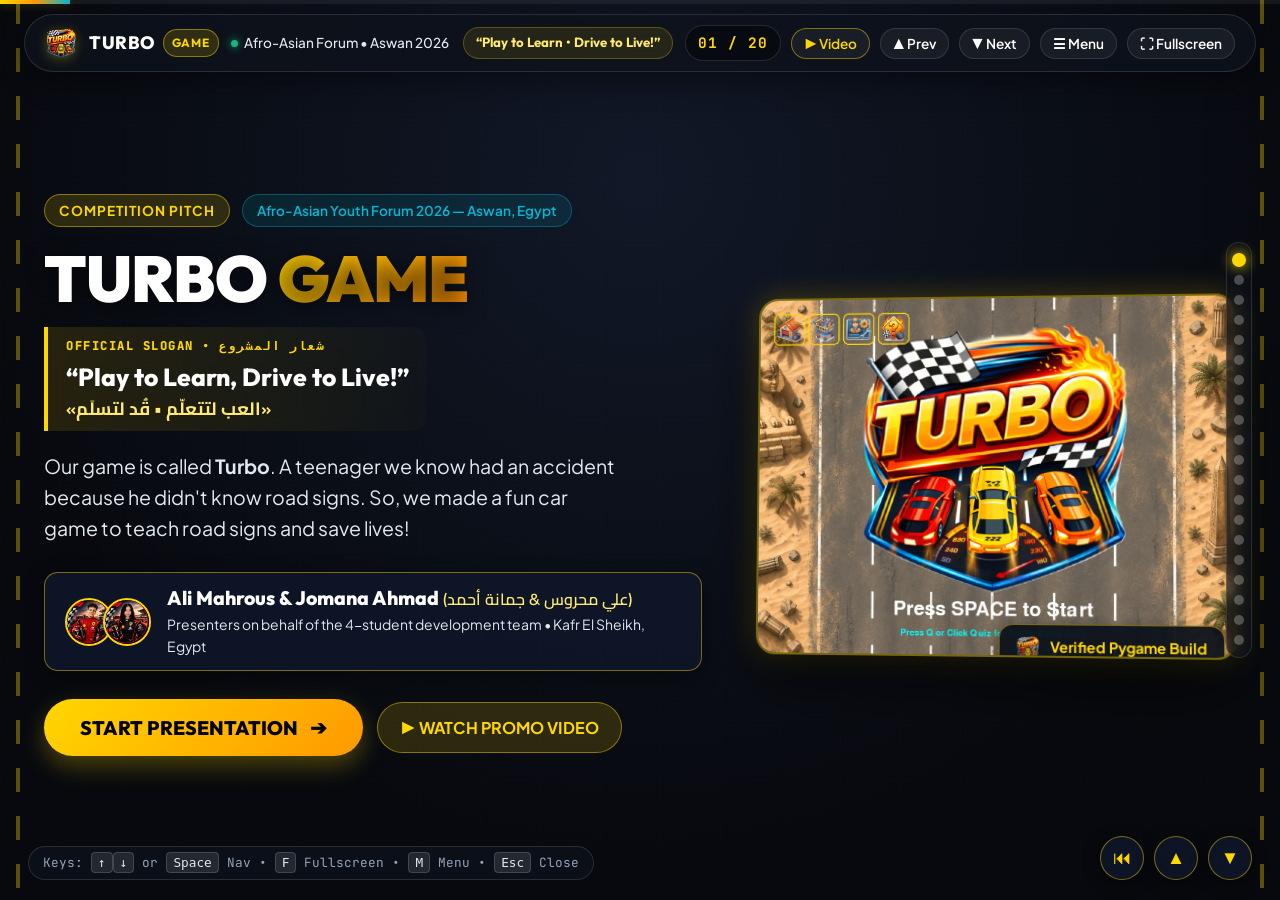
==== Presentation/index.html @ 4100ee64 "Update presentation content to simple English, add speaker guide and Q&A, and configure GitHub Pages" ====
<!DOCTYPE html>
<html lang="en">
<head>
  <meta charset="UTF-8">
  <meta name="viewport" content="width=device-width, initial-scale=1.0">
  <title>Turbo Game — Interactive Presentation | Afro-Asian Forum 2026</title>
  <meta name="description" content="Official interactive presentation for Turbo Game at Afro-Asian Forum, Aswan 2026. Presented by Ali Mahrous & Jomana Ahmad.">
  <link rel="stylesheet" href="styles.css">
  <link rel="icon" type="image/x-icon" href="assets/logos/game-icon.ico">
</head>
<body>

  <!-- Ambient Road Background Graphics -->
  <div class="bg-ambient-layer" aria-hidden="true"></div>
  <div class="bg-road-dashes-left" aria-hidden="true"></div>
  <div class="bg-road-dashes-right" aria-hidden="true"></div>

  <!-- Global Progress Bar at Top -->
  <div class="global-progress-track">
    <div class="global-progress-bar" id="globalProgressBar"></div>
  </div>

  <!-- Top Floating Header Bar -->
  <header class="pres-header">
    <div class="brand-section">
      <img src="assets/logos/logo-game.png" alt="Turbo Game Logo" class="header-logo-img">
      <span class="brand-text">TURBO <span class="brand-badge">GAME</span></span>
    </div>

    <div class="header-center-info">
      <div class="forum-tag">
        <span class="forum-tag-dot"></span>
        <span>Afro-Asian Forum • Aswan 2026</span>
      </div>
      <div class="header-slogan-pill">
        <span>“Play to Learn • Drive to Live!”</span>
      </div>
    </div>

    <div class="header-controls">
      <span class="slide-counter-badge" id="slideCounter">01 / 20</span>
      <button class="btn-ctrl" onclick="goToSlide(3)" style="color: var(--gold-primary); border-color: var(--border-gold);" title="Watch Promo Video">▶ Video</button>
      <button class="btn-ctrl" id="prevSlideBtn" title="Previous Slide (Up Arrow)">▲ Prev</button>
      <button class="btn-ctrl" id="nextSlideBtn" title="Next Slide (Down Arrow / Space)">▼ Next</button>
      <button class="btn-ctrl" id="jumpMenuBtn" title="Jump to Slide (M / J)">☰ Menu</button>
      <button class="btn-ctrl" id="fullscreenBtn" title="Toggle Fullscreen (F)">⛶ Fullscreen</button>
    </div>
  </header>

  <!-- Right Side Dot Navigation -->
  <nav class="slide-dot-nav" id="slideDotNav" aria-label="Slide quick navigation"></nav>

  <!-- Bottom Floating Navigation Arrows & Keyboard Hint -->
  <div class="pres-bottom-controls">
    <button class="nav-arrow-btn" id="bottomTopBtn" title="Return to Cover Slide">⏮</button>
    <button class="nav-arrow-btn" id="bottomPrevBtn" title="Previous Slide">▲</button>
    <button class="nav-arrow-btn" id="bottomNextBtn" title="Next Slide">▼</button>
  </div>

  <div class="keyboard-hint-pill">
    <span>Keys: <kbd>↑</kbd><kbd>↓</kbd> or <kbd>Space</kbd> Nav • <kbd>F</kbd> Fullscreen • <kbd>M</kbd> Menu • <kbd>Esc</kbd> Close</span>
  </div>

  <!-- ========================================================================
       MAIN PRESENTATION CONTAINER (18 VERTICAL FULL-SCREEN SLIDES)
       ======================================================================== -->
  <main class="presentation-container" id="presentationContainer">

    <!-- --------------------------------------------------------------------
         SLIDE 1: COVER
         -------------------------------------------------------------------- -->
    <section class="slide-section" id="slide-1" data-title="Cover">
      <div class="slide-inner">
        <div class="cover-layout">
          <div class="cover-text-column">
            <div class="cover-badge-row">
              <span class="cover-tag">Competition Pitch</span>
              <span class="cover-forum-tag">Afro-Asian Youth Forum 2026 — Aswan, Egypt</span>
            </div>

            <h1 class="cover-main-title">
              TURBO <span>GAME</span>
            </h1>

            <div class="cover-slogan-box">
              <span class="slogan-badge">OFFICIAL SLOGAN • شعار المشروع</span>
              <div class="slogan-quote">“Play to Learn, Drive to Live!”</div>
              <div class="slogan-arabic">«العب لتتعلّم • قُد لتسلَم»</div>
            </div>

            <p class="cover-desc">
              Our game is called <strong>Turbo</strong>. A teenager we know had an accident because he didn't know road signs. So, we made a fun car game to teach road signs and save lives!
            </p>

            <div class="cover-presenters-card">
              <div class="cover-avatar-group">
                <img src="assets/team/ali-mahrous.jpeg" alt="Ali Mahrous" class="cover-avatar-img">
                <img src="assets/team/jomana-ahmad.png" alt="Jomana Ahmad" class="cover-avatar-img">
              </div>
              <div>
                <div class="cover-presenter-names">Ali Mahrous & Jomana Ahmad <span class="ar-subname">(علي محروس & جمانة أحمد)</span></div>
                <div class="cover-presenter-sub">Presenters on behalf of the 4-student development team • Kafr El Sheikh, Egypt</div>
              </div>
            </div>

            <div style="display: flex; gap: 14px; align-items: center; flex-wrap: wrap;">
              <button class="cta-start-btn" id="startPresentationBtn">
                <span>START PRESENTATION</span>
                <span>➔</span>
              </button>
              <button class="btn-ctrl" onclick="goToSlide(3)" style="padding: 14px 22px; font-size: 0.95rem; background: rgba(255,215,0,0.15); border: 1.5px solid var(--border-gold); color: var(--gold-primary); font-weight: 700;">
                <span>▶ WATCH PROMO VIDEO</span>
              </button>
            </div>
          </div>

          <div class="cover-visual-column">
            <div class="cover-mockup-frame" onclick="openScreenshotLightbox('assets/screenshots/main-menu.png', 'Turbo Game — Main Start Menu')">
              <img src="assets/screenshots/main-menu.png" alt="Turbo Game Start Menu Screenshot" class="cover-mockup-img">
              <div class="cover-floating-badge">
                <img src="assets/logos/logo-game.png" alt="Logo" style="height: 24px;">
                <span style="font-size: 0.85rem; font-weight: 700; color: var(--gold-primary);">Verified Pygame Build</span>
              </div>
            </div>
          </div>
        </div>
      </div>
    </section>

    <!-- --------------------------------------------------------------------
         SLIDE 2: MEET THE PRESENTERS AND TEAM
         -------------------------------------------------------------------- -->
    <section class="slide-section" id="slide-2" data-title="The Team">
      <div class="slide-inner">
        <div class="slide-header">
          <div class="slide-pretitle">Our Team • فريق العمل</div>
          <h2 class="slide-title">Meet Our Team from Kafr El Sheikh</h2>
          <p class="slide-subtitle">Four 15-year-old students using Python to teach road safety and save lives.</p>
        </div>

        <div class="team-stacked-container">

          <!-- LINE 1: PRESENTERS (Ali & Jomana only) -->
          <div class="team-tier-section presenters-tier">
            <div class="team-tier-header">
              <div class="tier-title-group">
                <span class="tier-tag tier-tag-gold">🎤 Official Presenters Only • وفد التقديم الرسمي</span>
                <span class="tier-sub">Presenting live to the Judges & Audience at Afro-Asian Forum 2026</span>
              </div>
            </div>

            <div class="team-tier-grid">
              <!-- Presenter 1: Ali Mahrous -->
              <div class="member-horizontal-card">
                <div class="member-card-photo">
                  <img src="assets/team/ali-mahrous.jpeg" alt="Ali Mahrous">
                </div>
                <div class="member-card-info">
                  <div class="member-card-name">Ali Mahrous</div>
                  <div class="member-card-arabic">علي محروس</div>
                  <span class="member-role-badge role-badge-presenter">🎤 Presenter & Pitch Lead</span>
                </div>
              </div>

              <!-- Presenter 2: Jomana Ahmad -->
              <div class="member-horizontal-card">
                <div class="member-card-photo">
                  <img src="assets/team/jomana-ahmad.png" alt="Jomana Ahmad">
                </div>
                <div class="member-card-info">
                  <div class="member-card-name">Jomana Ahmad</div>
                  <div class="member-card-arabic">جمانة أحمد</div>
                  <span class="member-role-badge role-badge-presenter">🎤 Presenter & Safety Lead</span>
                </div>
              </div>
            </div>
          </div>

          <!-- LINE 2: IN LINE UNDER ALI & JOMANA (Yousef Hussein & Yousef Sheta) -->
          <div class="team-tier-section developers-tier">
            <div class="team-tier-header">
              <div class="tier-title-group">
                <span class="tier-tag tier-tag-blue">💻 Game Developers & Designers • فريق البرمجة والتصميم</span>
                <span class="tier-sub">In line under presenters • Built the Python code, 6 roads, sounds & shop</span>
              </div>
            </div>

            <div class="team-tier-grid">
              <!-- Developer 1: Yousef Hussein (Under Ali Mahrous) -->
              <div class="member-horizontal-card">
                <div class="member-card-photo">
                  <img src="assets/team/yousef-hussein.jpg" alt="Yousef Hussein">
                </div>
                <div class="member-card-info">
                  <div class="member-card-name">Yousef Hussein</div>
                  <div class="member-card-arabic">يوسف حسين</div>
                  <span class="member-role-badge role-badge-developer">💻 Game Code & Physics</span>
                </div>
              </div>

              <!-- Developer 2: Yousef Sheta (Under Jomana Ahmad) -->
              <div class="member-horizontal-card">
                <div class="member-card-photo">
                  <img src="assets/team/yousef-sheta.jpeg" alt="Yousef Sheta">
                </div>
                <div class="member-card-info">
                  <div class="member-card-name">Yousef Sheta</div>
                  <div class="member-card-arabic">يوسف شتة</div>
                  <span class="member-role-badge role-badge-developer">🎨 Game Graphics & Road Art</span>
                </div>
              </div>
            </div>
          </div>

          <!-- BOTTOM STATS STRIP -->
          <div class="team-footer-strip">
            <div class="team-stats-mini">
              <div class="stat-box-mini">
                <span class="stat-num">15</span>
                <span class="stat-lbl">Our Age (سنة)</span>
              </div>
              <div class="stat-box-mini">
                <span class="stat-num">4</span>
                <span class="stat-lbl">Students (طلاب)</span>
              </div>
              <div class="stat-box-mini">
                <span class="stat-num">100%</span>
                <span class="stat-lbl">Student Code (برمجة)</span>
              </div>
            </div>
            <div class="team-quote-compact">
              “A teenager we know had an accident over a road sign. We built Turbo so no more kids get hurt on our streets.”
            </div>
          </div>

        </div>
      </div>
    </section>

    <!-- --------------------------------------------------------------------
         SLIDE 3: THE PROBLEM & ORIGIN STORY
         -------------------------------------------------------------------- -->
    <section class="slide-section" id="slide-3" data-title="Problem & Story">
      <div class="slide-inner">
        <div class="slide-header">
          <div class="slide-pretitle">Origin & Mission • قصة البداية والمشكلة</div>
          <h2 class="slide-title">Why We Built Turbo: From an Accident to a Solution</h2>
          <p class="slide-subtitle">A real accident in our city inspired our 4-student team to take action and save lives.</p>
        </div>

        <div class="origin-layout">
          <div class="origin-narrative-box">
            <div class="origin-location-pill">
              <span>📍 Stadium Street, Kafr El Sheikh, Egypt • شارع الاستاد، كفر الشيخ</span>
            </div>

            <p style="font-size: 1.15rem; color: var(--text-primary); line-height: 1.7;">
              A teenager we know had a car accident because he didn't know the road sign. We felt heartbroken, but we didn't just feel sad—we decided to use our coding skills to solve the problem!
            </p>

            <div class="origin-quote-block">
              <div class="origin-quote-text">
                “Driving books are boring and kids don't read them. Video games make learning fast, active, and fun!”
              </div>
            </div>

            <p style="font-size: 1.05rem; color: var(--text-secondary); line-height: 1.6;">
              Driving lessons start at age 18, but teenagers cross busy roads, ride bikes, and walk near fast cars every single day. They need road knowledge right now!
            </p>
          </div>

          <div class="origin-triad-flow">
            <div class="triad-step">
              <div class="triad-num">1</div>
              <div>
                <h4 style="color: #fff; font-size: 1.15rem;">Age 18 Is Too Late</h4>
                <p style="color: var(--text-secondary); font-size: 0.95rem;">Driving schools wait until age 18. But kids cross dangerous streets every day.</p>
              </div>
            </div>

            <div class="triad-step">
              <div class="triad-num">2</div>
              <div>
                <h4 style="color: #fff; font-size: 1.15rem;">Books Are Boring</h4>
                <p style="color: var(--text-secondary); font-size: 0.95rem;">Kids don't read 100-page booklets. Games turn road rules into fast muscle memory!</p>
              </div>
            </div>

            <div class="triad-step">
              <div class="triad-num">3</div>
              <div>
                <h4 style="color: #fff; font-size: 1.15rem;">Our Free Solution: Turbo</h4>
                <p style="color: var(--text-secondary); font-size: 0.95rem;">A 100% free car game that runs smoothly on any simple school computer or laptop.</p>
              </div>
            </div>
          </div>
        </div>
      </div>
    </section>

    <!-- --------------------------------------------------------------------
         SLIDE 4: OFFICIAL PROMO VIDEO
         -------------------------------------------------------------------- -->
    <section class="slide-section" id="slide-4" data-title="Promo Video">
      <div class="slide-inner">
        <div class="slide-header">
          <div class="slide-pretitle">Official Video • الفيديو الترويجي الرسمي للمشروع</div>
          <h2 class="slide-title">Watch Turbo in Action!</h2>
          <p class="slide-subtitle">See how our car game turns real road signs into a fun, life-saving game for kids!</p>
        </div>

        <div class="promo-video-layout">
          <!-- Video Cinema Box -->
          <div class="video-cinema-frame">
            <video id="promoVideoPlayer" controls playsinline preload="metadata" class="main-promo-video">
              <source src="assets/videos/promo-video.mp4" type="video/mp4">
              Your browser does not support HTML5 video.
            </video>
          </div>

          <!-- Video Details & Highlights Column -->
          <div class="video-sidebar-card">
            <div class="video-card-header">
              <span class="video-tag-pill">ROAD SAFETY CAMPAIGN</span>
              <span class="page-code-tag">HD Video • MP4</span>
            </div>

            <h3 style="font-family: var(--font-display); font-size: 1.25rem; color: #fff; margin-bottom: 4px;">
              “Play to Learn, Drive to Live!”
            </h3>
            <p style="font-size: 0.92rem; color: var(--text-secondary); line-height: 1.45; margin-bottom: 10px;">
              Made by our 4-student team to keep kids and teenagers safe on busy streets.
            </p>

            <div class="topics-list">
              <div class="topic-item">
                <span class="topic-icon">🚦</span>
                <div class="topic-content">
                  <div class="topic-title">Real Street Dangers</div>
                  <div class="topic-desc">Shows the risks kids face every day walking or biking across city roads.</div>
                </div>
              </div>

              <div class="topic-item">
                <span class="topic-icon">🛑</span>
                <div class="topic-content">
                  <div class="topic-title">Important Road Signs</div>
                  <div class="topic-desc">Teaches STOP, School Zone, Speed Hump, and Slippery Road rules.</div>
                </div>
              </div>

              <div class="topic-item">
                <span class="topic-icon">🎮</span>
                <div class="topic-content">
                  <div class="topic-title">Fast Learning Through Play</div>
                  <div class="topic-desc">Proves why fast reflexes in a game beat reading 100 pages of boring rules.</div>
                </div>
              </div>
            </div>

            <div style="margin-top: 8px; display: flex; gap: 10px;">
              <button class="btn-ctrl" onclick="togglePlayPromoVideo()" style="flex: 1; padding: 10px 14px; justify-content: center; background: rgba(255,215,0,0.15); border-color: var(--gold-primary); color: var(--gold-primary); font-weight: 700;">
                <span id="videoPlayBtnText">▶ PLAY / PAUSE</span>
              </button>
              <button class="btn-ctrl" onclick="toggleFullscreenPromoVideo()" style="padding: 10px 14px; justify-content: center;">
                <span>⛶ FULLSCREEN</span>
              </button>
            </div>
          </div>
        </div>
      </div>
    </section>

    <!-- --------------------------------------------------------------------
         SLIDE 5: THE 7 GAME PAGES OVERVIEW
         -------------------------------------------------------------------- -->
    <section class="slide-section" id="slide-5" data-title="7 Pages Overview">
      <div class="slide-inner">
        <div class="slide-header">
          <div class="slide-pretitle">Game Structure • صفحات وشاشات اللعبة</div>
          <h2 class="slide-title">The 7 Screens of Turbo Game</h2>
          <p class="slide-subtitle">We coded all 7 screens ourselves using Python and Pygame. Click any screen to see it!</p>
        </div>

        <div class="game-pages-overview-grid">
          <div class="page-overview-card" onclick="goToSlide(5)">
            <div class="page-overview-thumb">
              <img src="assets/screenshots/main-menu.png" alt="Start Menu">
            </div>
            <div class="page-code-tag">start_page.py</div>
            <div class="page-overview-title">1. Start Screen</div>
            <div class="page-overview-desc">Big Turbo logo, hit Space to race, check high score, or visit Shop and Quiz.</div>
          </div>

          <div class="page-overview-card" onclick="goToSlide(6)">
            <div class="page-overview-thumb">
              <img src="assets/screenshots/gameplay.png" alt="Play Screen">
            </div>
            <div class="page-code-tag">play_page.py</div>
            <div class="page-overview-title">2. Play Screen</div>
            <div class="page-overview-desc">Drive on 6 lanes, dodge traffic cars, grab coins, and protect your 3 hearts.</div>
          </div>

          <div class="page-overview-card" onclick="goToSlide(7)">
            <div class="page-overview-thumb">
              <img src="assets/screenshots/traffic-quiz.png" alt="Traffic Quiz">
            </div>
            <div class="page-code-tag">questions_page.py</div>
            <div class="page-overview-title">3. Traffic Quiz</div>
            <div class="page-overview-desc">20 real road signs, 4 easy choices, and win gold coins for right answers.</div>
          </div>

          <div class="page-overview-card" onclick="goToSlide(8)">
            <div class="page-overview-thumb">
              <img src="assets/screenshots/car-shop.png" alt="Car Store">
            </div>
            <div class="page-code-tag">store.py</div>
            <div class="page-overview-title">4. Car Store</div>
            <div class="page-overview-desc">9 awesome cars to unlock with coins—including Ferrari and Formula 1!</div>
          </div>

          <div class="page-overview-card" onclick="goToSlide(9)">
            <div class="page-overview-thumb">
              <img src="assets/screenshots/game-over.png" alt="Game Over">
            </div>
            <div class="page-code-tag">game_over_page.py</div>
            <div class="page-overview-title">5. Game Over</div>
            <div class="page-overview-desc">When you crash, you see a real road sign and learn its safety rule!</div>
          </div>

          <div class="page-overview-card" onclick="goToSlide(10)">
            <div class="page-overview-thumb">
              <img src="assets/screenshots/pause-screen.png" alt="Pause Screen">
            </div>
            <div class="page-code-tag">pause_page.py</div>
            <div class="page-overview-title">6. Pause & Sound</div>
            <div class="page-overview-desc">Freeze the game anytime or press M to turn sounds on and off.</div>
          </div>

          <div class="page-overview-card" onclick="goToSlide(11)">
            <div class="page-overview-thumb">
              <img src="assets/screenshots/makers-screen.png" alt="Makers Screen">
            </div>
            <div class="page-code-tag">makers_page.py</div>
            <div class="page-overview-title">7. Game Makers</div>
            <div class="page-overview-desc">Meet our 4 student developers from Kafr El Sheikh, Egypt.</div>
          </div>

          <div class="page-overview-card" style="border-color: var(--cyan-accent); background: rgba(6,182,212,0.08);" onclick="goToSlide(16)">
            <div class="page-overview-thumb" style="display: flex; align-items: center; justify-content: center; background: rgba(6,182,212,0.15);">
              <span style="font-size: 2.2rem;">📦</span>
            </div>
            <div class="page-code-tag" style="color: var(--gold-primary); border-color: var(--gold-primary);">Turpo.exe</div>
            <div class="page-overview-title">Windows EXE</div>
            <div class="page-overview-desc">One 60 MB file that runs on any school PC with a double-click—no internet needed!</div>
          </div>
        </div>
        </div>
      </div>
    </section>

    <!-- --------------------------------------------------------------------
         SLIDE 6: PAGE 1 — START SCREEN & MAIN MENU
         -------------------------------------------------------------------- -->
    <section class="slide-section" id="slide-6" data-title="Page 1: Start Menu">
      <div class="slide-inner">
        <div class="slide-header">
          <div class="slide-pretitle">Page 1 / 7 • شاشة البداية الرئيسية</div>
          <h2 class="slide-title">Page 1: Start Screen & Launch Menu</h2>
          <p class="slide-subtitle">The main screen where players start racing, check scores, or open the shop and quiz.</p>
        </div>

        <div class="page-detail-layout">
          <div class="page-preview-column">
            <div class="page-mockup-frame" onclick="openScreenshotLightbox('assets/screenshots/main-menu.png', 'Start Screen & Main Menu Interface')">
              <img src="assets/screenshots/main-menu.png" alt="Start Screen Menu" class="page-mockup-img">
              <div class="page-mockup-badge">
                <span>⚡ start_page.py • 60 FPS</span>
              </div>
            </div>
            <div style="font-size: 0.88rem; color: var(--gold-hover); text-align: center; font-weight: 600;">
              ▲ Click screenshot to inspect full resolution in lightbox
            </div>
          </div>

          <div class="page-topics-card">
            <div class="page-header-row">
              <h3 style="font-family: var(--font-display); font-size: 1.35rem; color: #fff;">Topics Covered on Page 1:</h3>
              <span class="page-code-tag">Module: start_page.py</span>
            </div>

            <div class="topics-list">
              <div class="topic-item">
                <span class="topic-icon">🏎️</span>
                <div class="topic-content">
                  <div class="topic-title">Animated Turbo Logo</div>
                  <div class="topic-desc">A bright, welcoming Turbo logo made by our student team.</div>
                </div>
              </div>

              <div class="topic-item">
                <span class="topic-icon">🚀</span>
                <div class="topic-content">
                  <div class="topic-title">Press SPACE to Race</div>
                  <div class="topic-desc">Just hit the Spacebar to start racing immediately!</div>
                </div>
              </div>

              <div class="topic-item">
                <span class="topic-icon">🔘</span>
                <div class="topic-content">
                  <div class="topic-title">3 Quick Menu Buttons</div>
                  <div class="topic-desc">Easy buttons to visit Home, the Car Shop, or the Traffic Quiz.</div>
                </div>
              </div>

              <div class="topic-item">
                <span class="topic-icon">🏆</span>
                <div class="topic-content">
                  <div class="topic-title">Best Score & Slogan</div>
                  <div class="topic-desc">Displays all-time high score and our motto: “Play to Learn • Drive to Live!”.</div>
                </div>
              </div>
            </div>
          </div>
        </div>
      </div>
    </section>

    <!-- --------------------------------------------------------------------
         SLIDE 7: PAGE 2 — PLAY SCREEN & RACE ACTION
         -------------------------------------------------------------------- -->
    <section class="slide-section" id="slide-7" data-title="Page 2: Play Screen">
      <div class="slide-inner">
        <div class="slide-header">
          <div class="slide-pretitle">Page 2 / 7 • شاشة السباق واللعب</div>
          <h2 class="slide-title">Page 2: Play Screen & Live Race</h2>
          <p class="slide-subtitle">Fast car racing, traffic dodging, and gold coin collecting.</p>
        </div>

        <div class="page-detail-layout">
          <div class="page-preview-column">
            <div class="page-mockup-frame" onclick="openScreenshotLightbox('assets/screenshots/gameplay.png', 'Play Screen: Active Race and Live HUD')">
              <img src="assets/screenshots/gameplay.png" alt="Play Screen" class="page-mockup-img">
              <div class="page-mockup-badge">
                <span>🎮 play_page.py • 6 Lanes Active</span>
              </div>
            </div>
            <div style="font-size: 0.88rem; color: var(--gold-hover); text-align: center; font-weight: 600;">
              ▲ Click screenshot to inspect full resolution in lightbox
            </div>
          </div>

          <div class="page-topics-card">
            <div class="page-header-row">
              <h3 style="font-family: var(--font-display); font-size: 1.35rem; color: #fff;">Topics Covered on Page 2:</h3>
              <span class="page-code-tag">Modules: play_page.py + Game.py</span>
            </div>

            <div class="topics-list">
              <div class="topic-item">
                <span class="topic-icon">🏎️</span>
                <div class="topic-content">
                  <div class="topic-title">Easy Steering (← / → or A / D)</div>
                  <div class="topic-desc">Smooth car steering across 6 lanes to dodge oncoming traffic.</div>
                </div>
              </div>

              <div class="topic-item">
                <span class="topic-icon">📊</span>
                <div class="topic-content">
                  <div class="topic-title">Live Game Screen</div>
                  <div class="topic-desc">Shows your score, car speed, 3 health hearts, and collected coins.</div>
                </div>
              </div>

              <div class="topic-item">
                <span class="topic-icon">🚗</span>
                <div class="topic-content">
                  <div class="topic-title">Opposing Traffic Cars</div>
                  <div class="topic-desc">Random cars come down the highway at different speeds. Dodge them!</div>
                </div>
              </div>

              <div class="topic-item">
                <span class="topic-icon">💥</span>
                <div class="topic-content">
                  <div class="topic-title">1-Second Safe Mode</div>
                  <div class="topic-desc">When you hit a car, you lose 1 heart and flash for 1 second to escape safely.</div>
                </div>
              </div>
            </div>
          </div>
        </div>
      </div>
    </section>

    <!-- --------------------------------------------------------------------
         SLIDE 8: PAGE 3 — TRAFFIC SIGNS QUIZ SCREEN
         -------------------------------------------------------------------- -->
    <section class="slide-section" id="slide-8" data-title="Page 3: Traffic Quiz">
      <div class="slide-inner">
        <div class="slide-header">
          <div class="slide-pretitle">Page 3 / 7 • شاشة اختبار إشارات المرور</div>
          <h2 class="slide-title">Page 3: Traffic Signs Quiz</h2>
          <p class="slide-subtitle">A fun quiz with 20 real road signs to test what kids learned.</p>
        </div>

        <div class="page-detail-layout">
          <div class="page-preview-column">
            <div class="page-mockup-frame" onclick="openScreenshotLightbox('assets/screenshots/traffic-quiz.png', 'Traffic Signs Quiz Screen')">
              <img src="assets/screenshots/traffic-quiz.png" alt="Traffic Quiz Screen" class="page-mockup-img">
              <div class="page-mockup-badge">
                <span>🛑 questions_page.py • 20 Real Signs</span>
              </div>
            </div>
            <div style="font-size: 0.88rem; color: var(--gold-hover); text-align: center; font-weight: 600;">
              ▲ Click screenshot to inspect full resolution in lightbox
            </div>
          </div>

          <div class="page-topics-card">
            <div class="page-header-row">
              <h3 style="font-family: var(--font-display); font-size: 1.35rem; color: #fff;">Topics Covered on Page 3:</h3>
              <span class="page-code-tag">Module: questions_page.py</span>
            </div>

            <div class="topics-list">
              <div class="topic-item">
                <span class="topic-icon">🛑</span>
                <div class="topic-content">
                  <div class="topic-title">20 Real Road Signs</div>
                  <div class="topic-desc">Official signs kids see on streets every day (Warning, Stop, School Zone).</div>
                </div>
              </div>

              <div class="topic-item">
                <span class="topic-icon">🔠</span>
                <div class="topic-content">
                  <div class="topic-title">4 Multiple-Choice Buttons</div>
                  <div class="topic-desc">Click the right answer easily with your mouse or keyboard.</div>
                </div>
              </div>

              <div class="topic-item">
                <span class="topic-icon">✅</span>
                <div class="topic-content">
                  <div class="topic-title">Instant Learning</div>
                  <div class="topic-desc">Turns green for right answers, or shows the correct safety rule if wrong.</div>
                </div>
              </div>

              <div class="topic-item">
                <span class="topic-icon">💰</span>
                <div class="topic-content">
                  <div class="topic-title">Gold Coin Rewards</div>
                  <div class="topic-desc">Earn +1 gold coin for every right answer to buy cool cars!</div>
                </div>
              </div>
            </div>
          </div>
        </div>
      </div>
    </section>

    <!-- --------------------------------------------------------------------
         SLIDE 9: PAGE 4 — CAR STORE & GARAGE
         -------------------------------------------------------------------- -->
    <section class="slide-section" id="slide-9" data-title="Page 4: Car Store">
      <div class="slide-inner">
        <div class="slide-header">
          <div class="slide-pretitle">Page 4 / 7 • متجر وكراج السيارات</div>
          <h2 class="slide-title">Page 4: Car Store & Garage</h2>
          <p class="slide-subtitle">Spend coins earned from racing or quizzes to unlock new cars!</p>
        </div>

        <div class="page-detail-layout">
          <div class="page-preview-column">
            <div class="page-mockup-frame" onclick="openScreenshotLightbox('assets/screenshots/car-shop.png', 'Car Store & Garage Interface')">
              <img src="assets/screenshots/car-shop.png" alt="Car Store Screen" class="page-mockup-img">
              <div class="page-mockup-badge">
                <span>🚗 store.py • 9 Unlockable Cars</span>
              </div>
            </div>
            <div style="font-size: 0.88rem; color: var(--gold-hover); text-align: center; font-weight: 600;">
              ▲ Click screenshot to inspect full resolution in lightbox
            </div>
          </div>

          <div class="page-topics-card">
            <div class="page-header-row">
              <h3 style="font-family: var(--font-display); font-size: 1.35rem; color: #fff;">Topics Covered on Page 4:</h3>
              <span class="page-code-tag">Module: store.py</span>
            </div>

            <div class="topics-list">
              <div class="topic-item">
                <span class="topic-icon">🚘</span>
                <div class="topic-content">
                  <div class="topic-title">9 Awesome Cars</div>
                  <div class="topic-desc">Red Racer, Beach Buggy, Super Ferrari, Formula 1, Truck, and the Golden Car!</div>
                </div>
              </div>

              <div class="topic-item">
                <span class="topic-icon">🪙</span>
                <div class="topic-content">
                  <div class="topic-title">100% Free - No Real Money</div>
                  <div class="topic-desc">Cars cost 0 to 50 game coins. Completely safe and free for all kids.</div>
                </div>
              </div>

              <div class="topic-item">
                <span class="topic-icon">👆</span>
                <div class="topic-content">
                  <div class="topic-title">Click to Drive</div>
                  <div class="topic-desc">Click any car you own to choose it for your next race.</div>
                </div>
              </div>

              <div class="topic-item">
                <span class="topic-icon">💾</span>
                <div class="topic-content">
                  <div class="topic-title">Progress Saved</div>
                  <div class="topic-desc">Your coins and unlocked cars stay saved when you play again.</div>
                </div>
              </div>
            </div>
          </div>
        </div>
      </div>
    </section>

    <!-- --------------------------------------------------------------------
         SLIDE 10: PAGE 5 — GAME OVER & ROAD SAFETY MOMENT
         -------------------------------------------------------------------- -->
    <section class="slide-section" id="slide-10" data-title="Page 5: Game Over">
      <div class="slide-inner">
        <div class="slide-header">
          <div class="slide-pretitle">Page 5 / 7 • شاشة نهاية اللعبة والتعليم</div>
          <h2 class="slide-title">Page 5: Game Over & Road Safety Lesson</h2>
          <p class="slide-subtitle">Turning a game crash into a life-saving lesson.</p>
        </div>

        <div class="page-detail-layout">
          <div class="page-preview-column">
            <div class="page-mockup-frame" onclick="openScreenshotLightbox('assets/screenshots/game-over.png', 'Game Over Screen with Road Safety Sign Lesson')">
              <img src="assets/screenshots/game-over.png" alt="Game Over Screen" class="page-mockup-img">
              <div class="page-mockup-badge">
                <span>🎓 game_over_page.py • Safety Flash</span>
              </div>
            </div>
            <div style="font-size: 0.88rem; color: var(--gold-hover); text-align: center; font-weight: 600;">
              ▲ Click screenshot to inspect full resolution in lightbox
            </div>
          </div>

          <div class="page-topics-card">
            <div class="page-header-row">
              <h3 style="font-family: var(--font-display); font-size: 1.35rem; color: #fff;">Topics Covered on Page 5:</h3>
              <span class="page-code-tag">Module: game_over_page.py</span>
            </div>

            <div class="topics-list">
              <div class="topic-item">
                <span class="topic-icon">🎓</span>
                <div class="topic-content">
                  <div class="topic-title">The Educational Moment</div>
                  <div class="topic-desc">When players crash, they pay 100% attention! They see the sign, remember it, and learn.</div>
                </div>
              </div>

              <div class="topic-item">
                <span class="topic-icon">⚠️</span>
                <div class="topic-content">
                  <div class="topic-title">Real Road Sign & Rule</div>
                  <div class="topic-desc">Shows a clear picture of the road sign and explains its rule in simple words.</div>
                </div>
              </div>

              <div class="topic-item">
                <span class="topic-icon">📈</span>
                <div class="topic-content">
                  <div class="topic-title">Score vs High Score</div>
                  <div class="topic-desc">Shows your score and compares it with your best record so you drive better.</div>
                </div>
              </div>

              <div class="topic-item">
                <span class="topic-icon">🔄</span>
                <div class="topic-content">
                  <div class="topic-title">Play Again in 1 Click</div>
                  <div class="topic-desc">Hit SPACE or R to restart right away, or click Home to visit Shop or Quiz.</div>
                </div>
              </div>
            </div>
          </div>
        </div>
      </div>
    </section>

    <!-- --------------------------------------------------------------------
         SLIDE 11: PAGE 6 — PAUSE MENU & SOUND SETTINGS
         -------------------------------------------------------------------- -->
    <section class="slide-section" id="slide-11" data-title="Page 6: Pause Menu">
      <div class="slide-inner">
        <div class="slide-header">
          <div class="slide-pretitle">Page 6 / 7 • شاشة التوقف المؤقت والصوت</div>
          <h2 class="slide-title">Page 6: Pause Menu & Sound Settings</h2>
          <p class="slide-subtitle">Freeze the race anytime and easily turn sound on or off.</p>
        </div>

        <div class="page-detail-layout">
          <div class="page-preview-column">
            <div class="page-mockup-frame" onclick="openScreenshotLightbox('assets/screenshots/pause-screen.png', 'Pause Menu & Sound Controls Interface')">
              <img src="assets/screenshots/pause-screen.png" alt="Pause Screen" class="page-mockup-img">
              <div class="page-mockup-badge">
                <span>⏸️ pause_page.py • 60 FPS Freeze</span>
              </div>
            </div>
            <div style="font-size: 0.88rem; color: var(--gold-hover); text-align: center; font-weight: 600;">
              ▲ Click screenshot to inspect full resolution in lightbox
            </div>
          </div>

          <div class="page-topics-card">
            <div class="page-header-row">
              <h3 style="font-family: var(--font-display); font-size: 1.35rem; color: #fff;">Topics Covered on Page 6:</h3>
              <span class="page-code-tag">Module: pause_page.py</span>
            </div>

            <div class="topics-list">
              <div class="topic-item">
                <span class="topic-icon">⏸️</span>
                <div class="topic-content">
                  <div class="topic-title">Quick Pause (P or ESC)</div>
                  <div class="topic-desc">Freeze the game anytime without losing your score or lane position.</div>
                </div>
              </div>

              <div class="topic-item">
                <span class="topic-icon">🔊</span>
                <div class="topic-content">
                  <div class="topic-title">Sound On / Off (M)</div>
                  <div class="topic-desc">Press M or click the sound button to mute or unmute music anytime.</div>
                </div>
              </div>

              <div class="topic-item">
                <span class="topic-icon">▶️</span>
                <div class="topic-content">
                  <div class="topic-title">Resume Right Away</div>
                  <div class="topic-desc">Click Resume or hit P to keep driving at the exact same speed.</div>
                </div>
              </div>

              <div class="topic-item">
                <span class="topic-icon">🖥️</span>
                <div class="topic-content">
                  <div class="topic-title">Fullscreen Mode (F)</div>
                  <div class="topic-desc">Press F to make the game full screen on any school laptop.</div>
                </div>
              </div>
            </div>
          </div>
        </div>
      </div>
    </section>

    <!-- --------------------------------------------------------------------
         SLIDE 12: PAGE 7 — GAME MAKERS SCREEN
         -------------------------------------------------------------------- -->
    <section class="slide-section" id="slide-12" data-title="Page 7: Makers Screen">
      <div class="slide-inner">
        <div class="slide-header">
          <div class="slide-pretitle">Page 7 / 7 • شاشة فريق العمل والتقدير</div>
          <h2 class="slide-title">Page 7: Game Makers & Student Team</h2>
          <p class="slide-subtitle">Made by 4 Egyptian students who care about road safety.</p>
        </div>

        <div class="page-detail-layout">
          <div class="page-preview-column">
            <div class="page-mockup-frame" onclick="openScreenshotLightbox('assets/screenshots/makers-screen.png', 'Game Makers & Development Team Screen')">
              <img src="assets/screenshots/makers-screen.png" alt="Makers Screen" class="page-mockup-img">
              <div class="page-mockup-badge">
                <span>👥 makers_page.py • 4 Egyptian Students</span>
              </div>
            </div>
            <div style="font-size: 0.88rem; color: var(--gold-hover); text-align: center; font-weight: 600;">
              ▲ Click screenshot to inspect full resolution in lightbox
            </div>
          </div>

          <div class="page-topics-card">
            <div class="page-header-row">
              <h3 style="font-family: var(--font-display); font-size: 1.35rem; color: #fff;">Topics Covered on Page 7:</h3>
              <span class="page-code-tag">Module: makers_page.py</span>
            </div>

            <div class="topics-list">
              <div class="topic-item">
                <span class="topic-icon">🎤</span>
                <div class="topic-content">
                  <div class="topic-title">Top Row: Presenters</div>
                  <div class="topic-desc">Ali Mahrous & Jomana Ahmad presenting our project to the judges.</div>
                </div>
              </div>

              <div class="topic-item">
                <span class="topic-icon">💻</span>
                <div class="topic-content">
                  <div class="topic-title">Bottom Row: Developers</div>
                  <div class="topic-desc">Yousef Hussein (Game Code) and Yousef Sheta (Graphics & Road Art).</div>
                </div>
              </div>

              <div class="topic-item">
                <span class="topic-icon">📍</span>
                <div class="topic-content">
                  <div class="topic-title">From Kafr El Sheikh</div>
                  <div class="topic-desc">Four 15-year-old Egyptian students using Python to save lives.</div>
                </div>
              </div>

              <div class="topic-item">
                <span class="topic-icon">🏆</span>
                <div class="topic-content">
                  <div class="topic-title">Thank You to the Forum</div>
                  <div class="topic-desc">Special thanks to our judges, teachers, and the Afro-Asian Forum.</div>
                </div>
              </div>
            </div>
          </div>
        </div>
      </div>
    </section>

    <!-- --------------------------------------------------------------------
         SLIDE 13: FEATURE DEEP DIVE — COINS & HEALTH SYSTEM
         -------------------------------------------------------------------- -->
    <section class="slide-section" id="slide-13" data-title="Feature: Coins & Health">
      <div class="slide-inner">
        <div class="slide-header">
          <div class="slide-pretitle">Features & Mechanics • نظام العملات والقلوب</div>
          <h2 class="slide-title">How Coins & Hearts Work</h2>
          <p class="slide-subtitle">Coins reward learning, and 3 hearts teach kids to drive carefully.</p>
        </div>

        <div class="problem-columns-grid">
          <!-- Coins Card -->
          <div class="card-panel" style="border-color: var(--border-gold);">
            <div style="display: flex; align-items: center; justify-content: space-between; margin-bottom: 12px;">
              <h3 style="font-family: var(--font-display); font-size: 1.35rem; color: #fff;">💰 Coins System</h3>
              <span class="page-code-tag" style="color: var(--gold-primary); border-color: var(--gold-primary);">Economy Rule</span>
            </div>

            <div class="topics-list">
              <div class="topic-item">
                <span class="topic-icon">🛣️</span>
                <div class="topic-content">
                  <div class="topic-title">Coins on the Road</div>
                  <div class="topic-desc">Gold coins appear on highway lanes. Steer into them to collect!</div>
                </div>
              </div>

              <div class="topic-item">
                <span class="topic-icon">🔔</span>
                <div class="topic-content">
                  <div class="topic-title">Fun Coin Sound</div>
                  <div class="topic-desc">A pleasant ding sound plays every time you pick up a coin.</div>
                </div>
              </div>

              <div class="topic-item">
                <span class="topic-icon">❓</span>
                <div class="topic-content">
                  <div class="topic-title">Quiz Coin Rewards</div>
                  <div class="topic-desc">Answer a road sign question correctly to win +1 gold coin.</div>
                </div>
              </div>

              <div class="topic-item">
                <span class="topic-icon">🛍️</span>
                <div class="topic-content">
                  <div class="topic-title">Buy Cool Cars</div>
                  <div class="topic-desc">Save your coins to unlock awesome cars like the Ferrari and Golden Car!</div>
                </div>
              </div>
            </div>
          </div>

          <!-- Health Card -->
          <div class="card-panel" style="border-color: var(--red-hazard);">
            <div style="display: flex; align-items: center; justify-content: space-between; margin-bottom: 12px;">
              <h3 style="font-family: var(--font-display); font-size: 1.35rem; color: #fff;">❤️ 3-Hearts Health System</h3>
              <span class="page-code-tag" style="color: var(--red-hazard); border-color: var(--red-hazard);">Safety Rule</span>
            </div>

            <div class="topics-list">
              <div class="topic-item">
                <span class="topic-icon">3️⃣</span>
                <div class="topic-content">
                  <div class="topic-title">3 Hearts to Start</div>
                  <div class="topic-desc">Every race begins with 3 hearts. Just like real life, safety comes first!</div>
                </div>
              </div>

              <div class="topic-item">
                <span class="topic-icon">💥</span>
                <div class="topic-content">
                  <div class="topic-title">Hit = Lose 1 Heart</div>
                  <div class="topic-desc">Crashing into a traffic car takes away 1 heart and plays a crash sound.</div>
                </div>
              </div>

              <div class="topic-item">
                <span class="topic-icon">🛡️</span>
                <div class="topic-content">
                  <div class="topic-title">1-Second Safe Mode</div>
                  <div class="topic-desc">Your car flashes for 1 second so you have time to steer away from danger.</div>
                </div>
              </div>

              <div class="topic-item">
                <span class="topic-icon">🚫</span>
                <div class="topic-content">
                  <div class="topic-title">0 Hearts = Game Over</div>
                  <div class="topic-desc">When all 3 hearts are gone, Game Over opens with a road sign lesson!</div>
                </div>
              </div>
            </div>
          </div>
        </div>
      </div>
    </section>

    <!-- --------------------------------------------------------------------
         SLIDE 14: FEATURE DEEP DIVE — 6 ROAD MAPS & SCENERY
         -------------------------------------------------------------------- -->
    <section class="slide-section" id="slide-14" data-title="Feature: 6 Road Maps">
      <div class="slide-inner">
        <div class="slide-header">
          <div class="slide-pretitle">Features & Mechanics • الخرائط والطرق الستة</div>
          <h2 class="slide-title">6 Exciting Road Maps</h2>
          <p class="slide-subtitle">As your score goes up, the road changes into 6 different exciting worlds!</p>
        </div>

        <div class="roads-showcase-grid">
          <div class="road-card" onclick="openScreenshotLightbox('assets/game-images/roads/road_egypt_level5.png', 'Level 1: Egyptian Highway')">
            <div class="road-preview-box">
              <img src="assets/game-images/roads/road_egypt_level5.png" alt="Egypt Road">
              <span class="road-level-tag">Level 1</span>
            </div>
            <div class="road-card-body">
              <div class="road-name">Egyptian Highway</div>
              <div class="road-desc">Our home roads in Egypt. Gentle starting speed.</div>
            </div>
          </div>

          <div class="road-card" onclick="openScreenshotLightbox('assets/game-images/roads/road_forest_level6.png', 'Level 2: Forest Canopy Route')">
            <div class="road-preview-box">
              <img src="assets/game-images/roads/road_forest_level6.png" alt="Forest Road">
              <span class="road-level-tag">Level 2</span>
            </div>
            <div class="road-card-body">
              <div class="road-name">Forest Canopy</div>
              <div class="road-desc">Green forest highway. Unlocks at 30 points.</div>
            </div>
          </div>

          <div class="road-card" onclick="openScreenshotLightbox('assets/game-images/roads/road_snow_level3.png', 'Level 3: Alpine Snow Route')">
            <div class="road-preview-box">
              <img src="assets/game-images/roads/road_snow_level3.png" alt="Snow Road">
              <span class="road-level-tag">Level 3</span>
            </div>
            <div class="road-card-body">
              <div class="road-name">Alpine Snow</div>
              <div class="road-desc">Slippery icy road. Unlocks at 60 points.</div>
            </div>
          </div>

          <div class="road-card" onclick="openScreenshotLightbox('assets/game-images/roads/road_night_level4.png', 'Level 4: Night City Expressway')">
            <div class="road-preview-box">
              <img src="assets/game-images/roads/road_night_level4.png" alt="Night Road">
              <span class="road-level-tag">Level 4</span>
            </div>
            <div class="road-card-body">
              <div class="road-name">Night Expressway</div>
              <div class="road-desc">Dark highway with bright city lights. Unlocks at 90 points.</div>
            </div>
          </div>

          <div class="road-card" onclick="openScreenshotLightbox('assets/game-images/roads/road_normal_level1.png', 'Level 5: Standard Highway')">
            <div class="road-preview-box">
              <img src="assets/game-images/roads/road_normal_level1.png" alt="Standard Road">
              <span class="road-level-tag">Level 5</span>
            </div>
            <div class="road-card-body">
              <div class="road-name">Standard Asphalt</div>
              <div class="road-desc">Heavy oncoming traffic. Unlocks at 120 points.</div>
            </div>
          </div>

          <div class="road-card" onclick="openScreenshotLightbox('assets/game-images/roads/road_desert_level2.png', 'Level 6: Desert Safari Highway')">
            <div class="road-preview-box">
              <img src="assets/game-images/roads/road_desert_level2.png" alt="Desert Road">
              <span class="road-level-tag">Level 6</span>
            </div>
            <div class="road-card-body">
              <div class="road-name">Desert Safari</div>
              <div class="road-desc">Egyptian desert dunes. Unlocks at 150 points — Turbo speed!</div>
            </div>
          </div>
        </div>

        <div class="road-tech-callout">
          <div style="display: flex; align-items: center; gap: 12px;">
            <span style="font-size: 1.5rem;">⚙️</span>
            <div>
              <strong style="color: #fff; font-size: 1.05rem;">How Road Movement Works:</strong>
              <span style="color: var(--text-secondary); font-size: 0.95rem;"> Two road pictures loop smoothly downwards, so the race never stops!</span>
            </div>
          </div>
          <span style="font-family: var(--font-mono); font-size: 0.85rem; color: var(--gold-primary); font-weight: 700;">6 WIDE LANES FOR CAR DODGING</span>
        </div>
      </div>
    </section>

    <!-- --------------------------------------------------------------------
         SLIDE 15: FEATURE DEEP DIVE — SPEED, HIGH SCORE & LEVELS
         -------------------------------------------------------------------- -->
    <section class="slide-section" id="slide-15" data-title="Feature: Speed & Levels">
      <div class="slide-inner">
        <div class="slide-header">
          <div class="slide-pretitle">Levels & Speed • السرعة والمستويات والأرقام القياسية</div>
          <h2 class="slide-title">How Speed & Levels Work</h2>
          <p class="slide-subtitle">As you get more points, cars get faster and oncoming traffic gets closer!</p>
        </div>

        <div class="progression-split-grid">
          <div class="card-panel">
            <h3 style="font-family: var(--font-display); font-size: 1.25rem; color: #fff; margin-bottom: 10px;">Level Progression Rules</h3>
            <table class="progression-table">
              <thead>
                <tr>
                  <th>Level</th>
                  <th>Score</th>
                  <th>Theme</th>
                  <th>Max Speed</th>
                </tr>
              </thead>
              <tbody>
                <tr>
                  <td><strong style="color: #fff;">Level 1</strong></td>
                  <td>0 – 29 pts</td>
                  <td>Egyptian Highway</td>
                  <td><span style="color: var(--cyan-accent); font-weight: 700;">3.0 – 7.0 px/f</span></td>
                </tr>
                <tr>
                  <td><strong style="color: #fff;">Level 2</strong></td>
                  <td>30 – 59 pts</td>
                  <td>Forest Canopy</td>
                  <td><span style="color: var(--cyan-accent); font-weight: 700;">5.0 – 7.0 px/f</span></td>
                </tr>
                <tr>
                  <td><strong style="color: #fff;">Level 3</strong></td>
                  <td>60 – 89 pts</td>
                  <td>Alpine Snow</td>
                  <td><span style="color: var(--cyan-accent); font-weight: 700;">7.0 px/f (Icy)</span></td>
                </tr>
                <tr>
                  <td><strong style="color: #fff;">Level 4</strong></td>
                  <td>90 – 119 pts</td>
                  <td>Night Expressway</td>
                  <td><span style="color: var(--gold-primary); font-weight: 700;">9.0 px/f</span></td>
                </tr>
                <tr>
                  <td><strong style="color: #fff;">Level 5</strong></td>
                  <td>120 – 149 pts</td>
                  <td>Standard Asphalt</td>
                  <td><span style="color: var(--gold-primary); font-weight: 700;">12.0 px/f</span></td>
                </tr>
                <tr>
                  <td><strong style="color: #fff;">Level 6</strong></td>
                  <td>150+ pts</td>
                  <td>Desert Safari</td>
                  <td><span style="color: var(--red-hazard); font-weight: 700;">15.0 px/f (TURBO!)</span></td>
                </tr>
              </tbody>
            </table>

            <div style="margin-top: 14px; background: rgba(10, 14, 22, 0.7); border: 1px solid var(--border-gold); border-radius: var(--radius-md); padding: 12px 16px;">
              <div style="display: flex; align-items: center; justify-content: space-between; margin-bottom: 4px;">
                <span style="font-family: var(--font-display); font-size: 1.05rem; font-weight: 700; color: var(--gold-primary);">🏆 All-Time High Score</span>
                <span class="page-code-tag" style="font-size: 0.7rem;">Persistent Storage</span>
              </div>
              <p style="font-size: 0.88rem; color: var(--text-secondary); line-height: 1.45;">
                The game always remembers your highest score. Try to beat your record every time you play!
              </p>
            </div>
          </div>

          <!-- Interactive Calculator Demo -->
          <div class="card-panel card-panel-gold">
            <h3 style="font-family: var(--font-display); font-size: 1.25rem; color: #fff; margin-bottom: 6px;">Interactive Speed Test • جرّب بنفسك</h3>
            <p style="font-size: 0.92rem; color: var(--text-secondary); margin-bottom: 14px;">Move the slider to see how car speed and traffic increase as points go up:</p>

            <div style="margin-bottom: 16px;">
              <div style="display: flex; justify-content: space-between; font-size: 1rem; margin-bottom: 6px;">
                <span style="color: var(--text-white); font-weight: 700;">Player Score (النقاط):</span>
                <span style="font-family: var(--font-mono); font-weight: 800; font-size: 1.2rem; color: var(--gold-primary);" id="calcScoreVal">0</span>
              </div>
              <input type="range" id="calcScoreSlider" min="0" max="200" value="0" step="5" style="width: 100%; accent-color: var(--gold-primary); cursor: pointer; height: 8px;">
            </div>

            <div style="display: grid; grid-template-columns: 1fr 1fr; gap: 12px;">
              <div class="stat-box" style="padding: 12px;">
                <div style="font-size: 0.78rem; color: var(--text-muted); font-weight: 700; font-family: var(--font-mono);">ACTIVE LEVEL</div>
                <div style="font-size: 1.35rem; font-weight: 800; color: #fff; font-family: var(--font-display);" id="calcLevelVal">Level 1</div>
              </div>
              <div class="stat-box" style="padding: 12px;">
                <div style="font-size: 0.78rem; color: var(--text-muted); font-weight: 700; font-family: var(--font-mono);">ROAD SPEED</div>
                <div style="font-size: 1.35rem; font-weight: 800; color: var(--cyan-accent); font-family: var(--font-display);" id="calcSpeedVal">3.0 px/f</div>
              </div>
              <div class="stat-box" style="padding: 12px; grid-column: 1 / -1;">
                <div style="font-size: 0.78rem; color: var(--text-muted); font-weight: 700; font-family: var(--font-mono);">ENEMY SPAWN DELAY (AI TRAFFIC FREQUENCY)</div>
                <div style="font-size: 1.2rem; font-weight: 800; color: var(--green-safety); font-family: var(--font-display);" id="calcSpawnVal">120 frames (~2.00s)</div>
              </div>
            </div>

            <div style="font-size: 0.85rem; color: var(--gold-hover); margin-top: 10px; font-weight: 600; text-align: center;">
              Our Rule: Speed increases slowly step by step so kids learn to react and avoid crashes!
            </div>
          </div>
        </div>
      </div>
    </section>

    <!-- --------------------------------------------------------------------
         SLIDE 16: FEATURE DEEP DIVE — CONTROLS & AUDIO ENGINE
         -------------------------------------------------------------------- -->
    <section class="slide-section" id="slide-16" data-title="Feature: Controls & Audio">
      <div class="slide-inner">
        <div class="slide-header">
          <div class="slide-pretitle">Controls & Audio • طريقة التحكم ومحرك الصوت</div>
          <h2 class="slide-title">Easy Controls & Sound</h2>
          <p class="slide-subtitle">Simple keys on any keyboard, plus fun racing sounds and music!</p>
        </div>

        <div class="controls-layout-grid">
          <!-- Left Column: Keyboard Map -->
          <div class="keys-legend-grid">
            <div class="key-card">
              <span class="key-badge">← →</span>
              <div>
                <strong>Steer Left & Right</strong>
                <p>Smooth lane switching across 6 lanes (or A / D keys)</p>
              </div>
            </div>

            <div class="key-card">
              <span class="key-badge">SPACE</span>
              <div>
                <strong>Start & Restart</strong>
                <p>Start race or restart instantly after a crash</p>
              </div>
            </div>

            <div class="key-card">
              <span class="key-badge">P / ESC</span>
              <div>
                <strong>Pause Game</strong>
                <p>Freeze the screen without losing your score</p>
              </div>
            </div>

            <div class="key-card">
              <span class="key-badge">M</span>
              <div>
                <strong>Mute Sound</strong>
                <p>Turn music and sound effects on or off anytime</p>
              </div>
            </div>

            <div class="key-card">
              <span class="key-badge">Q</span>
              <div>
                <strong>Traffic Signs Quiz</strong>
                <p>Jump straight into the 20 road sign questions</p>
              </div>
            </div>

            <div class="key-card">
              <span class="key-badge">H</span>
              <div>
                <strong>Home Menu</strong>
                <p>Return to the main start menu in one click</p>
              </div>
            </div>

            <div class="key-card">
              <span class="key-badge">F</span>
              <div>
                <strong>Fullscreen Mode</strong>
                <p>Make the game fill the whole laptop screen</p>
              </div>
            </div>

            <div class="key-card">
              <span class="key-badge">Mouse</span>
              <div>
                <strong>Click to Select</strong>
                <p>Click to choose quiz answers or buy cars</p>
              </div>
            </div>
          </div>

          <!-- Right Column: Audio Engine -->
          <div class="audio-engine-panel">
            <div style="display: flex; align-items: center; justify-content: space-between;">
              <h3 style="font-family: var(--font-display); font-size: 1.25rem; color: #fff;">🔊 How Sound Works in Code</h3>
              <span class="page-code-tag" style="color: var(--cyan-accent); border-color: var(--cyan-accent);">pygame.mixer</span>
            </div>

            <div class="audio-engine-item">
              <span class="audio-item-icon">🎵</span>
              <div class="audio-item-content">
                <div class="audio-item-title">Racing Music</div>
                <div class="audio-item-desc">Exciting background driving music that loops while racing.</div>
              </div>
            </div>

            <div class="audio-engine-item">
              <span class="audio-item-icon">💥</span>
              <div class="audio-item-content">
                <div class="audio-item-title">Real Sound Effects</div>
                <div class="audio-item-desc">Sounds for car engines, crashes, and coin dings.</div>
              </div>
            </div>

            <div class="audio-engine-item">
              <span class="audio-item-icon">🔇</span>
              <div class="audio-item-content">
                <div class="audio-item-title">Instant Mute</div>
                <div class="audio-item-desc">Press M anytime to turn off sound without stopping the race.</div>
              </div>
            </div>

            <div class="audio-engine-item">
              <span class="audio-item-icon">🔔</span>
              <div class="audio-item-content">
                <div class="audio-item-title">Quiz Audio Feedback</div>
                <div class="audio-item-desc">A winning chime for right answers, and a warning buzz for wrong ones.</div>
              </div>
            </div>
          </div>
        </div>
      </div>
    </section>

    <!-- --------------------------------------------------------------------
         SLIDE 17: FRAMEWORKS AND LIBRARIES
         -------------------------------------------------------------------- -->
    <section class="slide-section" id="slide-17" data-title="Frameworks & Libraries">
      <div class="slide-inner">
        <div class="slide-header">
          <div class="slide-pretitle">How We Built It • لغات وأطر البرمجة</div>
          <h2 class="slide-title">How We Built It: Python & Pygame</h2>
          <p class="slide-subtitle">We built the whole game from scratch using Python and free tools.</p>
        </div>

        <div class="frameworks-grid">
          <!-- Python 3.12 Card -->
          <div class="framework-card">
            <div class="framework-card-header">
              <div class="framework-title-group">
                <span class="framework-icon">🐍</span>
                <span class="framework-name">Python 3 Core</span>
              </div>
              <span class="framework-badge badge-python">Core Language</span>
            </div>
            <ul class="framework-features">
              <li>Clean, easy language that helped 15-year-old students learn fast</li>
              <li>Organized into 7 clean files for menus, race, shop, and quiz</li>
              <li>Runs fast and smoothly on simple school computers</li>
              <li>Works 100% offline in classrooms—no internet needed</li>
            </ul>
          </div>

          <!-- Pygame & Pygame Zero Card -->
          <div class="framework-card">
            <div class="framework-card-header">
              <div class="framework-title-group">
                <span class="framework-icon">🎮</span>
                <span class="framework-name">Pygame Framework</span>
              </div>
              <span class="framework-badge badge-pygame">Game Framework</span>
            </div>
            <ul class="framework-features">
              <li>Powers the 60 FPS car movement, roads, and collisions</li>
              <li>Draws our player car, opposing cars, and gold coins</li>
              <li>Handles smooth screen drawing and keyboard controls</li>
              <li>Plays music and crash sounds with zero delay</li>
            </ul>
          </div>

          <!-- PyInstaller Card -->
          <div class="framework-card">
            <div class="framework-card-header">
              <div class="framework-title-group">
                <span class="framework-icon">📦</span>
                <span class="framework-name">PyInstaller Standalone</span>
              </div>
              <span class="framework-badge badge-compiler">Distribution</span>
            </div>
            <ul class="framework-features">
              <li>Compiles all Python code and pictures into a single Turpo.exe (60 MB)</li>
              <li>Opens immediately with a double-click on Windows</li>
              <li>No need to install Python or anything on school computers</li>
              <li>Perfect for students and teachers in any school lab</li>
            </ul>
          </div>

          <!-- Math & Physics Card -->
          <div class="framework-card">
            <div class="framework-card-header">
              <div class="framework-title-group">
                <span class="framework-icon">📐</span>
                <span class="framework-name">Game Math & Logic</span>
              </div>
              <span class="framework-badge badge-math">Built-in Stdlib</span>
            </div>
            <ul class="framework-features">
              <li>6 lane positions so cars stay perfectly on the road</li>
              <li>Simple box collision math to detect car crashes</li>
              <li>Random traffic and coin positions to make every race fresh</li>
              <li>Speed formulas that increase gradually as points go up</li>
            </ul>
          </div>
        </div>

        <div class="road-tech-callout" style="margin-top: 14px;">
          <div style="display: flex; align-items: center; gap: 12px;">
            <span style="font-size: 1.5rem;">🌐</span>
            <div>
              <strong style="color: #fff; font-size: 1.05rem;">Presentation Web Stack:</strong>
              <span style="color: var(--text-secondary); font-size: 0.95rem;"> This competition presentation itself is built with vanilla HTML5, CSS3, and JavaScript—running 100% offline!</span>
            </div>
          </div>
          <span style="font-family: var(--font-mono); font-size: 0.85rem; color: var(--gold-primary); font-weight: 700;">100% STUDENT CODE</span>
        </div>
      </div>
    </section>

    <!-- --------------------------------------------------------------------
         SLIDE 18: 20 TRAFFIC SIGNS & EDUCATIONAL IMPACT
         -------------------------------------------------------------------- -->
    <section class="slide-section" id="slide-18" data-title="Traffic Signs & Impact">
      <div class="slide-inner">
        <div class="slide-header">
          <div class="slide-pretitle">Educational Impact • بنك الإشارات المرورية</div>
          <h2 class="slide-title">20 Real Signs & Safety Impact</h2>
          <p class="slide-subtitle">Real road signs kids see on streets, taught during crashes and in the quiz.</p>
        </div>

        <div style="display: flex; align-items: center; justify-content: space-between; margin-bottom: 12px;">
          <div style="display: flex; gap: 8px;">
            <button class="filter-pill active" data-category="all">All Signs (20)</button>
            <button class="filter-pill" data-category="warning">Warning Signs (11)</button>
            <button class="filter-pill" data-category="regulatory">Regulatory Signs (3)</button>
            <button class="filter-pill" data-category="prohibitory">Prohibitory Signs (6)</button>
          </div>
          <span style="font-size: 0.85rem; color: var(--gold-hover); font-weight: 600;">Click any sign to inspect in-game definition</span>
        </div>

        <div class="signs-contact-grid" id="signsContactGrid"></div>

        <div class="sustainability-banner" style="margin-top: 14px;">
          <div style="display: flex; align-items: center; gap: 14px;">
            <span style="font-size: 1.6rem;">⚡</span>
            <span><strong>Why Kids Learn Fast:</strong> When players crash, they pay 100% attention! Showing the road sign at that exact second turns a game mistake into a life-saving habit.</span>
          </div>
          <span style="font-family: var(--font-mono); font-size: 0.85rem; color: var(--gold-primary);">Educational Game Science</span>
        </div>
      </div>
    </section>

    <!-- --------------------------------------------------------------------
         SLIDE 19: FUTURE DEVELOPMENT ROADMAP
         -------------------------------------------------------------------- -->
    <section class="slide-section" id="slide-19" data-title="Future Roadmap">
      <div class="slide-inner">
        <div class="slide-header">
          <div class="slide-pretitle">Future Vision • خطة التطوير والمستقبل</div>
          <h2 class="slide-title">What We Plan Next!</h2>
          <p class="slide-subtitle">Our plan to bring Turbo to millions of kids across Egypt, Africa, and Asia.</p>
        </div>

        <div class="roadmap-timeline-grid">
          <div class="roadmap-stage-card stage-current">
            <span class="stage-badge badge-complete">Stage 1: Done! (منجز)</span>
            <div class="stage-title">Core PC Game</div>
            <ul class="stage-items-list">
              <li>6 fun roads and 20 verified road signs</li>
              <li>Interactive 20-sign quiz with gold coin rewards</li>
              <li>Car Shop with 9 unlockable cars</li>
              <li>One 60 MB file ready for school computers</li>
            </ul>
          </div>

          <div class="roadmap-stage-card">
            <span class="stage-badge badge-planned">Stage 2: Next (قريباً)</span>
            <div class="stage-title">More Content</div>
            <ul class="stage-items-list">
              <li>Add 50 new international road signs</li>
              <li>Real Egyptian street scenes and landmarks</li>
              <li>Save high scores and trophies online</li>
              <li>Pedestrian crossing missions to save people</li>
            </ul>
          </div>

          <div class="roadmap-stage-card">
            <span class="stage-badge badge-planned">Stage 3: Planned (مستقبلاً)</span>
            <div class="stage-title">Mobile & Friends</div>
            <ul class="stage-items-list">
              <li>Android and mobile phone touch version</li>
              <li>Play with a friend on the same screen (2-Player)</li>
              <li>Arabic voice explanations for younger kids</li>
              <li>Web version that opens in any browser</li>
            </ul>
          </div>

          <div class="roadmap-stage-card">
            <span class="stage-badge badge-planned">Stage 4: Goal (الهدف)</span>
            <div class="stage-title">Schools & Competitions</div>
            <ul class="stage-items-list">
              <li>Bring Turbo to 10 pilot schools in Egypt</li>
              <li>Test kids' sign knowledge before and after playing</li>
              <li>Friendly competitions in youth clubs and schools</li>
              <li>Support from traffic police and safety sponsors</li>
            </ul>
          </div>
        </div>

        <div class="sustainability-banner" style="margin-top: 14px;">
          <div style="display: flex; align-items: center; gap: 14px;">
            <span style="font-size: 1.6rem;">🌱</span>
            <span><strong>Our Promise:</strong> 100% Free for all students and schools, always! Safety comes first.</span>
          </div>
          <span style="font-family: var(--font-mono); font-size: 0.85rem; color: var(--gold-primary);">Non-Profit Mission</span>
        </div>
      </div>
    </section>

    <!-- --------------------------------------------------------------------
         SLIDE 20: CLOSING AND THE ASK
         -------------------------------------------------------------------- -->
    <section class="slide-section" id="slide-20" data-title="Closing Pitch">
      <div class="slide-inner">
        <div class="closing-card-layout">
          <div class="cover-badge-row" style="margin-bottom: 0;">
            <span class="cover-tag">Afro-Asian Forum 2026 • ختام العرض والتقدير</span>
          </div>

          <h2 class="closing-quote">
            “Play to Learn, Drive to Live!”<br>
            <span style="font-size: 0.88em; color: var(--gold-hover); font-family: var(--font-arabic);">«العب لتتعلّم • قُد لتسلَم»</span>
          </h2>

          <p style="max-width: 780px; font-size: 1.15rem; color: var(--text-secondary); line-height: 1.7;">
            A real accident in our city inspired us to build this game.<br>
            We are four 15-year-old Egyptian students who want to make roads safer for everyone our age.<br>
            With your support and mentorship, we can protect thousands of young lives across Africa and Asia!<br>
            Thank you to our judges, mentors, and the Afro-Asian Forum!
          </p>

          <div class="closing-team-names">
            Presented with pride by <strong>Ali Mahrous</strong> & <strong>Jomana Ahmad</strong><br>
            <span style="font-size: 1.05rem; color: var(--gold-hover); font-weight: 600;">
              On behalf of Yousef Hussein, Yousef Sheta & the entire Turbo Team
            </span><br>
            <span style="font-size: 0.95rem; color: var(--text-secondary); font-family: var(--font-arabic);">
              (علي محروس • جمانة أحمد • يوسف حسين • يوسف شتة)
            </span>
          </div>

          <div class="closing-buttons-row">
            <button class="cta-start-btn" onclick="document.getElementById('presentationContainer').scrollTo({top: 0, behavior: 'smooth'})">
              <span>↺ RESTART PRESENTATION</span>
            </button>
            <button class="btn-ctrl" style="padding: 16px 28px; font-size: 1.05rem;" onclick="document.getElementById('jumpMenuBtn').click()">
              <span>☰ JUMP TO SLIDE</span>
            </button>
          </div>
        </div>
      </div>
    </section>

  </main>

  <!-- ========================================================================
       MODALS: LIGHTBOX, JUMP MENU & SIGN DETAIL
       ======================================================================== -->

  <!-- Lightbox Modal for Fullscreen Screenshots -->
  <div class="modal-backdrop" id="lightboxModal" role="dialog" aria-modal="true">
    <div class="modal-content-box" style="text-align: center;">
      <button class="modal-close-btn" aria-label="Close Lightbox">✕</button>
      <img id="lightboxImg" src="" alt="Enlarged Screenshot" style="max-width: 100%; max-height: 70vh; border-radius: 8px; margin-bottom: 12px; border: 1px solid var(--border-gold);">
      <div id="lightboxCaption" style="font-size: 0.95rem; color: var(--gold-hover); font-weight: 600;"></div>
    </div>
  </div>

  <!-- Sign Detail Modal -->
  <div class="modal-backdrop" id="signDetailModal" role="dialog" aria-modal="true">
    <div class="modal-content-box" style="max-width: 580px; text-align: center;">
      <button class="modal-close-btn" aria-label="Close Details">✕</button>
      <div id="signDetailCategory" style="display: inline-block; font-size: 0.75rem; font-weight: 700; color: var(--gold-primary); background: rgba(255,215,0,0.15); border: 1px solid var(--border-gold); padding: 3px 10px; border-radius: 999px; margin-bottom: 14px;"></div>
      <h3 id="signDetailTitle" style="font-family: var(--font-display); font-size: 1.4rem; color: #fff; margin-bottom: 16px;"></h3>
      <img id="signDetailImg" src="" alt="Traffic Sign Graphic" style="width: 140px; height: 140px; object-fit: contain; margin-bottom: 20px; filter: drop-shadow(0 4px 12px rgba(0,0,0,0.6));">
      <div style="background: rgba(10,14,22,0.8); border: 1px solid var(--border-subtle); border-radius: 12px; padding: 18px; text-align: left;">
        <div style="font-size: 0.75rem; color: var(--text-muted); font-family: var(--font-mono); margin-bottom: 6px;">VERIFIED IN-GAME EXPLANATION:</div>
        <div id="signDetailDesc" style="font-size: 0.95rem; color: var(--text-primary); line-height: 1.6;"></div>
      </div>
    </div>
  </div>

  <!-- Quick Jump Menu Modal -->
  <div class="modal-backdrop" id="jumpMenuModal" role="dialog" aria-modal="true">
    <div class="modal-content-box">
      <button class="modal-close-btn" aria-label="Close Menu">✕</button>
      <h3 style="font-family: var(--font-display); font-size: 1.4rem; color: #fff;">Presentation Table of Contents</h3>
      <p style="font-size: 0.85rem; color: var(--text-muted);">Quickly navigate to any of the 20 presentation slides:</p>
      <div class="jump-menu-grid" id="jumpMenuGrid"></div>
    </div>
  </div>

  <script src="script.js"></script>
</body>
</html>
---- Presentation/styles.css ----
/* ==========================================================================
   TURBO GAME — OFFICIAL COMPETITION PRESENTATION STYLESHEET
   Afro-Asian Forum 2026 | Aswan, Egypt
   Presenters: Ali Mahrous & Jomana Ahmad
   ========================================================================== */

@import url('https://fonts.googleapis.com/css2?family=Cairo:wght@600;700;800;900&family=JetBrains+Mono:wght@500;700&family=Outfit:wght@500;600;700;800;900&family=Plus+Jakarta+Sans:wght@400;500;600;700&display=swap');

:root {
  /* Road & Night Palette */
  --bg-deep: #07090e;
  --bg-surface: #0d121c;
  --bg-surface-elevated: #141c2c;
  --bg-card: rgba(18, 25, 40, 0.88);
  --bg-card-hover: rgba(26, 36, 56, 0.95);
  --border-subtle: rgba(255, 255, 255, 0.12);
  --border-gold: rgba(255, 215, 0, 0.45);
  --border-gold-glow: rgba(255, 215, 0, 0.65);

  /* Primary Brand & Traffic Lights */
  --gold-primary: #ffd700;
  --gold-hover: #ffea70;
  --gold-dark: #b8860b;
  --gold-glow: rgba(255, 215, 0, 0.28);

  --green-safety: #10b981;
  --green-glow: rgba(16, 185, 129, 0.3);
  --red-hazard: #ef4444;
  --red-glow: rgba(239, 68, 68, 0.3);
  --cyan-accent: #06b6d4;
  --cyan-glow: rgba(6, 182, 212, 0.3);
  --blue-asphalt: #2563eb;

  /* Typography - Laptop Screen Clear Contrast */
  --text-white: #ffffff;
  --text-primary: #ffffff;
  --text-secondary: #e2e8f0;
  --text-muted: #94a3b8;
  --font-display: 'Outfit', -apple-system, BlinkMacSystemFont, sans-serif;
  --font-body: 'Plus Jakarta Sans', -apple-system, BlinkMacSystemFont, sans-serif;
  --font-arabic: 'Cairo', 'Segoe UI', Tahoma, sans-serif;
  --font-mono: 'JetBrains Mono', monospace;

  /* Transitions & Radii */
  --radius-sm: 8px;
  --radius-md: 14px;
  --radius-lg: 20px;
  --radius-full: 9999px;
  --transition-fast: 0.2s cubic-bezier(0.16, 1, 0.3, 1);
  --transition-smooth: 0.4s cubic-bezier(0.16, 1, 0.3, 1);
  --transition-slow: 0.7s cubic-bezier(0.16, 1, 0.3, 1);
}

/* Base Reset */
*, *::before, *::after {
  box-sizing: border-box;
  margin: 0;
  padding: 0;
}

html {
  font-size: 17px;
  scroll-behavior: smooth;
  background-color: var(--bg-deep);
  color: var(--text-primary);
  font-family: var(--font-body);
  width: 100%;
  max-width: 100%;
  overflow-x: hidden !important;
  -webkit-font-smoothing: antialiased;
}

body {
  background: radial-gradient(circle at 50% 20%, #111827 0%, var(--bg-deep) 70%);
  min-height: 100vh;
  width: 100%;
  max-width: 100%;
  line-height: 1.6;
  position: relative;
  overflow-x: hidden !important;
}

/* Background Animated Road Grid */
.bg-ambient-layer {
  position: fixed;
  inset: 0;
  pointer-events: none;
  z-index: 0;
  opacity: 0.35;
  background-image: 
    linear-gradient(to right, rgba(255, 255, 255, 0.03) 1px, transparent 1px),
    linear-gradient(to bottom, rgba(255, 255, 255, 0.03) 1px, transparent 1px);
  background-size: 60px 60px;
}

.bg-road-dashes-left, .bg-road-dashes-right {
  position: fixed;
  top: 0;
  bottom: 0;
  width: 4px;
  background: repeating-linear-gradient(
    to bottom,
    rgba(255, 215, 0, 0.35) 0,
    rgba(255, 215, 0, 0.35) 24px,
    transparent 24px,
    transparent 48px
  );
  z-index: 1;
  pointer-events: none;
  animation: roadScroll 1.8s linear infinite;
}
.bg-road-dashes-left { left: 16px; }
.bg-road-dashes-right { right: 16px; }

@keyframes roadScroll {
  from { background-position-y: 0; }
  to { background-position-y: 48px; }
}

/* Floating Presentation Top Bar */
.pres-header {
  position: fixed;
  top: 14px;
  left: 24px;
  right: 24px;
  height: 58px;
  background: rgba(13, 18, 28, 0.85);
  backdrop-filter: blur(14px);
  -webkit-backdrop-filter: blur(14px);
  border: 1px solid var(--border-subtle);
  border-radius: var(--radius-full);
  display: flex;
  align-items: center;
  justify-content: space-between;
  padding: 0 20px;
  z-index: 100;
  box-shadow: 0 8px 30px rgba(0, 0, 0, 0.45);
  transition: var(--transition-fast);
}

.brand-section {
  display: flex;
  align-items: center;
  gap: 12px;
}

.header-logo-img {
  height: 32px;
  width: auto;
  border-radius: 6px;
  filter: drop-shadow(0 2px 6px rgba(255, 215, 0, 0.3));
}

.brand-text {
  font-family: var(--font-display);
  font-weight: 800;
  font-size: 1.05rem;
  letter-spacing: 0.5px;
  color: var(--text-white);
  display: flex;
  align-items: center;
  gap: 8px;
}

.brand-badge {
  font-size: 0.7rem;
  font-weight: 700;
  padding: 3px 8px;
  border-radius: var(--radius-full);
  background: rgba(255, 215, 0, 0.15);
  color: var(--gold-primary);
  border: 1px solid var(--border-gold);
  text-transform: uppercase;
  letter-spacing: 0.8px;
}

.header-center-info {
  display: flex;
  align-items: center;
  gap: 14px;
}

.forum-tag {
  font-size: 0.8rem;
  color: var(--text-secondary);
  font-weight: 500;
  display: flex;
  align-items: center;
  gap: 6px;
}

.forum-tag-dot {
  width: 7px;
  height: 7px;
  border-radius: 50%;
  background: var(--green-safety);
  box-shadow: 0 0 8px var(--green-safety);
}

.header-controls {
  display: flex;
  align-items: center;
  gap: 10px;
}

.slide-counter-badge {
  font-family: var(--font-mono);
  font-size: 0.85rem;
  font-weight: 700;
  color: var(--gold-primary);
  background: rgba(0, 0, 0, 0.4);
  padding: 5px 12px;
  border-radius: var(--radius-full);
  border: 1px solid var(--border-subtle);
  letter-spacing: 1px;
}

.btn-ctrl {
  background: rgba(255, 255, 255, 0.05);
  border: 1px solid var(--border-subtle);
  color: var(--text-primary);
  padding: 6px 12px;
  border-radius: var(--radius-full);
  font-family: var(--font-body);
  font-size: 0.8rem;
  font-weight: 600;
  cursor: pointer;
  display: inline-flex;
  align-items: center;
  gap: 6px;
  transition: var(--transition-fast);
}

.btn-ctrl:hover {
  background: rgba(255, 215, 0, 0.15);
  border-color: var(--gold-primary);
  color: var(--gold-primary);
  transform: translateY(-1px);
}

.btn-ctrl:active {
  transform: translateY(0);
}

/* Progress bar at top edge */
.global-progress-track {
  position: fixed;
  top: 0;
  left: 0;
  width: 100%;
  height: 4px;
  background: rgba(255, 255, 255, 0.06);
  z-index: 101;
}

.global-progress-bar {
  height: 100%;
  width: 5.5%;
  background: linear-gradient(90deg, var(--gold-primary), #ff9900, var(--cyan-accent));
  transition: width 0.3s cubic-bezier(0.16, 1, 0.3, 1);
  box-shadow: 0 0 10px var(--gold-glow);
}

/* Right Dot Navigation Sidebar */
.slide-dot-nav {
  position: fixed;
  right: 28px;
  top: 50%;
  transform: translateY(-50%);
  display: flex;
  flex-direction: column;
  gap: 10px;
  z-index: 90;
  background: rgba(13, 18, 28, 0.6);
  backdrop-filter: blur(8px);
  padding: 12px 7px;
  border-radius: var(--radius-full);
  border: 1px solid var(--border-subtle);
}

.dot-nav-item {
  width: 10px;
  height: 10px;
  border-radius: 50%;
  background: rgba(255, 255, 255, 0.25);
  border: 1px solid transparent;
  cursor: pointer;
  transition: var(--transition-fast);
  position: relative;
}

.dot-nav-item:hover {
  background: var(--gold-hover);
  transform: scale(1.3);
}

.dot-nav-item.active {
  background: var(--gold-primary);
  box-shadow: 0 0 10px var(--gold-primary);
  transform: scale(1.4);
}

.dot-nav-item .dot-tooltip {
  position: absolute;
  right: 22px;
  top: 50%;
  transform: translateY(-50%);
  background: rgba(13, 18, 28, 0.95);
  border: 1px solid var(--border-gold);
  color: var(--text-white);
  padding: 4px 10px;
  border-radius: 6px;
  font-size: 0.72rem;
  font-weight: 600;
  white-space: nowrap;
  pointer-events: none;
  opacity: 0;
  transition: var(--transition-fast);
  box-shadow: 0 4px 12px rgba(0, 0, 0, 0.4);
}

.dot-nav-item:hover .dot-tooltip {
  opacity: 1;
  right: 26px;
}

/* Floating Bottom Controls */
.pres-bottom-controls {
  position: fixed;
  bottom: 20px;
  right: 28px;
  display: flex;
  align-items: center;
  gap: 10px;
  z-index: 95;
}

.nav-arrow-btn {
  width: 44px;
  height: 44px;
  border-radius: 50%;
  background: rgba(15, 23, 42, 0.85);
  backdrop-filter: blur(10px);
  border: 1px solid var(--border-gold);
  color: var(--gold-primary);
  display: flex;
  align-items: center;
  justify-content: center;
  font-size: 1.1rem;
  cursor: pointer;
  transition: var(--transition-fast);
  box-shadow: 0 4px 15px rgba(0, 0, 0, 0.5);
}

.nav-arrow-btn:hover {
  background: var(--gold-primary);
  color: #000;
  transform: scale(1.1);
  box-shadow: 0 0 18px var(--gold-glow);
}

.keyboard-hint-pill {
  position: fixed;
  bottom: 20px;
  left: 28px;
  background: rgba(13, 18, 28, 0.8);
  backdrop-filter: blur(8px);
  border: 1px solid var(--border-subtle);
  border-radius: var(--radius-full);
  padding: 6px 14px;
  font-size: 0.75rem;
  color: var(--text-muted);
  display: flex;
  align-items: center;
  gap: 8px;
  z-index: 95;
  font-family: var(--font-mono);
}

.keyboard-hint-pill kbd {
  background: rgba(255, 255, 255, 0.1);
  padding: 2px 6px;
  border-radius: 4px;
  color: var(--text-secondary);
  border: 1px solid rgba(255, 255, 255, 0.15);
}

/* ==========================================================================
   VERTICAL FULL-SCREEN SLIDES CONTAINER
   ========================================================================== */
.presentation-container {
  width: 100%;
  max-width: 100%;
  height: 100vh;
  overflow-y: scroll;
  overflow-x: hidden !important;
  scroll-snap-type: y mandatory;
  scroll-behavior: smooth;
  position: relative;
  z-index: 2;
  box-sizing: border-box;
}

/* Disallow any horizontal scrollbar */
.presentation-container::-webkit-scrollbar:horizontal,
html::-webkit-scrollbar:horizontal,
body::-webkit-scrollbar:horizontal {
  display: none !important;
  height: 0 !important;
  width: 0 !important;
}

/* Custom sleek vertical scrollbar */
.presentation-container::-webkit-scrollbar {
  width: 8px;
}

.presentation-container::-webkit-scrollbar-track {
  background: rgba(7, 9, 14, 0.95);
}

.presentation-container::-webkit-scrollbar-thumb {
  background: rgba(255, 215, 0, 0.35);
  border-radius: 4px;
}

.presentation-container::-webkit-scrollbar-thumb:hover {
  background: rgba(255, 215, 0, 0.65);
}

.slide-section {
  width: 100%;
  max-width: 100%;
  min-height: 100vh;
  height: 100vh;
  scroll-snap-align: start;
  scroll-snap-stop: always;
  display: flex;
  flex-direction: column;
  justify-content: center;
  align-items: center;
  padding: 84px 44px 34px;
  position: relative;
  overflow-x: hidden !important;
  overflow-y: hidden;
  box-sizing: border-box;
}

.slide-inner {
  max-width: 1300px;
  width: 100%;
  height: 100%;
  max-height: 850px;
  display: flex;
  flex-direction: column;
  justify-content: center;
  position: relative;
}

/* Standard Slide Header */
.slide-header {
  margin-bottom: 12px;
  display: flex;
  flex-direction: column;
  gap: 4px;
}

.slide-pretitle {
  font-family: var(--font-mono);
  font-size: 0.8rem;
  font-weight: 700;
  text-transform: uppercase;
  letter-spacing: 2px;
  color: var(--gold-primary);
  display: flex;
  align-items: center;
  gap: 8px;
}

.slide-pretitle::before {
  content: '';
  display: inline-block;
  width: 18px;
  height: 3px;
  background: var(--gold-primary);
  border-radius: 2px;
}

.slide-title {
  font-family: var(--font-display);
  font-size: clamp(1.5rem, 2.2vw, 2.1rem);
  font-weight: 800;
  letter-spacing: -0.5px;
  color: var(--text-white);
  line-height: 1.15;
}

.slide-subtitle {
  font-size: 0.95rem;
  color: var(--text-secondary);
  max-width: 820px;
}

/* Clean Cards & Panels */
.card-panel {
  background: var(--bg-card);
  backdrop-filter: blur(14px);
  -webkit-backdrop-filter: blur(14px);
  border: 1px solid var(--border-subtle);
  border-radius: var(--radius-lg);
  padding: 24px;
  transition: var(--transition-fast);
  box-shadow: 0 10px 30px rgba(0, 0, 0, 0.35);
  position: relative;
}

.card-panel:hover {
  border-color: var(--border-gold);
  transform: translateY(-2px);
  box-shadow: 0 16px 36px rgba(0, 0, 0, 0.5);
}

.card-panel-gold {
  border-color: var(--border-gold);
  background: linear-gradient(145deg, rgba(255, 215, 0, 0.05) 0%, rgba(18, 25, 40, 0.85) 100%);
}

/* ==========================================================================
   SLIDE 1 — COVER SLIDE
   ========================================================================== */
.cover-layout {
  display: grid;
  grid-template-columns: 1.15fr 0.85fr;
  gap: 48px;
  align-items: center;
  height: 100%;
}

.cover-badge-row {
  display: flex;
  align-items: center;
  gap: 12px;
  margin-bottom: 18px;
}

.cover-tag {
  background: rgba(255, 215, 0, 0.15);
  border: 1px solid var(--border-gold);
  color: var(--gold-primary);
  padding: 5px 14px;
  border-radius: var(--radius-full);
  font-size: 0.8rem;
  font-weight: 700;
  letter-spacing: 1px;
  text-transform: uppercase;
}

.cover-forum-tag {
  background: rgba(6, 182, 212, 0.12);
  border: 1px solid rgba(6, 182, 212, 0.35);
  color: var(--cyan-accent);
  padding: 5px 14px;
  border-radius: var(--radius-full);
  font-size: 0.8rem;
  font-weight: 600;
}

.cover-main-title {
  font-family: var(--font-display);
  font-size: 3.8rem;
  font-weight: 900;
  letter-spacing: -1px;
  line-height: 1.05;
  margin-bottom: 14px;
  color: var(--text-white);
  text-shadow: 0 4px 20px rgba(0, 0, 0, 0.6);
}

.cover-main-title span {
  background: linear-gradient(135deg, #ffd700 0%, #ff8c00 100%);
  -webkit-background-clip: text;
  background-clip: text;
  -webkit-text-fill-color: transparent;
}

.cover-slogan-box {
  display: flex;
  flex-direction: column;
  gap: 5px;
  background: linear-gradient(90deg, rgba(255, 215, 0, 0.12) 0%, rgba(255, 215, 0, 0.02) 100%);
  border-left: 4px solid var(--gold-primary);
  border-radius: 0 var(--radius-md) var(--radius-md) 0;
  padding: 10px 18px;
  margin-bottom: 20px;
  width: fit-content;
  max-width: 620px;
}

.slogan-badge {
  font-family: var(--font-mono);
  font-size: 0.72rem;
  font-weight: 800;
  color: var(--gold-primary);
  text-transform: uppercase;
  letter-spacing: 1.5px;
}

.slogan-quote {
  font-family: var(--font-display);
  font-size: 1.45rem;
  font-weight: 800;
  color: #ffffff;
  line-height: 1.25;
}

.slogan-arabic {
  font-family: var(--font-arabic);
  font-size: 1.05rem;
  font-weight: 700;
  color: var(--gold-hover);
  line-height: 1.3;
}

.header-slogan-pill {
  display: inline-flex;
  align-items: center;
  font-family: var(--font-display);
  font-size: 0.78rem;
  font-weight: 700;
  color: var(--gold-hover);
  background: rgba(255, 215, 0, 0.1);
  border: 1px solid rgba(255, 215, 0, 0.25);
  padding: 4px 12px;
  border-radius: var(--radius-full);
}

.cover-desc {
  font-size: 1.15rem;
  color: var(--text-secondary);
  line-height: 1.6;
  margin-bottom: 28px;
  max-width: 580px;
}

.cover-presenters-card {
  display: flex;
  align-items: center;
  gap: 16px;
  background: rgba(15, 23, 42, 0.85);
  border: 1px solid var(--border-gold);
  border-radius: var(--radius-md);
  padding: 12px 20px;
  margin-bottom: 28px;
  width: fit-content;
  box-shadow: 0 4px 20px rgba(0, 0, 0, 0.4);
}

.cover-avatar-group {
  display: flex;
  align-items: center;
}

.cover-avatar-img {
  width: 48px;
  height: 48px;
  border-radius: 50%;
  border: 2px solid var(--gold-primary);
  object-fit: cover;
  margin-left: -10px;
}

.cover-avatar-img:first-child {
  margin-left: 0;
}

.cover-presenter-names {
  font-size: 1.15rem;
  font-weight: 800;
  color: var(--text-white);
  font-family: var(--font-display);
  line-height: 1.35;
}

.cover-presenter-names .ar-subname,
.cover-presenter-names .en-subname {
  font-family: var(--font-arabic);
  font-size: 0.95rem;
  font-weight: 600;
  color: var(--gold-hover);
}

.cover-presenter-sub {
  font-size: 0.82rem;
  color: var(--text-secondary);
  margin-top: 2px;
}

.cta-start-btn {
  background: linear-gradient(135deg, var(--gold-primary) 0%, #ff9900 100%);
  color: #000;
  font-family: var(--font-display);
  font-size: 1.15rem;
  font-weight: 800;
  padding: 16px 36px;
  border-radius: var(--radius-full);
  border: none;
  cursor: pointer;
  display: inline-flex;
  align-items: center;
  gap: 12px;
  box-shadow: 0 10px 25px var(--gold-glow);
  transition: var(--transition-fast);
}

.cta-start-btn:hover {
  transform: translateY(-3px) scale(1.02);
  box-shadow: 0 14px 32px rgba(255, 215, 0, 0.45);
  background: linear-gradient(135deg, #fff176 0%, #ffa000 100%);
}

.cover-visual-column {
  display: flex;
  flex-direction: column;
  align-items: center;
  position: relative;
}

.cover-mockup-frame {
  position: relative;
  width: 100%;
  max-width: 480px;
  border-radius: var(--radius-lg);
  overflow: hidden;
  border: 2px solid var(--border-gold);
  box-shadow: 0 25px 60px rgba(0, 0, 0, 0.7), 0 0 30px var(--gold-glow);
  transform: perspective(1000px) rotateY(-4deg) rotateX(2deg);
  transition: var(--transition-smooth);
}

.cover-mockup-frame:hover {
  transform: perspective(1000px) rotateY(0) rotateX(0);
}

.cover-mockup-img {
  width: 100%;
  height: auto;
  display: block;
}

.cover-floating-badge {
  position: absolute;
  bottom: -15px;
  right: 10px;
  background: rgba(13, 18, 28, 0.95);
  border: 1px solid var(--border-gold);
  border-radius: var(--radius-md);
  padding: 10px 16px;
  display: flex;
  align-items: center;
  gap: 10px;
  box-shadow: 0 8px 20px rgba(0, 0, 0, 0.6);
}

/* ==========================================================================
   SLIDE 2 — PRESENTERS & 4-TEEN TEAM
   ========================================================================== */
.team-stacked-container {
  display: flex;
  flex-direction: column;
  gap: 14px;
  max-width: 1040px;
  margin: 0 auto;
  width: 100%;
}

.team-tier-section {
  background: rgba(13, 18, 28, 0.7);
  border: 1px solid var(--border-subtle);
  border-radius: var(--radius-lg);
  padding: 14px 20px;
  position: relative;
  transition: var(--transition-fast);
}

.team-tier-section.presenters-tier {
  background: linear-gradient(135deg, rgba(255, 215, 0, 0.09) 0%, rgba(16, 185, 129, 0.07) 50%, rgba(13, 18, 28, 0.88) 100%);
  border: 1.5px solid var(--border-gold);
  box-shadow: 0 4px 24px rgba(255, 215, 0, 0.08);
}

.team-tier-section.developers-tier {
  background: linear-gradient(135deg, rgba(37, 99, 235, 0.08) 0%, rgba(6, 182, 212, 0.06) 50%, rgba(13, 18, 28, 0.88) 100%);
  border: 1px solid rgba(6, 182, 212, 0.35);
}

.team-tier-header {
  display: flex;
  align-items: center;
  justify-content: space-between;
  margin-bottom: 10px;
  padding-bottom: 8px;
  border-bottom: 1px solid rgba(255, 255, 255, 0.08);
}

.tier-title-group {
  display: flex;
  align-items: center;
  gap: 10px;
}

.tier-tag {
  display: inline-flex;
  align-items: center;
  gap: 6px;
  font-family: var(--font-display);
  font-size: 0.82rem;
  font-weight: 800;
  letter-spacing: 0.5px;
  text-transform: uppercase;
  padding: 4px 12px;
  border-radius: var(--radius-full);
}

.tier-tag-gold {
  background: rgba(255, 215, 0, 0.16);
  color: var(--gold-primary);
  border: 1px solid var(--border-gold);
}

.tier-tag-blue {
  background: rgba(6, 182, 212, 0.16);
  color: var(--cyan-accent);
  border: 1px solid rgba(6, 182, 212, 0.38);
}

.tier-sub {
  font-size: 0.84rem;
  color: var(--text-secondary);
  font-weight: 500;
}

.team-tier-grid {
  display: grid;
  grid-template-columns: 1fr 1fr;
  gap: 16px;
}

.member-horizontal-card {
  display: flex;
  align-items: center;
  gap: 16px;
  background: rgba(10, 14, 22, 0.75);
  border: 1px solid var(--border-subtle);
  border-radius: var(--radius-md);
  padding: 10px 14px;
  transition: var(--transition-fast);
}

.member-horizontal-card:hover {
  transform: translateY(-2px);
  border-color: var(--gold-primary);
  box-shadow: 0 6px 18px rgba(0, 0, 0, 0.4);
}

.presenters-tier .member-horizontal-card {
  border-color: rgba(255, 215, 0, 0.25);
}

.presenters-tier .member-horizontal-card:hover {
  border-color: var(--gold-primary);
  box-shadow: 0 6px 20px var(--gold-glow);
}

.member-card-photo {
  width: 125px;
  height: 92px;
  flex-shrink: 0;
  border-radius: var(--radius-sm);
  overflow: hidden;
  border: 1.5px solid rgba(255, 255, 255, 0.15);
  background: #1e293b;
}

.member-card-photo img {
  width: 100%;
  height: 100%;
  object-fit: cover;
  object-position: center top;
}

.member-card-info {
  display: flex;
  flex-direction: column;
  justify-content: center;
  min-width: 0;
  flex: 1;
}

.member-card-name {
  font-family: var(--font-display);
  font-size: 1.22rem;
  font-weight: 800;
  color: var(--text-white);
  line-height: 1.2;
  letter-spacing: 0.2px;
}

.member-card-arabic {
  font-family: var(--font-arabic);
  font-size: 0.95rem;
  font-weight: 700;
  color: var(--gold-hover);
  margin-top: 2px;
  margin-bottom: 6px;
}

.member-role-badge {
  display: inline-flex;
  align-items: center;
  gap: 4px;
  width: fit-content;
  font-size: 0.72rem;
  font-weight: 700;
  padding: 3px 10px;
  border-radius: var(--radius-full);
}

.role-badge-presenter {
  background: rgba(16, 185, 129, 0.18);
  color: var(--green-safety);
  border: 1px solid rgba(16, 185, 129, 0.4);
}

.role-badge-developer {
  background: rgba(6, 182, 212, 0.15);
  color: var(--cyan-accent);
  border: 1px solid rgba(6, 182, 212, 0.4);
}

.team-footer-strip {
  display: flex;
  align-items: center;
  justify-content: space-between;
  gap: 20px;
  background: rgba(15, 23, 42, 0.6);
  border: 1px solid var(--border-subtle);
  border-radius: var(--radius-md);
  padding: 10px 18px;
}

.team-stats-mini {
  display: flex;
  gap: 20px;
}

.stat-box-mini {
  display: flex;
  align-items: baseline;
  gap: 6px;
}

.stat-box-mini .stat-num {
  font-family: var(--font-display);
  font-size: 1.35rem;
  font-weight: 800;
  color: var(--gold-primary);
}

.stat-box-mini .stat-lbl {
  font-size: 0.78rem;
  color: var(--text-secondary);
  font-weight: 600;
}

.team-quote-compact {
  font-size: 0.88rem;
  color: var(--gold-hover);
  font-style: italic;
}

/* ==========================================================================
   SLIDE 3 — THE PROBLEM
   ========================================================================== */
.problem-columns-grid {
  display: grid;
  grid-template-columns: 1fr 1fr;
  gap: 24px;
}

.problem-card {
  padding: 24px;
  border-radius: var(--radius-lg);
  border: 1px solid var(--border-subtle);
  display: flex;
  flex-direction: column;
  gap: 12px;
}

.problem-card-danger {
  background: linear-gradient(145deg, rgba(239, 68, 68, 0.08) 0%, rgba(15, 23, 42, 0.8) 100%);
  border-color: rgba(239, 68, 68, 0.3);
}

.problem-card-danger .card-icon-header {
  color: var(--red-hazard);
}

.card-icon-header {
  font-size: 2rem;
  margin-bottom: 4px;
}

.problem-card h3 {
  font-family: var(--font-display);
  font-size: 1.35rem;
  color: var(--text-white);
}

.problem-card p {
  color: var(--text-secondary);
  font-size: 0.95rem;
  line-height: 1.6;
}

.fact-highlight-bar {
  grid-column: 1 / -1;
  background: rgba(255, 215, 0, 0.08);
  border: 1px solid var(--border-gold);
  border-radius: var(--radius-md);
  padding: 16px 24px;
  display: flex;
  align-items: center;
  gap: 16px;
}

.fact-highlight-bar .fact-icon {
  font-size: 1.6rem;
  color: var(--gold-primary);
}

.fact-highlight-bar .fact-text {
  font-size: 1rem;
  font-weight: 600;
  color: var(--text-white);
}

/* ==========================================================================
   SLIDE 4 — WHY WE CREATED IT (ORIGIN STORY)
   ========================================================================== */
.origin-layout {
  display: grid;
  grid-template-columns: 1.2fr 0.8fr;
  gap: 32px;
  align-items: center;
}

.origin-narrative-box {
  background: rgba(15, 23, 42, 0.8);
  border: 1px solid var(--border-subtle);
  border-radius: var(--radius-lg);
  padding: 32px;
  display: flex;
  flex-direction: column;
  gap: 18px;
}

.origin-location-pill {
  display: inline-flex;
  align-items: center;
  gap: 8px;
  background: rgba(6, 182, 212, 0.12);
  border: 1px solid var(--cyan-accent);
  color: var(--cyan-accent);
  padding: 4px 14px;
  border-radius: var(--radius-full);
  font-size: 0.8rem;
  font-weight: 700;
  width: fit-content;
}

.origin-quote-block {
  border-left: 4px solid var(--gold-primary);
  padding-left: 20px;
  margin: 10px 0;
}

.origin-quote-text {
  font-family: var(--font-display);
  font-size: 1.4rem;
  font-weight: 700;
  color: var(--gold-hover);
  line-height: 1.4;
  font-style: italic;
}

.origin-triad-flow {
  display: flex;
  flex-direction: column;
  gap: 14px;
}

.triad-step {
  background: rgba(10, 14, 22, 0.7);
  border: 1px solid var(--border-subtle);
  border-radius: var(--radius-md);
  padding: 18px;
  display: flex;
  align-items: center;
  gap: 16px;
  transition: var(--transition-fast);
}

.triad-step:hover {
  border-color: var(--gold-primary);
  transform: translateX(4px);
}

.triad-num {
  width: 36px;
  height: 36px;
  border-radius: 50%;
  background: var(--gold-primary);
  color: #000;
  font-family: var(--font-display);
  font-weight: 800;
  display: flex;
  align-items: center;
  justify-content: center;
  flex-shrink: 0;
}

/* ==========================================================================
   SLIDE 5 — OUR SOLUTION
   ========================================================================== */
.solution-grid {
  display: grid;
  grid-template-columns: 1.1fr 0.9fr;
  gap: 32px;
  align-items: center;
}

.solution-steps-list {
  display: flex;
  flex-direction: column;
  gap: 16px;
}

.solution-step-item {
  background: var(--bg-card);
  border: 1px solid var(--border-subtle);
  border-radius: var(--radius-md);
  padding: 20px;
  display: flex;
  gap: 16px;
  align-items: flex-start;
  transition: var(--transition-fast);
}

.solution-step-item:hover {
  border-color: var(--gold-primary);
  transform: translateX(4px);
}

.step-icon-circle {
  width: 44px;
  height: 44px;
  border-radius: 12px;
  background: rgba(255, 215, 0, 0.15);
  border: 1px solid var(--border-gold);
  color: var(--gold-primary);
  display: flex;
  align-items: center;
  justify-content: center;
  font-size: 1.25rem;
  flex-shrink: 0;
}

.clarification-callout {
  background: rgba(6, 182, 212, 0.08);
  border: 1px dashed var(--cyan-accent);
  border-radius: var(--radius-md);
  padding: 14px 18px;
  font-size: 0.88rem;
  color: #a5f3fc;
  display: flex;
  align-items: center;
  gap: 10px;
}

/* ==========================================================================
   SLIDE 6 — SEE THE GAME IN ACTION (GALLERY & HUD)
   ========================================================================== */
.action-gallery-grid {
  display: grid;
  grid-template-columns: 1.35fr 0.65fr;
  gap: 24px;
  align-items: center;
}

.main-screenshot-container {
  position: relative;
  border-radius: var(--radius-lg);
  overflow: hidden;
  border: 2px solid var(--border-gold);
  box-shadow: 0 15px 40px rgba(0, 0, 0, 0.7);
  cursor: pointer;
}

.main-screenshot-img {
  width: 100%;
  height: auto;
  display: block;
  transition: var(--transition-smooth);
}

.main-screenshot-container:hover .main-screenshot-img {
  transform: scale(1.02);
}

.hud-hotspot-badge {
  position: absolute;
  background: rgba(13, 18, 28, 0.9);
  border: 1px solid var(--gold-primary);
  color: var(--gold-primary);
  padding: 4px 10px;
  border-radius: var(--radius-full);
  font-size: 0.72rem;
  font-weight: 700;
  display: flex;
  align-items: center;
  gap: 5px;
  box-shadow: 0 4px 12px rgba(0, 0, 0, 0.5);
  pointer-events: none;
}

.hotspot-top-left { top: 12px; left: 16px; }
.hotspot-top-center { top: 12px; left: 50%; transform: translateX(-50%); }
.hotspot-top-right { top: 12px; right: 16px; }
.hotspot-bottom-left { bottom: 12px; left: 16px; }
.hotspot-bottom-right { bottom: 12px; right: 16px; }

.thumbnails-stack {
  display: flex;
  flex-direction: column;
  gap: 12px;
}

.thumb-preview-card {
  display: flex;
  align-items: center;
  gap: 12px;
  background: var(--bg-card);
  border: 1px solid var(--border-subtle);
  border-radius: var(--radius-md);
  padding: 8px 12px;
  cursor: pointer;
  transition: var(--transition-fast);
}

.thumb-preview-card:hover {
  border-color: var(--gold-primary);
  background: rgba(255, 215, 0, 0.08);
  transform: translateX(4px);
}

.thumb-img {
  width: 80px;
  height: 60px;
  object-fit: cover;
  border-radius: 6px;
  border: 1px solid rgba(255, 255, 255, 0.1);
}

.thumb-info h4 {
  font-size: 0.88rem;
  font-weight: 700;
  color: var(--text-white);
}

.thumb-info p {
  font-size: 0.75rem;
  color: var(--text-muted);
}

/* ==========================================================================
   SLIDE 7 — THE MAP AND 6 ROADS
   ========================================================================== */
.roads-showcase-grid {
  display: grid;
  grid-template-columns: repeat(6, 1fr);
  gap: 14px;
}

.road-card {
  background: var(--bg-card);
  border: 1px solid var(--border-subtle);
  border-radius: var(--radius-md);
  overflow: hidden;
  transition: var(--transition-fast);
  display: flex;
  flex-direction: column;
  cursor: pointer;
}

.road-card:hover {
  border-color: var(--gold-primary);
  transform: translateY(-6px);
  box-shadow: 0 12px 24px rgba(0, 0, 0, 0.5);
}

.road-preview-box {
  width: 100%;
  height: 170px;
  overflow: hidden;
  position: relative;
  background: #000;
}

.road-preview-box img {
  width: 100%;
  height: 100%;
  object-fit: cover;
  transition: var(--transition-smooth);
}

.road-card:hover .road-preview-box img {
  transform: scale(1.08);
}

.road-level-tag {
  position: absolute;
  top: 8px;
  left: 8px;
  background: rgba(0, 0, 0, 0.75);
  border: 1px solid var(--gold-primary);
  color: var(--gold-primary);
  font-size: 0.7rem;
  font-weight: 700;
  padding: 2px 8px;
  border-radius: var(--radius-full);
}

.road-card-body {
  padding: 12px;
}

.road-name {
  font-family: var(--font-display);
  font-size: 0.95rem;
  font-weight: 700;
  color: var(--text-white);
  margin-bottom: 4px;
}

.road-desc {
  font-size: 0.75rem;
  color: var(--text-muted);
}

.road-tech-callout {
  margin-top: 20px;
  background: rgba(15, 23, 42, 0.7);
  border: 1px solid var(--border-gold);
  border-radius: var(--radius-md);
  padding: 14px 20px;
  display: flex;
  align-items: center;
  justify-content: space-between;
}

/* ==========================================================================
   SLIDE 8 — THE 20 TRAFFIC SIGNS CONTACT SHEET
   ========================================================================== */
.signs-controls-row {
  display: flex;
  align-items: center;
  justify-content: space-between;
  margin-bottom: 14px;
}

.sign-filter-pills {
  display: flex;
  gap: 8px;
}

.filter-pill {
  background: rgba(255, 255, 255, 0.05);
  border: 1px solid var(--border-subtle);
  color: var(--text-secondary);
  padding: 4px 12px;
  border-radius: var(--radius-full);
  font-size: 0.78rem;
  font-weight: 600;
  cursor: pointer;
  transition: var(--transition-fast);
}

.filter-pill.active, .filter-pill:hover {
  background: var(--gold-primary);
  color: #000;
  border-color: var(--gold-primary);
}

.signs-contact-grid {
  display: grid;
  grid-template-columns: repeat(5, 1fr);
  gap: 12px;
  max-height: 480px;
  overflow-y: auto;
  padding-right: 6px;
}

.sign-tile {
  background: rgba(15, 23, 42, 0.75);
  border: 1px solid var(--border-subtle);
  border-radius: var(--radius-sm);
  padding: 10px;
  display: flex;
  flex-direction: column;
  align-items: center;
  text-align: center;
  cursor: pointer;
  transition: var(--transition-fast);
}

.sign-tile:hover {
  border-color: var(--gold-primary);
  background: rgba(255, 215, 0, 0.1);
  transform: translateY(-2px);
}

.sign-tile-img {
  width: 60px;
  height: 60px;
  object-fit: contain;
  margin-bottom: 6px;
  filter: drop-shadow(0 2px 6px rgba(0, 0, 0, 0.5));
}

.sign-tile-id {
  font-family: var(--font-mono);
  font-size: 0.68rem;
  color: var(--gold-primary);
  font-weight: 700;
}

.sign-tile-title {
  font-size: 0.75rem;
  font-weight: 700;
  color: var(--text-white);
  line-height: 1.2;
}

/* ==========================================================================
   SLIDE 9 — GAMEPLAY SESSION LOOP
   ========================================================================== */
.loop-diagram-grid {
  display: grid;
  grid-template-columns: repeat(5, 1fr);
  gap: 14px;
  align-items: center;
  position: relative;
}

.loop-step-card {
  background: var(--bg-card);
  border: 1px solid var(--border-subtle);
  border-radius: var(--radius-md);
  padding: 18px;
  display: flex;
  flex-direction: column;
  align-items: center;
  text-align: center;
  gap: 10px;
  position: relative;
  transition: var(--transition-fast);
}

.loop-step-card:hover {
  border-color: var(--gold-primary);
  transform: translateY(-4px);
}

.loop-badge-number {
  width: 32px;
  height: 32px;
  border-radius: 50%;
  background: rgba(255, 215, 0, 0.15);
  border: 1px solid var(--border-gold);
  color: var(--gold-primary);
  font-family: var(--font-display);
  font-weight: 800;
  display: flex;
  align-items: center;
  justify-content: center;
  font-size: 0.9rem;
}

.loop-step-card h4 {
  font-family: var(--font-display);
  font-size: 1rem;
  color: var(--text-white);
}

.loop-step-card p {
  font-size: 0.78rem;
  color: var(--text-muted);
}

.loop-arrow-divider {
  font-size: 1.2rem;
  color: var(--gold-primary);
  display: flex;
  justify-content: center;
}

/* ==========================================================================
   SLIDE 10 — HEARTS & HEALTH SYSTEM
   ========================================================================== */
.health-slide-layout {
  display: grid;
  grid-template-columns: 1fr 1fr;
  gap: 32px;
  align-items: center;
}

.health-mechanics-panel {
  display: flex;
  flex-direction: column;
  gap: 16px;
}

.health-rule-row {
  background: rgba(15, 23, 42, 0.7);
  border: 1px solid var(--border-subtle);
  border-radius: var(--radius-md);
  padding: 16px;
  display: flex;
  align-items: center;
  gap: 16px;
}

.heart-indicator-demo {
  display: flex;
  gap: 8px;
}

.heart-sprite {
  width: 32px;
  height: 32px;
  animation: heartPulse 1.6s infinite ease-in-out;
}

@keyframes heartPulse {
  0%, 100% { transform: scale(1); }
  50% { transform: scale(1.15); }
}

/* ==========================================================================
   SLIDE 11 — COIN ECONOMY & CAR SHOP
   ========================================================================== */
.shop-showcase-grid {
  display: grid;
  grid-template-columns: repeat(3, 1fr);
  gap: 14px;
}

.car-shop-item {
  background: rgba(15, 23, 42, 0.7);
  border: 1px solid var(--border-subtle);
  border-radius: var(--radius-md);
  padding: 14px;
  display: flex;
  align-items: center;
  gap: 14px;
  transition: var(--transition-fast);
}

.car-shop-item:hover {
  border-color: var(--gold-primary);
  transform: translateY(-2px);
}

.car-shop-item.equipped {
  border-color: var(--green-safety);
  background: rgba(16, 185, 129, 0.08);
}

.car-preview-img {
  width: 48px;
  height: 48px;
  object-fit: contain;
  flex-shrink: 0;
}

.car-shop-info {
  flex: 1;
}

.car-shop-name {
  font-size: 0.95rem;
  font-weight: 700;
  color: var(--text-white);
}

.car-shop-price-tag {
  font-size: 0.8rem;
  font-weight: 700;
}

.price-equipped { color: var(--green-safety); }
.price-gold { color: var(--gold-primary); }

/* ==========================================================================
   SLIDE 12 — SCORE, SPEED & PROGRESSION
   ========================================================================== */
.progression-split-grid {
  display: grid;
  grid-template-columns: 1fr 1fr;
  gap: 28px;
}

.progression-table {
  width: 100%;
  border-collapse: collapse;
  font-size: 0.85rem;
}

.progression-table th {
  text-align: left;
  padding: 8px 12px;
  color: var(--gold-primary);
  border-bottom: 1px solid var(--border-gold);
  font-family: var(--font-mono);
}

.progression-table td {
  padding: 8px 12px;
  border-bottom: 1px solid var(--border-subtle);
  color: var(--text-secondary);
}

.progression-table tr:hover td {
  background: rgba(255, 215, 0, 0.05);
  color: var(--text-white);
}

/* ==========================================================================
   SLIDE 13 — PAUSE & CONTROLS UX
   ========================================================================== */
.controls-layout-grid {
  display: grid;
  grid-template-columns: 1.1fr 0.9fr;
  gap: 28px;
  align-items: center;
}

.keys-legend-grid {
  display: grid;
  grid-template-columns: 1fr 1fr;
  gap: 12px;
}

.key-card {
  background: rgba(15, 23, 42, 0.7);
  border: 1px solid var(--border-subtle);
  border-radius: var(--radius-md);
  padding: 12px 16px;
  display: flex;
  align-items: center;
  gap: 12px;
}

.key-badge {
  background: rgba(255, 255, 255, 0.1);
  border: 1px solid rgba(255, 255, 255, 0.2);
  color: var(--gold-primary);
  font-family: var(--font-mono);
  font-size: 0.95rem;
  font-weight: 700;
  padding: 4px 10px;
  border-radius: 6px;
  min-width: 38px;
  text-align: center;
}

/* ==========================================================================
   SLIDE 14 — HOW WE BUILT IT: TECH STACK
   ========================================================================== */
.tech-slide-grid {
  display: grid;
  grid-template-columns: 1fr 1fr;
  gap: 28px;
  align-items: center;
}

.tech-cards-column {
  display: flex;
  flex-direction: column;
  gap: 12px;
}

.tech-item-row {
  background: var(--bg-card);
  border: 1px solid var(--border-subtle);
  border-radius: var(--radius-md);
  padding: 14px 18px;
  display: flex;
  align-items: center;
  gap: 16px;
}

.tech-icon-box {
  width: 40px;
  height: 40px;
  border-radius: 10px;
  background: rgba(255, 215, 0, 0.12);
  border: 1px solid var(--border-gold);
  color: var(--gold-primary);
  font-size: 1.2rem;
  display: flex;
  align-items: center;
  justify-content: center;
  flex-shrink: 0;
}

.tech-architecture-diagram {
  background: rgba(10, 14, 22, 0.8);
  border: 1px solid var(--border-gold);
  border-radius: var(--radius-lg);
  padding: 24px;
  display: flex;
  flex-direction: column;
  gap: 12px;
}

.arch-node {
  background: rgba(255, 255, 255, 0.04);
  border: 1px solid var(--border-subtle);
  border-radius: var(--radius-sm);
  padding: 10px 14px;
  font-size: 0.88rem;
  display: flex;
  align-items: center;
  justify-content: space-between;
}

.arch-node.highlight {
  border-color: var(--gold-primary);
  background: rgba(255, 215, 0, 0.08);
  color: var(--gold-hover);
  font-weight: 700;
}

.arch-arrow-down {
  text-align: center;
  color: var(--gold-primary);
  font-size: 0.9rem;
}

/* ==========================================================================
   SLIDE 15 — EDUCATIONAL VALUE & IMPACT
   ========================================================================== */
.value-cards-grid {
  display: grid;
  grid-template-columns: repeat(4, 1fr);
  gap: 18px;
}

.value-card {
  background: var(--bg-card);
  border: 1px solid var(--border-subtle);
  border-radius: var(--radius-lg);
  padding: 22px;
  display: flex;
  flex-direction: column;
  gap: 12px;
  transition: var(--transition-fast);
}

.value-card:hover {
  border-color: var(--gold-primary);
  transform: translateY(-4px);
}

.value-card-icon {
  font-size: 2rem;
  color: var(--gold-primary);
}

.value-card h3 {
  font-family: var(--font-display);
  font-size: 1.15rem;
  color: var(--text-white);
}

.value-card p {
  font-size: 0.85rem;
  color: var(--text-secondary);
  line-height: 1.5;
}

/* ==========================================================================
   SLIDE 16 — FUTURE DEVELOPMENT ROADMAP
   ========================================================================== */
.roadmap-timeline-grid {
  display: grid;
  grid-template-columns: repeat(4, 1fr);
  gap: 16px;
  position: relative;
}

.roadmap-stage-card {
  background: var(--bg-card);
  border: 1px solid var(--border-subtle);
  border-radius: var(--radius-lg);
  padding: 22px;
  display: flex;
  flex-direction: column;
  gap: 10px;
  position: relative;
}

.roadmap-stage-card.stage-current {
  border-color: var(--gold-primary);
  background: linear-gradient(145deg, rgba(255, 215, 0, 0.08) 0%, rgba(18, 25, 40, 0.8) 100%);
}

.stage-badge {
  font-family: var(--font-mono);
  font-size: 0.75rem;
  font-weight: 700;
  padding: 3px 8px;
  border-radius: var(--radius-full);
  width: fit-content;
}

.badge-complete { background: rgba(16, 185, 129, 0.2); color: var(--green-safety); border: 1px solid var(--green-safety); }
.badge-planned { background: rgba(255, 215, 0, 0.15); color: var(--gold-primary); border: 1px solid var(--border-gold); }

.stage-title {
  font-family: var(--font-display);
  font-size: 1.15rem;
  font-weight: 700;
  color: var(--text-white);
}

.stage-items-list {
  list-style: none;
  display: flex;
  flex-direction: column;
  gap: 8px;
  font-size: 0.82rem;
  color: var(--text-secondary);
}

.stage-items-list li {
  display: flex;
  align-items: flex-start;
  gap: 6px;
}

.stage-items-list li::before {
  content: '▸';
  color: var(--gold-primary);
}

/* ==========================================================================
   SLIDE 17 — DISTRIBUTION & BUSINESS MODEL
   ========================================================================== */
.models-grid-4 {
  display: grid;
  grid-template-columns: repeat(4, 1fr);
  gap: 16px;
  margin-bottom: 20px;
}

.model-card {
  background: var(--bg-card);
  border: 1px solid var(--border-subtle);
  border-radius: var(--radius-md);
  padding: 20px;
  display: flex;
  flex-direction: column;
  gap: 10px;
}

.model-card:hover {
  border-color: var(--gold-primary);
}

.model-badge {
  font-family: var(--font-mono);
  font-size: 0.72rem;
  font-weight: 700;
  color: var(--cyan-accent);
}

.model-title {
  font-family: var(--font-display);
  font-size: 1.05rem;
  color: var(--text-white);
}

.model-desc {
  font-size: 0.8rem;
  color: var(--text-secondary);
  line-height: 1.5;
}

.sustainability-banner {
  background: linear-gradient(90deg, rgba(16, 185, 129, 0.1) 0%, rgba(255, 215, 0, 0.1) 100%);
  border: 1px solid var(--border-gold);
  border-radius: var(--radius-md);
  padding: 14px 24px;
  display: flex;
  align-items: center;
  justify-content: space-between;
  font-size: 0.95rem;
  font-weight: 600;
  color: var(--text-white);
}

/* ==========================================================================
   SLIDE 18 — CLOSING & THE ASK
   ========================================================================== */
.closing-card-layout {
  background: radial-gradient(circle at 50% 30%, rgba(255, 215, 0, 0.12) 0%, rgba(13, 18, 28, 0.95) 70%);
  border: 2px solid var(--border-gold);
  border-radius: var(--radius-lg);
  padding: 36px 32px;
  text-align: center;
  display: flex;
  flex-direction: column;
  align-items: center;
  gap: 18px;
  box-shadow: 0 20px 60px rgba(0, 0, 0, 0.7), 0 0 40px var(--gold-glow);
}

.closing-quote {
  font-family: var(--font-display);
  font-size: 2.3rem;
  font-weight: 900;
  color: var(--gold-hover);
  letter-spacing: -0.5px;
  line-height: 1.2;
}

.closing-team-names {
  font-size: 1.25rem;
  font-weight: 700;
  color: var(--text-white);
  font-family: var(--font-arabic), var(--font-display);
  line-height: 1.8;
}

.closing-buttons-row {
  display: flex;
  gap: 16px;
  margin-top: 4px;
}

/* ==========================================================================
   MODAL / LIGHTBOX
   ========================================================================== */
.modal-backdrop {
  position: fixed;
  inset: 0;
  background: rgba(0, 0, 0, 0.88);
  backdrop-filter: blur(16px);
  -webkit-backdrop-filter: blur(16px);
  z-index: 1000;
  display: none;
  align-items: center;
  justify-content: center;
  padding: 32px;
  opacity: 0;
  transition: opacity 0.25s ease;
}

.modal-backdrop.open {
  display: flex;
  opacity: 1;
}

.modal-content-box {
  background: var(--bg-surface-elevated);
  border: 1px solid var(--border-gold);
  border-radius: var(--radius-lg);
  max-width: 900px;
  width: 100%;
  max-height: 90vh;
  overflow-y: auto;
  padding: 32px;
  position: relative;
  box-shadow: 0 25px 70px rgba(0, 0, 0, 0.8);
}

.modal-close-btn {
  position: absolute;
  top: 18px;
  right: 18px;
  width: 36px;
  height: 36px;
  border-radius: 50%;
  background: rgba(255, 255, 255, 0.1);
  border: none;
  color: #fff;
  font-size: 1.1rem;
  cursor: pointer;
  display: flex;
  align-items: center;
  justify-content: center;
  transition: var(--transition-fast);
}

.modal-close-btn:hover {
  background: var(--red-hazard);
}

/* Quick Jump Menu Modal */
.jump-menu-grid {
  display: grid;
  grid-template-columns: repeat(3, 1fr);
  gap: 10px;
  margin-top: 18px;
}

.jump-item-btn {
  background: rgba(255, 255, 255, 0.05);
  border: 1px solid var(--border-subtle);
  border-radius: var(--radius-sm);
  padding: 10px 14px;
  text-align: left;
  color: var(--text-primary);
  font-size: 0.85rem;
  font-weight: 600;
  cursor: pointer;
  display: flex;
  align-items: center;
  gap: 10px;
  transition: var(--transition-fast);
}

.jump-item-btn:hover {
  background: rgba(255, 215, 0, 0.15);
  border-color: var(--gold-primary);
  color: var(--gold-primary);
}

.jump-item-num {
  font-family: var(--font-mono);
  color: var(--gold-primary);
  font-size: 0.8rem;
}

/* ==========================================================================
   ACCESSIBILITY & REDUCED MOTION
   ========================================================================== */
@media (prefers-reduced-motion: reduce) {
  *, *::before, *::after {
    animation-duration: 0.01ms !important;
    animation-iteration-count: 1 !important;
    transition-duration: 0.01ms !important;
    scroll-behavior: auto !important;
  }
  .bg-road-dashes-left, .bg-road-dashes-right {
    animation: none;
  }
}

/* ==========================================================================
   RESPONSIVE DESIGN (Laptops, Tablets, Projectors)
   ========================================================================== */
@media (max-width: 1200px) {
  .slide-inner {
    max-height: none;
  }
  .signs-contact-grid {
    grid-template-columns: repeat(4, 1fr);
  }
  .roads-showcase-grid {
    grid-template-columns: repeat(3, 1fr);
  }
  .value-cards-grid, .roadmap-timeline-grid, .models-grid-4 {
    grid-template-columns: repeat(2, 1fr);
  }
}

/* ==========================================================================
   GAME PAGES SHOWCASE & TOPICS STYLING (LAPTOP-OPTIMIZED LARGE FONTS)
   ========================================================================== */
.game-pages-overview-grid {
  display: grid;
  grid-template-columns: repeat(4, 1fr);
  gap: 14px;
  width: 100%;
}

.page-overview-card {
  background: rgba(15, 23, 42, 0.85);
  border: 1px solid var(--border-subtle);
  border-radius: var(--radius-md);
  padding: 14px;
  display: flex;
  flex-direction: column;
  gap: 8px;
  cursor: pointer;
  transition: var(--transition-fast);
}

.page-overview-card:hover {
  border-color: var(--gold-primary);
  transform: translateY(-3px);
  box-shadow: 0 8px 24px rgba(255, 215, 0, 0.12);
}

.page-overview-thumb {
  width: 100%;
  height: 90px;
  border-radius: var(--radius-sm);
  overflow: hidden;
  border: 1px solid rgba(255, 255, 255, 0.1);
  background: #000;
}

.page-overview-thumb img {
  width: 100%;
  height: 100%;
  object-fit: cover;
}

.page-overview-title {
  font-family: var(--font-display);
  font-size: 1.05rem;
  font-weight: 800;
  color: #ffffff;
}

.page-overview-desc {
  font-size: 0.84rem;
  color: #cbd5e1;
  line-height: 1.4;
}

.page-detail-layout {
  display: grid;
  grid-template-columns: 1fr 1.15fr;
  gap: 28px;
  align-items: center;
  width: 100%;
}

.page-preview-column {
  display: flex;
  flex-direction: column;
  gap: 12px;
}

.page-mockup-frame {
  position: relative;
  background: #000;
  border: 2px solid var(--border-gold);
  border-radius: var(--radius-md);
  overflow: hidden;
  box-shadow: 0 12px 30px rgba(0, 0, 0, 0.7);
  cursor: pointer;
  transition: var(--transition-fast);
}

.page-mockup-frame:hover {
  border-color: var(--gold-hover);
  box-shadow: 0 16px 36px var(--gold-glow);
  transform: translateY(-2px);
}

.page-mockup-frame img {
  width: 100%;
  height: auto;
  display: block;
}

.page-mockup-badge {
  position: absolute;
  top: 12px;
  left: 12px;
  background: rgba(13, 18, 28, 0.9);
  border: 1px solid var(--gold-primary);
  color: var(--gold-primary);
  font-family: var(--font-mono);
  font-size: 0.75rem;
  font-weight: 700;
  padding: 4px 10px;
  border-radius: var(--radius-sm);
  display: flex;
  align-items: center;
  gap: 6px;
}

.page-topics-card {
  background: rgba(15, 23, 42, 0.85);
  border: 1.5px solid var(--border-subtle);
  border-radius: var(--radius-lg);
  padding: 22px 26px;
  display: flex;
  flex-direction: column;
  gap: 14px;
  backdrop-filter: blur(12px);
}

.page-header-row {
  display: flex;
  align-items: center;
  justify-content: space-between;
  border-bottom: 1px solid rgba(255, 255, 255, 0.1);
  padding-bottom: 10px;
}

.page-code-tag {
  font-family: var(--font-mono);
  font-size: 0.8rem;
  font-weight: 700;
  color: var(--cyan-accent);
  background: rgba(6, 182, 212, 0.12);
  border: 1px solid rgba(6, 182, 212, 0.3);
  padding: 3px 10px;
  border-radius: var(--radius-full);
}

.topics-list {
  display: flex;
  flex-direction: column;
  gap: 10px;
}

.topic-item {
  display: flex;
  align-items: flex-start;
  gap: 12px;
  background: rgba(10, 14, 22, 0.6);
  border: 1px solid rgba(255, 255, 255, 0.08);
  border-radius: var(--radius-md);
  padding: 10px 14px;
  transition: var(--transition-fast);
}

.topic-item:hover {
  border-color: var(--gold-primary);
  background: rgba(255, 215, 0, 0.05);
}

.topic-icon {
  font-size: 1.35rem;
  line-height: 1;
  flex-shrink: 0;
  margin-top: 2px;
}

.topic-content {
  display: flex;
  flex-direction: column;
  gap: 2px;
}

.topic-title {
  font-family: var(--font-display);
  font-size: 1.1rem;
  font-weight: 800;
  color: #ffffff;
}

.topic-desc {
  font-size: 0.95rem;
  color: #cbd5e1;
  line-height: 1.45;
}

/* Frameworks & Libraries Grid */
.frameworks-grid {
  display: grid;
  grid-template-columns: repeat(2, 1fr);
  gap: 16px;
  width: 100%;
}

.framework-card {
  background: rgba(15, 23, 42, 0.85);
  border: 1.5px solid var(--border-subtle);
  border-radius: var(--radius-lg);
  padding: 18px 22px;
  display: flex;
  flex-direction: column;
  gap: 10px;
  transition: var(--transition-fast);
}

.framework-card:hover {
  border-color: var(--cyan-accent);
  box-shadow: 0 6px 20px var(--cyan-glow);
  transform: translateY(-2px);
}

.framework-card-header {
  display: flex;
  align-items: center;
  justify-content: space-between;
}

.framework-title-group {
  display: flex;
  align-items: center;
  gap: 10px;
}

.framework-icon {
  font-size: 1.8rem;
}

.framework-name {
  font-family: var(--font-display);
  font-size: 1.25rem;
  font-weight: 800;
  color: #ffffff;
}

.framework-badge {
  font-family: var(--font-mono);
  font-size: 0.72rem;
  font-weight: 700;
  padding: 3px 8px;
  border-radius: var(--radius-full);
}

.badge-python {
  background: rgba(59, 130, 246, 0.2);
  color: #60a5fa;
  border: 1px solid #3b82f6;
}

.badge-pygame {
  background: rgba(16, 185, 129, 0.2);
  color: #34d399;
  border: 1px solid #10b981;
}

.badge-compiler {
  background: rgba(245, 158, 11, 0.2);
  color: #fbbf24;
  border: 1px solid #f59e0b;
}

.badge-math {
  background: rgba(236, 72, 153, 0.2);
  color: #f472b6;
  border: 1px solid #ec4899;
}

.framework-features {
  list-style: none;
  display: flex;
  flex-direction: column;
  gap: 6px;
}

.framework-features li {
  font-size: 0.95rem;
  color: #e2e8f0;
  display: flex;
  align-items: center;
  gap: 8px;
}

.framework-features li::before {
  content: '✔';
  color: var(--green-safety);
  font-weight: 800;
  font-size: 0.85rem;
}

@media (max-width: 900px) {
  .slide-section {
    padding: 70px 20px 30px;
    height: auto;
    min-height: 100vh;
  }
  .cover-layout, .team-layout-grid, .problem-columns-grid, .origin-layout, 
  .solution-grid, .action-gallery-grid, .health-slide-layout, 
  .controls-layout-grid, .tech-slide-grid, .progression-split-grid {
    grid-template-columns: 1fr;
  }
  .slide-dot-nav, .keyboard-hint-pill {
    display: none;
  }
  .header-center-info {
    display: none;
  }
  .signs-contact-grid {
    grid-template-columns: repeat(3, 1fr);
  }
  .shop-showcase-grid {
    grid-template-columns: repeat(2, 1fr);
  }
}

@media (max-width: 600px) {
  .cover-main-title {
    font-size: 2.2rem;
  }
  .slide-title {
    font-size: 1.8rem;
  }
  .signs-contact-grid {
    grid-template-columns: repeat(2, 1fr);
  }
  .shop-showcase-grid, .roads-showcase-grid {
    grid-template-columns: 1fr;
  }
  .loop-diagram-grid {
    grid-template-columns: 1fr;
  }
}

/* Audio Engine & Sound Architecture Panel */
.audio-engine-panel {
  background: rgba(15, 23, 42, 0.85);
  border: 1.5px solid var(--border-gold);
  border-radius: var(--radius-lg);
  padding: 20px 22px;
  display: flex;
  flex-direction: column;
  gap: 12px;
  box-shadow: 0 10px 30px rgba(0, 0, 0, 0.4);
}

.audio-engine-item {
  display: flex;
  align-items: flex-start;
  gap: 12px;
  background: rgba(10, 14, 22, 0.65);
  border: 1px solid rgba(255, 255, 255, 0.08);
  border-radius: var(--radius-md);
  padding: 10px 14px;
  transition: var(--transition-fast);
}

.audio-engine-item:hover {
  border-color: var(--cyan-accent);
  background: rgba(6, 182, 212, 0.08);
}

.audio-item-icon {
  font-size: 1.4rem;
  flex-shrink: 0;
  margin-top: 2px;
}

.audio-item-content {
  display: flex;
  flex-direction: column;
  gap: 2px;
}

.audio-item-title {
  font-family: var(--font-display);
  font-size: 1.05rem;
  font-weight: 700;
  color: #ffffff;
}

.audio-item-desc {
  font-size: 0.92rem;
  color: #cbd5e1;
  line-height: 1.45;
}

/* Large, Clear Controls & Keys for Laptop Presentation */
.key-card strong {
  font-size: 1.05rem;
  color: #ffffff;
  display: block;
  margin-bottom: 2px;
}

.key-card p {
  font-size: 0.92rem;
  color: #cbd5e1;
  line-height: 1.35;
}

.key-badge {
  font-size: 1.05rem;
  min-width: 44px;
  padding: 6px 12px;
}

.progression-table th {
  font-size: 0.95rem;
  padding: 10px 14px;
}

.progression-table td {
  font-size: 0.95rem;
  padding: 10px 14px;
  color: #e2e8f0;
}

/* Promo Video Slide & Cinema Player */
.promo-video-layout {
  display: grid;
  grid-template-columns: 1.25fr 0.75fr;
  gap: 28px;
  align-items: center;
  width: 100%;
}

.video-cinema-frame {
  position: relative;
  background: #000;
  border: 2px solid var(--border-gold);
  border-radius: var(--radius-lg);
  overflow: hidden;
  box-shadow: 0 16px 45px rgba(0, 0, 0, 0.75), 0 0 30px var(--gold-glow);
  aspect-ratio: 16 / 9;
  display: flex;
  align-items: center;
  justify-content: center;
}

.main-promo-video {
  width: 100%;
  height: 100%;
  object-fit: contain;
  display: block;
  background: #000;
}

.video-sidebar-card {
  background: var(--bg-card);
  backdrop-filter: blur(14px);
  -webkit-backdrop-filter: blur(14px);
  border: 1.5px solid var(--border-subtle);
  border-radius: var(--radius-lg);
  padding: 22px 24px;
  display: flex;
  flex-direction: column;
  gap: 12px;
  box-shadow: 0 10px 30px rgba(0, 0, 0, 0.35);
}

.video-sidebar-card:hover {
  border-color: var(--border-gold);
}

.video-card-header {
  display: flex;
  align-items: center;
  justify-content: space-between;
}

.video-tag-pill {
  font-family: var(--font-mono);
  font-size: 0.75rem;
  font-weight: 700;
  color: var(--gold-primary);
  background: rgba(255, 215, 0, 0.15);
  border: 1px solid var(--border-gold);
  padding: 3px 10px;
  border-radius: var(--radius-full);
  letter-spacing: 0.8px;
}
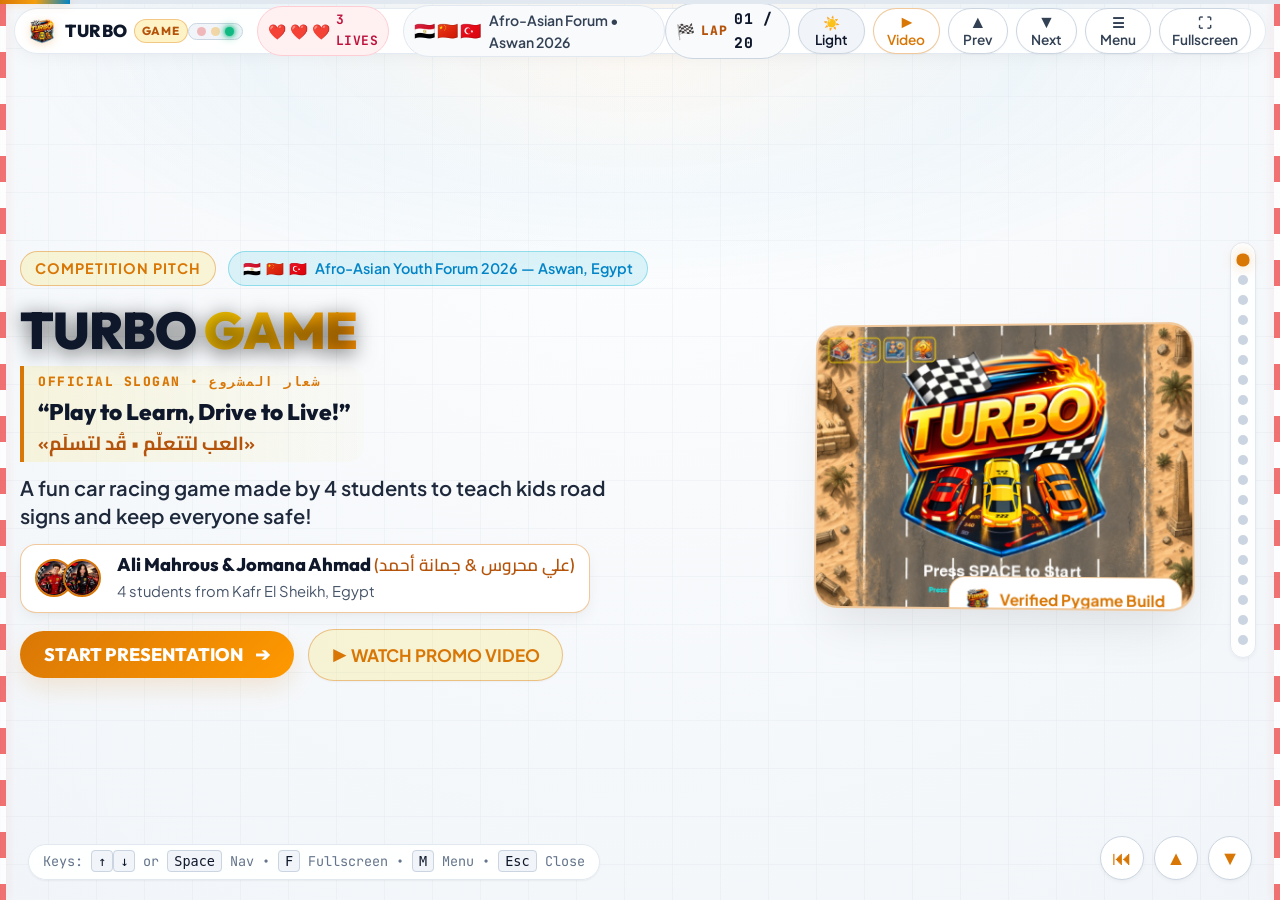
==== commit bedba297: "feat: upgrade presentation to executive light theme, add national flags (Egypt, China, Turkey), larg" ====
--- a/Presentation/index.html
+++ b/Presentation/index.html
@@ -1,26 +1,29 @@
 <!DOCTYPE html>
 <html lang="en">
+
 <head>
   <meta charset="UTF-8">
   <meta name="viewport" content="width=device-width, initial-scale=1.0">
   <title>Turbo Game — Interactive Presentation | Afro-Asian Forum 2026</title>
-  <meta name="description" content="Official interactive presentation for Turbo Game at Afro-Asian Forum, Aswan 2026. Presented by Ali Mahrous & Jomana Ahmad.">
+  <meta name="description"
+    content="Official interactive presentation for Turbo Game at Afro-Asian Forum, Aswan 2026. Presented by Ali Mahrous & Jomana Ahmad.">
   <link rel="stylesheet" href="styles.css">
   <link rel="icon" type="image/x-icon" href="assets/logos/game-icon.ico">
 </head>
+
 <body>
 
-  <!-- Ambient Road Background Graphics -->
+  <!-- Ambient Highway Night Atmosphere & Racetrack Curbs (Comfortable for Eyes) -->
   <div class="bg-ambient-layer" aria-hidden="true"></div>
-  <div class="bg-road-dashes-left" aria-hidden="true"></div>
-  <div class="bg-road-dashes-right" aria-hidden="true"></div>
+  <div class="bg-track-curb-left" aria-hidden="true"></div>
+  <div class="bg-track-curb-right" aria-hidden="true"></div>
 
   <!-- Global Progress Bar at Top -->
   <div class="global-progress-track">
     <div class="global-progress-bar" id="globalProgressBar"></div>
   </div>
 
-  <!-- Top Floating Header Bar -->
+  <!-- Top Floating Racing Cockpit HUD Bar -->
   <header class="pres-header">
     <div class="brand-section">
       <img src="assets/logos/logo-game.png" alt="Turbo Game Logo" class="header-logo-img">
@@ -28,18 +31,40 @@
     </div>
 
     <div class="header-center-info">
-      <div class="forum-tag">
-        <span class="forum-tag-dot"></span>
+      <!-- Racing Start Grid Lights (Traffic Safety & Race Theme) -->
+      <div class="racing-start-lights" title="Race Ready Status: 🔴 Red • 🟡 Amber • 🟢 Green">
+        <span class="start-light light-red" id="startLightRed"></span>
+        <span class="start-light light-amber" id="startLightAmber"></span>
+        <span class="start-light light-green active" id="startLightGreen"></span>
+      </div>
+
+      <!-- Turbo Game Player Health HUD (3 Hearts) -->
+      <div class="player-lives-hud" title="Turbo Game Player Health: 3 Hearts">
+        <span class="hud-heart">❤️</span>
+        <span class="hud-heart">❤️</span>
+        <span class="hud-heart">❤️</span>
+        <span class="hud-lives-label">3 LIVES</span>
+      </div>
+
+      <div class="forum-tag" title="Afro-Asian Youth Forum 2026 — Egypt 🇪🇬, China 🇨🇳, Turkey 🇹🇷">
+        <span class="flags-mini-stack">
+          <span class="mini-flag" title="Egypt">🇪🇬</span>
+          <span class="mini-flag" title="China">🇨🇳</span>
+          <span class="mini-flag" title="Turkey">🇹🇷</span>
+        </span>
         <span>Afro-Asian Forum • Aswan 2026</span>
       </div>
-      <div class="header-slogan-pill">
-        <span>“Play to Learn • Drive to Live!”</span>
-      </div>
     </div>
 
     <div class="header-controls">
-      <span class="slide-counter-badge" id="slideCounter">01 / 20</span>
-      <button class="btn-ctrl" onclick="goToSlide(3)" style="color: var(--gold-primary); border-color: var(--border-gold);" title="Watch Promo Video">▶ Video</button>
+      <div class="lap-indicator-badge" title="Race Lap / Current Slide">
+        <span class="lap-flag">🏁</span>
+        <span class="lap-prefix">LAP</span>
+        <span class="slide-counter-badge" id="slideCounter">01 / 20</span>
+      </div>
+      <button class="btn-ctrl theme-toggle-btn" id="themeToggleBtn" title="Toggle Light / Dark Mode">☀️ Light</button>
+      <button class="btn-ctrl" onclick="goToSlide(4)"
+        style="color: var(--gold-primary); border-color: var(--border-gold);" title="Watch Promo Video">▶ Video</button>
       <button class="btn-ctrl" id="prevSlideBtn" title="Previous Slide (Up Arrow)">▲ Prev</button>
       <button class="btn-ctrl" id="nextSlideBtn" title="Next Slide (Down Arrow / Space)">▼ Next</button>
       <button class="btn-ctrl" id="jumpMenuBtn" title="Jump to Slide (M / J)">☰ Menu</button>
@@ -58,11 +83,12 @@
   </div>
 
   <div class="keyboard-hint-pill">
-    <span>Keys: <kbd>↑</kbd><kbd>↓</kbd> or <kbd>Space</kbd> Nav • <kbd>F</kbd> Fullscreen • <kbd>M</kbd> Menu • <kbd>Esc</kbd> Close</span>
+    <span>Keys: <kbd>↑</kbd><kbd>↓</kbd> or <kbd>Space</kbd> Nav • <kbd>F</kbd> Fullscreen • <kbd>M</kbd> Menu •
+      <kbd>Esc</kbd> Close</span>
   </div>
 
   <!-- ========================================================================
-       MAIN PRESENTATION CONTAINER (18 VERTICAL FULL-SCREEN SLIDES)
+       MAIN PRESENTATION CONTAINER (19 VERTICAL FULL-SCREEN SLIDES)
        ======================================================================== -->
   <main class="presentation-container" id="presentationContainer">
 
@@ -75,7 +101,10 @@
           <div class="cover-text-column">
             <div class="cover-badge-row">
               <span class="cover-tag">Competition Pitch</span>
-              <span class="cover-forum-tag">Afro-Asian Youth Forum 2026 — Aswan, Egypt</span>
+              <span class="cover-forum-tag">
+                <span class="flags-inline-trio">🇪🇬 🇨🇳 🇹🇷</span>
+                Afro-Asian Youth Forum 2026 — Aswan, Egypt
+              </span>
             </div>
 
             <h1 class="cover-main-title">
@@ -89,7 +118,7 @@
             </div>
 
             <p class="cover-desc">
-              Our game is called <strong>Turbo</strong>. A teenager we know had an accident because he didn't know road signs. So, we made a fun car game to teach road signs and save lives!
+              A fun car racing game made by 4 students to teach kids road signs and keep everyone safe!
             </p>
 
             <div class="cover-presenters-card">
@@ -98,8 +127,9 @@
                 <img src="assets/team/jomana-ahmad.png" alt="Jomana Ahmad" class="cover-avatar-img">
               </div>
               <div>
-                <div class="cover-presenter-names">Ali Mahrous & Jomana Ahmad <span class="ar-subname">(علي محروس & جمانة أحمد)</span></div>
-                <div class="cover-presenter-sub">Presenters on behalf of the 4-student development team • Kafr El Sheikh, Egypt</div>
+                <div class="cover-presenter-names">Ali Mahrous & Jomana Ahmad <span class="ar-subname">(علي محروس &
+                    جمانة أحمد)</span></div>
+                <div class="cover-presenter-sub">4 students from Kafr El Sheikh, Egypt</div>
               </div>
             </div>
 
@@ -108,18 +138,22 @@
                 <span>START PRESENTATION</span>
                 <span>➔</span>
               </button>
-              <button class="btn-ctrl" onclick="goToSlide(3)" style="padding: 14px 22px; font-size: 0.95rem; background: rgba(255,215,0,0.15); border: 1.5px solid var(--border-gold); color: var(--gold-primary); font-weight: 700;">
+              <button class="btn-ctrl" onclick="goToSlide(4)"
+                style="padding: 14px 22px; font-size: 0.95rem; background: rgba(255,215,0,0.15); border: 1.5px solid var(--border-gold); color: var(--gold-primary); font-weight: 700;">
                 <span>▶ WATCH PROMO VIDEO</span>
               </button>
             </div>
           </div>
 
           <div class="cover-visual-column">
-            <div class="cover-mockup-frame" onclick="openScreenshotLightbox('assets/screenshots/main-menu.png', 'Turbo Game — Main Start Menu')">
-              <img src="assets/screenshots/main-menu.png" alt="Turbo Game Start Menu Screenshot" class="cover-mockup-img">
+            <div class="cover-mockup-frame"
+              onclick="openScreenshotLightbox('assets/screenshots/main-menu.png', 'Turbo Game — Main Start Menu')">
+              <img src="assets/screenshots/main-menu.png" alt="Turbo Game Start Menu Screenshot"
+                class="cover-mockup-img">
               <div class="cover-floating-badge">
                 <img src="assets/logos/logo-game.png" alt="Logo" style="height: 24px;">
-                <span style="font-size: 0.85rem; font-weight: 700; color: var(--gold-primary);">Verified Pygame Build</span>
+                <span style="font-size: 0.85rem; font-weight: 700; color: var(--gold-primary);">Verified Pygame
+                  Build</span>
               </div>
             </div>
           </div>
@@ -128,14 +162,227 @@
     </section>
 
     <!-- --------------------------------------------------------------------
-         SLIDE 2: MEET THE PRESENTERS AND TEAM
+         SLIDE 2: WELCOME HONORED JUDGES (MULTILINGUAL & NATIONAL FLAGS)
+         1. Arabic • 2. English • 3. Chinese • 4. Turkish
          -------------------------------------------------------------------- -->
-    <section class="slide-section" id="slide-2" data-title="The Team">
+    <section class="slide-section" id="slide-2" data-title="Welcome Judges">
+      <div class="slide-inner">
+        <div class="slide-header">
+          <div class="slide-pretitle">Diplomatic Welcome • ترحيب بلجنة التحكيم الموقرة</div>
+          <h2 class="slide-title">Welcome Honored Judges & Forum Guests!</h2>
+          <p class="slide-subtitle">A warm greeting to our esteemed judges from Egypt, China, and Turkey at the
+            Afro-Asian Forum — Aswan 2026.</p>
+        </div>
+
+        <!-- Nations Protocol Bar: 3 Countries + Forum Emblem -->
+        <div class="nations-protocol-bar">
+          <div class="protocol-country-chip chip-egypt">
+            <svg class="flag-svg-icon" viewBox="0 0 900 600" aria-label="Flag of Egypt">
+              <rect width="900" height="200" fill="#ce1126" />
+              <rect y="200" width="900" height="200" fill="#ffffff" />
+              <rect y="400" width="900" height="200" fill="#000000" />
+              <g transform="translate(450,300) scale(0.6)">
+                <path
+                  d="M-40,-50 C-20,-80 20,-80 40,-50 C60,-20 70,30 50,60 C30,80 -30,80 -50,60 C-70,30 -60,-20 -40,-50 Z"
+                  fill="#c09300" />
+                <path d="M-25,-30 L25,-30 L20,35 L0,50 L-20,35 Z" fill="#ffffff" stroke="#c09300" stroke-width="4" />
+              </g>
+            </svg>
+            <span class="chip-name">Egypt (مصر)</span>
+            <span class="chip-badge">Host Nation</span>
+          </div>
+
+          <div class="protocol-country-chip chip-china">
+            <svg class="flag-svg-icon" viewBox="0 0 900 600" aria-label="Flag of China">
+              <rect width="900" height="600" fill="#de2910" />
+              <polygon points="150,55 174,130 252,130 189,176 213,250 150,204 87,250 111,176 48,130 126,130"
+                fill="#ffde00" />
+              <polygon points="300,50 307,72 330,72 311,85 318,107 300,94 282,107 289,85 270,72 293,72" fill="#ffde00"
+                transform="rotate(-30 300 75)" />
+              <polygon points="360,105 367,127 390,127 371,140 378,162 360,149 342,162 349,140 330,127 353,127"
+                fill="#ffde00" transform="rotate(-15 360 130)" />
+              <polygon points="360,195 367,217 390,217 371,230 378,252 360,239 342,252 349,230 330,217 353,217"
+                fill="#ffde00" transform="rotate(15 360 220)" />
+              <polygon points="300,250 307,272 330,272 311,285 318,307 300,294 282,307 289,285 270,272 293,272"
+                fill="#ffde00" transform="rotate(30 300 275)" />
+            </svg>
+            <span class="chip-name">China (الصين)</span>
+            <span class="chip-badge">Honored Judges</span>
+          </div>
+
+          <div class="protocol-country-chip chip-turkey">
+            <svg class="flag-svg-icon" viewBox="0 0 900 600" aria-label="Flag of Turkey">
+              <rect width="900" height="600" fill="#e30a17" />
+              <circle cx="370" cy="300" r="150" fill="#ffffff" />
+              <circle cx="405" cy="300" r="120" fill="#e30a17" />
+              <polygon points="490,240 508,285 555,285 517,312 531,357 490,330 449,357 463,312 425,285 472,285"
+                fill="#ffffff" transform="rotate(18 490 300)" />
+            </svg>
+            <span class="chip-name">Turkey (تركيا)</span>
+            <span class="chip-badge">Honored Judges</span>
+          </div>
+
+          <div class="protocol-forum-emblem">
+            <span>🌍 Afro-Asian Youth Forum • Aswan 2026</span>
+          </div>
+        </div>
+
+        <div class="welcome-judges-grid">
+
+          <!-- 1. ARABIC (عربي • مصر والوطن العربي) -->
+          <div class="welcome-card welcome-card-egypt">
+            <div class="welcome-card-header">
+              <div class="welcome-lang-tag">
+                <svg class="flag-card-svg" viewBox="0 0 900 600" aria-label="Egypt Flag">
+                  <rect width="900" height="200" fill="#ce1126" />
+                  <rect y="200" width="900" height="200" fill="#ffffff" />
+                  <rect y="400" width="900" height="200" fill="#000000" />
+                  <g transform="translate(450,300) scale(0.65)">
+                    <path
+                      d="M-40,-50 C-20,-80 20,-80 40,-50 C60,-20 70,30 50,60 C30,80 -30,80 -50,60 C-70,30 -60,-20 -40,-50 Z"
+                      fill="#c09300" />
+                    <path d="M-25,-30 L25,-30 L20,35 L0,50 L-20,35 Z" fill="#ffffff" stroke="#c09300"
+                      stroke-width="4" />
+                  </g>
+                </svg>
+                <div>
+                  <span class="lang-title-ar">العربية • مصر (الدولة المستضيفة 🇪🇬)</span>
+                  <div class="country-subline">Arab Republic of Egypt • Kafr El Sheikh & Aswan</div>
+                </div>
+              </div>
+              <span class="welcome-order-pill">1. عربي</span>
+            </div>
+            <div class="welcome-quote-ar">
+              «صباح الخير! سعداء جداً بوجودنا معكم اليوم، ونتمنى لكم وقتاً ممتعاً في منتدى الشباب الأفرو-آسيوي — أسوان
+              2026!»
+            </div>
+            <div class="welcome-meta-pill">
+              <span>نرحب بحكّامنا الأعزاء في بلدكم الثاني مصر وعروس النيل أسوان</span>
+            </div>
+          </div>
+
+          <!-- 2. ENGLISH (إنجليزي • Global Language) -->
+          <div class="welcome-card welcome-card-global">
+            <div class="welcome-card-header">
+              <div class="welcome-lang-tag">
+                <svg class="flag-card-svg" viewBox="0 0 900 600" aria-label="Global Forum Flag">
+                  <defs>
+                    <linearGradient id="flagGlobGrad" x1="0%" y1="0%" x2="100%" y2="100%">
+                      <stop offset="0%" stop-color="#0284c7" />
+                      <stop offset="100%" stop-color="#0369a1" />
+                    </linearGradient>
+                  </defs>
+                  <rect width="900" height="600" fill="url(#flagGlobGrad)" />
+                  <circle cx="450" cy="300" r="180" fill="none" stroke="#fbbf24" stroke-width="8" />
+                  <ellipse cx="450" cy="300" rx="90" ry="180" fill="none" stroke="rgba(255,255,255,0.6)"
+                    stroke-width="4" />
+                  <line x1="270" y1="300" x2="630" y2="300" stroke="rgba(255,255,255,0.6)" stroke-width="4" />
+                  <circle cx="450" cy="300" r="30" fill="#fbbf24" />
+                </svg>
+                <div>
+                  <span class="lang-title-en">English • Global Forum (العالمية 🌐)</span>
+                  <div class="country-subline">Official Language of International Communication</div>
+                </div>
+              </div>
+              <span class="welcome-order-pill">2. English</span>
+            </div>
+            <div class="welcome-quote-en">
+              “Good morning! We are truly delighted to be with you today, and we wish you a wonderful and enjoyable time
+              at the Afro-Asian Youth Forum — Aswan 2026!”
+            </div>
+            <div class="welcome-meta-pill">
+              <span>Warm welcome to all international delegates and forum guests</span>
+            </div>
+          </div>
+
+          <!-- 3. CHINESE (صيني • 中国) -->
+          <div class="welcome-card welcome-card-china">
+            <div class="welcome-card-header">
+              <div class="welcome-lang-tag">
+                <svg class="flag-card-svg" viewBox="0 0 900 600" aria-label="China Flag">
+                  <rect width="900" height="600" fill="#de2910" />
+                  <polygon points="150,55 174,130 252,130 189,176 213,250 150,204 87,250 111,176 48,130 126,130"
+                    fill="#ffde00" />
+                  <polygon points="300,50 307,72 330,72 311,85 318,107 300,94 282,107 289,85 270,72 293,72"
+                    fill="#ffde00" transform="rotate(-30 300 75)" />
+                  <polygon points="360,105 367,127 390,127 371,140 378,162 360,149 342,162 349,140 330,127 353,127"
+                    fill="#ffde00" transform="rotate(-15 360 130)" />
+                  <polygon points="360,195 367,217 390,217 371,230 378,252 360,239 342,252 349,230 330,217 353,217"
+                    fill="#ffde00" transform="rotate(15 360 220)" />
+                  <polygon points="300,250 307,272 330,272 311,285 318,307 300,294 282,307 289,285 270,272 293,272"
+                    fill="#ffde00" transform="rotate(30 300 275)" />
+                </svg>
+                <div>
+                  <span class="lang-title-cn">中文 • 中国 (People's Republic of China 🇨🇳)</span>
+                  <div class="country-subline">Honored International Judges Delegation from China</div>
+                </div>
+              </div>
+              <span class="welcome-order-pill">3. صيني (Chinese)</span>
+            </div>
+            <div class="welcome-quote-cn">
+              “早上好！今天非常高兴能与各位评委相聚，祝大家在2026阿斯旺非亚青年论坛度过一段美好愉快的时光！”
+            </div>
+            <div class="welcome-pinyin-box">
+              <span class="pinyin-label">Phonetic (نطق للمُلقين):</span>
+              <span class="pinyin-text">Zǎoshang hǎo! Jīntiān fēicháng gāoxìng néng yǔ gèwèi píngwěi xiāngjù, zhù dàjiā
+                zài 2026 Āsīwàng Fēi-Yà Qīngnián Lùntán dùguò yīduàn měihǎo yúkuài de shíguāng!</span>
+            </div>
+          </div>
+
+          <!-- 4. TURKISH (تركي • Türkiye) -->
+          <div class="welcome-card welcome-card-turkey">
+            <div class="welcome-card-header">
+              <div class="welcome-lang-tag">
+                <svg class="flag-card-svg" viewBox="0 0 900 600" aria-label="Turkey Flag">
+                  <rect width="900" height="600" fill="#e30a17" />
+                  <circle cx="370" cy="300" r="150" fill="#ffffff" />
+                  <circle cx="405" cy="300" r="120" fill="#e30a17" />
+                  <polygon points="490,240 508,285 555,285 517,312 531,357 490,330 449,357 463,312 425,285 472,285"
+                    fill="#ffffff" transform="rotate(18 490 300)" />
+                </svg>
+                <div>
+                  <span class="lang-title-tr">Türkçe • Türkiye (Republic of Türkiye 🇹🇷)</span>
+                  <div class="country-subline">Honored International Judges Delegation from Turkey</div>
+                </div>
+              </div>
+              <span class="welcome-order-pill">4. تركي (Turkish)</span>
+            </div>
+            <div class="welcome-quote-tr">
+              “Günaydın! Bugün sizlerle bir arada olmaktan büyük mutluluk duyuyoruz. 2026 Asvan Afro-Asya Gençlik
+              Forumu'nda harika ve keyifli bir vakit geçirmenizi dileriz!”
+            </div>
+            <div class="welcome-pinyin-box">
+              <span class="pinyin-label">Phonetic (نطق للمُلقين):</span>
+              <span class="pinyin-text">Goon-eye-duhn! Boo-goon siz-ler-le bir a-ra-da ol-mak-tan boo-yook moot-loo-look
+                doo-yoo-yo-rooz...</span>
+            </div>
+          </div>
+
+        </div>
+
+        <div class="welcome-bottom-strip">
+          <div style="display: flex; align-items: center; gap: 14px;">
+            <span class="flags-row-badge">🇪🇬 🇨🇳 🇹🇷</span>
+            <div>
+              <strong style="font-size: 1.02rem; color: var(--text-primary);">Afro-Asian Youth Forum 2026:</strong>
+              <span style="font-size: 0.94rem; color: var(--text-secondary);"> Egypt 🇪🇬 • China 🇨🇳 • Turkey 🇹🇷 —
+                Bridging continents through youth innovation & road safety!</span>
+            </div>
+          </div>
+          <span class="welcome-badge-live">ASWAN 2026</span>
+        </div>
+      </div>
+    </section>
+
+    <!-- --------------------------------------------------------------------
+         SLIDE 3: MEET THE PRESENTERS AND TEAM
+         -------------------------------------------------------------------- -->
+    <section class="slide-section" id="slide-3" data-title="The Team">
       <div class="slide-inner">
         <div class="slide-header">
           <div class="slide-pretitle">Our Team • فريق العمل</div>
-          <h2 class="slide-title">Meet Our Team from Kafr El Sheikh</h2>
-          <p class="slide-subtitle">Four 15-year-old students using Python to teach road safety and save lives.</p>
+          <h2 class="slide-title">Meet Our Team!</h2>
+          <p class="slide-subtitle">Four students from Egypt making a fun game to help kids stay safe.</p>
         </div>
 
         <div class="team-stacked-container">
@@ -144,8 +391,8 @@
           <div class="team-tier-section presenters-tier">
             <div class="team-tier-header">
               <div class="tier-title-group">
-                <span class="tier-tag tier-tag-gold">🎤 Official Presenters Only • وفد التقديم الرسمي</span>
-                <span class="tier-sub">Presenting live to the Judges & Audience at Afro-Asian Forum 2026</span>
+                <span class="tier-tag tier-tag-gold">🎤 Official Presenters • وفد التقديم</span>
+                <span class="tier-sub">Ali & Jomana — Presenting live to the judges</span>
               </div>
             </div>
 
@@ -158,7 +405,7 @@
                 <div class="member-card-info">
                   <div class="member-card-name">Ali Mahrous</div>
                   <div class="member-card-arabic">علي محروس</div>
-                  <span class="member-role-badge role-badge-presenter">🎤 Presenter & Pitch Lead</span>
+                  <span class="member-role-badge role-badge-presenter">🎤 Presenter</span>
                 </div>
               </div>
 
@@ -170,7 +417,7 @@
                 <div class="member-card-info">
                   <div class="member-card-name">Jomana Ahmad</div>
                   <div class="member-card-arabic">جمانة أحمد</div>
-                  <span class="member-role-badge role-badge-presenter">🎤 Presenter & Safety Lead</span>
+                  <span class="member-role-badge role-badge-presenter">🎤 Presenter</span>
                 </div>
               </div>
             </div>
@@ -180,8 +427,8 @@
           <div class="team-tier-section developers-tier">
             <div class="team-tier-header">
               <div class="tier-title-group">
-                <span class="tier-tag tier-tag-blue">💻 Game Developers & Designers • فريق البرمجة والتصميم</span>
-                <span class="tier-sub">In line under presenters • Built the Python code, 6 roads, sounds & shop</span>
+                <span class="tier-tag tier-tag-blue">💻 Game Developers • فريق البرمجة والتصميم</span>
+                <span class="tier-sub">Yousef & Yousef — Built the game code, cars, and road art</span>
               </div>
             </div>
 
@@ -194,7 +441,7 @@
                 <div class="member-card-info">
                   <div class="member-card-name">Yousef Hussein</div>
                   <div class="member-card-arabic">يوسف حسين</div>
-                  <span class="member-role-badge role-badge-developer">💻 Game Code & Physics</span>
+                  <span class="member-role-badge role-badge-developer">💻 Game Coder</span>
                 </div>
               </div>
 
@@ -206,7 +453,7 @@
                 <div class="member-card-info">
                   <div class="member-card-name">Yousef Sheta</div>
                   <div class="member-card-arabic">يوسف شتة</div>
-                  <span class="member-role-badge role-badge-developer">🎨 Game Graphics & Road Art</span>
+                  <span class="member-role-badge role-badge-developer">🎨 Game Artist</span>
                 </div>
               </div>
             </div>
@@ -216,20 +463,16 @@
           <div class="team-footer-strip">
             <div class="team-stats-mini">
               <div class="stat-box-mini">
-                <span class="stat-num">15</span>
-                <span class="stat-lbl">Our Age (سنة)</span>
-              </div>
-              <div class="stat-box-mini">
                 <span class="stat-num">4</span>
                 <span class="stat-lbl">Students (طلاب)</span>
               </div>
               <div class="stat-box-mini">
                 <span class="stat-num">100%</span>
-                <span class="stat-lbl">Student Code (برمجة)</span>
+                <span class="stat-lbl">Student Made (برمجة)</span>
               </div>
             </div>
             <div class="team-quote-compact">
-              “A teenager we know had an accident over a road sign. We built Turbo so no more kids get hurt on our streets.”
+              “We built Turbo so no kid ever gets hurt on the road!”
             </div>
           </div>
 
@@ -238,14 +481,14 @@
     </section>
 
     <!-- --------------------------------------------------------------------
-         SLIDE 3: THE PROBLEM & ORIGIN STORY
+         SLIDE 4: THE PROBLEM & ORIGIN STORY
          -------------------------------------------------------------------- -->
-    <section class="slide-section" id="slide-3" data-title="Problem & Story">
+    <section class="slide-section" id="slide-4" data-title="Problem & Story">
       <div class="slide-inner">
         <div class="slide-header">
-          <div class="slide-pretitle">Origin & Mission • قصة البداية والمشكلة</div>
-          <h2 class="slide-title">Why We Built Turbo: From an Accident to a Solution</h2>
-          <p class="slide-subtitle">A real accident in our city inspired our 4-student team to take action and save lives.</p>
+          <div class="slide-pretitle">Origin • قصة البداية</div>
+          <h2 class="slide-title">Why We Made Turbo</h2>
+          <p class="slide-subtitle">A friend had an accident because of a road sign. We wanted to help!</p>
         </div>
 
         <div class="origin-layout">
@@ -254,43 +497,42 @@
               <span>📍 Stadium Street, Kafr El Sheikh, Egypt • شارع الاستاد، كفر الشيخ</span>
             </div>
 
-            <p style="font-size: 1.15rem; color: var(--text-primary); line-height: 1.7;">
-              A teenager we know had a car accident because he didn't know the road sign. We felt heartbroken, but we didn't just feel sad—we decided to use our coding skills to solve the problem!
+            <p style="font-size: 1.25rem; color: #0f172afff; font-weight: 700; line-height: 1.6;">
+              A friend got hurt in a car crash because he didn't know what the road sign meant. We decided to build a
+              fun car game so kids learn road signs before they get hurt!
             </p>
 
             <div class="origin-quote-block">
               <div class="origin-quote-text">
-                “Driving books are boring and kids don't read them. Video games make learning fast, active, and fun!”
-              </div>
-            </div>
-
-            <p style="font-size: 1.05rem; color: var(--text-secondary); line-height: 1.6;">
-              Driving lessons start at age 18, but teenagers cross busy roads, ride bikes, and walk near fast cars every single day. They need road knowledge right now!
-            </p>
+                “Rule books are boring. Games are fun and easy to learn!”
+              </div>
+            </div>
           </div>
 
           <div class="origin-triad-flow">
             <div class="triad-step">
               <div class="triad-num">1</div>
               <div>
-                <h4 style="color: #fff; font-size: 1.15rem;">Age 18 Is Too Late</h4>
-                <p style="color: var(--text-secondary); font-size: 0.95rem;">Driving schools wait until age 18. But kids cross dangerous streets every day.</p>
+                <h4 style="color: #0f172a; font-size: 1.15rem;">Signs Save Lives</h4>
+                <p style="color: var(--text-secondary); font-size: 0.98rem;">Kids cross dangerous streets every single
+                  day.</p>
               </div>
             </div>
 
             <div class="triad-step">
               <div class="triad-num">2</div>
               <div>
-                <h4 style="color: #fff; font-size: 1.15rem;">Books Are Boring</h4>
-                <p style="color: var(--text-secondary); font-size: 0.95rem;">Kids don't read 100-page booklets. Games turn road rules into fast muscle memory!</p>
+                <h4 style="color: #0f172a; font-size: 1.15rem;">Books Are Boring</h4>
+                <p style="color: var(--text-secondary); font-size: 0.98rem;">Nobody wants to read 100 pages of text!</p>
               </div>
             </div>
 
             <div class="triad-step">
               <div class="triad-num">3</div>
               <div>
-                <h4 style="color: #fff; font-size: 1.15rem;">Our Free Solution: Turbo</h4>
-                <p style="color: var(--text-secondary); font-size: 0.95rem;">A 100% free car game that runs smoothly on any simple school computer or laptop.</p>
+                <h4 style="color: #0f172a; font-size: 1.15rem;">Turbo Is Fun!</h4>
+                <p style="color: var(--text-secondary); font-size: 0.98rem;">Play a cool car game and learn rules while
+                  racing.</p>
               </div>
             </div>
           </div>
@@ -299,14 +541,14 @@
     </section>
 
     <!-- --------------------------------------------------------------------
-         SLIDE 4: OFFICIAL PROMO VIDEO
+         SLIDE 5: OFFICIAL PROMO VIDEO
          -------------------------------------------------------------------- -->
-    <section class="slide-section" id="slide-4" data-title="Promo Video">
+    <section class="slide-section" id="slide-5" data-title="Promo Video">
       <div class="slide-inner">
         <div class="slide-header">
-          <div class="slide-pretitle">Official Video • الفيديو الترويجي الرسمي للمشروع</div>
+          <div class="slide-pretitle">Watch Video • فيديو المشروع</div>
           <h2 class="slide-title">Watch Turbo in Action!</h2>
-          <p class="slide-subtitle">See how our car game turns real road signs into a fun, life-saving game for kids!</p>
+          <p class="slide-subtitle">See how our car game makes learning road safety super fun!</p>
         </div>
 
         <div class="promo-video-layout">
@@ -321,48 +563,51 @@
           <!-- Video Details & Highlights Column -->
           <div class="video-sidebar-card">
             <div class="video-card-header">
-              <span class="video-tag-pill">ROAD SAFETY CAMPAIGN</span>
+              <span class="video-tag-pill">ROAD SAFETY</span>
               <span class="page-code-tag">HD Video • MP4</span>
             </div>
 
-            <h3 style="font-family: var(--font-display); font-size: 1.25rem; color: #fff; margin-bottom: 4px;">
+            <h3 style="font-family: var(--font-display); font-size: 1.25rem; color: #0f172a; margin-bottom: 4px;">
               “Play to Learn, Drive to Live!”
             </h3>
-            <p style="font-size: 0.92rem; color: var(--text-secondary); line-height: 1.45; margin-bottom: 10px;">
-              Made by our 4-student team to keep kids and teenagers safe on busy streets.
+            <p
+              style="font-size: 1.0rem; color: var(--text-secondary); line-height: 1.45; margin-bottom: 12px; font-weight: 500;">
+              Watch our 4-student team project in action:
             </p>
 
             <div class="topics-list">
               <div class="topic-item">
                 <span class="topic-icon">🚦</span>
                 <div class="topic-content">
-                  <div class="topic-title">Real Street Dangers</div>
-                  <div class="topic-desc">Shows the risks kids face every day walking or biking across city roads.</div>
+                  <div class="topic-title">Real Streets</div>
+                  <div class="topic-desc">Dodge traffic cars and drive carefully.</div>
                 </div>
               </div>
 
               <div class="topic-item">
                 <span class="topic-icon">🛑</span>
                 <div class="topic-content">
-                  <div class="topic-title">Important Road Signs</div>
-                  <div class="topic-desc">Teaches STOP, School Zone, Speed Hump, and Slippery Road rules.</div>
+                  <div class="topic-title">Road Signs</div>
+                  <div class="topic-desc">Learn STOP, School Zone, and slow down.</div>
                 </div>
               </div>
 
               <div class="topic-item">
                 <span class="topic-icon">🎮</span>
                 <div class="topic-content">
-                  <div class="topic-title">Fast Learning Through Play</div>
-                  <div class="topic-desc">Proves why fast reflexes in a game beat reading 100 pages of boring rules.</div>
+                  <div class="topic-title">Learn by Playing</div>
+                  <div class="topic-desc">Fast reflexes and exciting racing!</div>
                 </div>
               </div>
             </div>
 
             <div style="margin-top: 8px; display: flex; gap: 10px;">
-              <button class="btn-ctrl" onclick="togglePlayPromoVideo()" style="flex: 1; padding: 10px 14px; justify-content: center; background: rgba(255,215,0,0.15); border-color: var(--gold-primary); color: var(--gold-primary); font-weight: 700;">
+              <button class="btn-ctrl" onclick="togglePlayPromoVideo()"
+                style="flex: 1; padding: 10px 14px; justify-content: center; background: rgba(255,215,0,0.15); border-color: var(--gold-primary); color: var(--gold-primary); font-weight: 700;">
                 <span id="videoPlayBtnText">▶ PLAY / PAUSE</span>
               </button>
-              <button class="btn-ctrl" onclick="toggleFullscreenPromoVideo()" style="padding: 10px 14px; justify-content: center;">
+              <button class="btn-ctrl" onclick="toggleFullscreenPromoVideo()"
+                style="padding: 10px 14px; justify-content: center;">
                 <span>⛶ FULLSCREEN</span>
               </button>
             </div>
@@ -372,107 +617,110 @@
     </section>
 
     <!-- --------------------------------------------------------------------
-         SLIDE 5: THE 7 GAME PAGES OVERVIEW
+         SLIDE 6: THE 7 GAME PAGES OVERVIEW
          -------------------------------------------------------------------- -->
-    <section class="slide-section" id="slide-5" data-title="7 Pages Overview">
+    <section class="slide-section" id="slide-6" data-title="7 Pages Overview">
       <div class="slide-inner">
         <div class="slide-header">
-          <div class="slide-pretitle">Game Structure • صفحات وشاشات اللعبة</div>
-          <h2 class="slide-title">The 7 Screens of Turbo Game</h2>
-          <p class="slide-subtitle">We coded all 7 screens ourselves using Python and Pygame. Click any screen to see it!</p>
+          <div class="slide-pretitle">7 Screens • شاشات اللعبة</div>
+          <h2 class="slide-title">The 7 Screens of Turbo</h2>
+          <p class="slide-subtitle">Explore all 7 screens we built for the game!</p>
         </div>
 
         <div class="game-pages-overview-grid">
-          <div class="page-overview-card" onclick="goToSlide(5)">
+          <div class="page-overview-card" onclick="goToSlide(6)">
             <div class="page-overview-thumb">
               <img src="assets/screenshots/main-menu.png" alt="Start Menu">
             </div>
             <div class="page-code-tag">start_page.py</div>
             <div class="page-overview-title">1. Start Screen</div>
-            <div class="page-overview-desc">Big Turbo logo, hit Space to race, check high score, or visit Shop and Quiz.</div>
-          </div>
-
-          <div class="page-overview-card" onclick="goToSlide(6)">
+            <div class="page-overview-desc">Press SPACE to start racing, see scores, and open the shop.</div>
+          </div>
+
+          <div class="page-overview-card" onclick="goToSlide(7)">
             <div class="page-overview-thumb">
               <img src="assets/screenshots/gameplay.png" alt="Play Screen">
             </div>
             <div class="page-code-tag">play_page.py</div>
             <div class="page-overview-title">2. Play Screen</div>
-            <div class="page-overview-desc">Drive on 6 lanes, dodge traffic cars, grab coins, and protect your 3 hearts.</div>
-          </div>
-
-          <div class="page-overview-card" onclick="goToSlide(7)">
+            <div class="page-overview-desc">Drive fast, dodge cars on 6 lanes, and grab shiny coins.</div>
+          </div>
+
+          <div class="page-overview-card" onclick="goToSlide(8)">
             <div class="page-overview-thumb">
               <img src="assets/screenshots/traffic-quiz.png" alt="Traffic Quiz">
             </div>
             <div class="page-code-tag">questions_page.py</div>
             <div class="page-overview-title">3. Traffic Quiz</div>
-            <div class="page-overview-desc">20 real road signs, 4 easy choices, and win gold coins for right answers.</div>
-          </div>
-
-          <div class="page-overview-card" onclick="goToSlide(8)">
+            <div class="page-overview-desc">Answer 20 road sign questions and win gold coins.</div>
+          </div>
+
+          <div class="page-overview-card" onclick="goToSlide(9)">
             <div class="page-overview-thumb">
               <img src="assets/screenshots/car-shop.png" alt="Car Store">
             </div>
             <div class="page-code-tag">store.py</div>
             <div class="page-overview-title">4. Car Store</div>
-            <div class="page-overview-desc">9 awesome cars to unlock with coins—including Ferrari and Formula 1!</div>
-          </div>
-
-          <div class="page-overview-card" onclick="goToSlide(9)">
+            <div class="page-overview-desc">Unlock 9 awesome cars with the coins you earned.</div>
+          </div>
+
+          <div class="page-overview-card" onclick="goToSlide(10)">
             <div class="page-overview-thumb">
               <img src="assets/screenshots/game-over.png" alt="Game Over">
             </div>
             <div class="page-code-tag">game_over_page.py</div>
             <div class="page-overview-title">5. Game Over</div>
-            <div class="page-overview-desc">When you crash, you see a real road sign and learn its safety rule!</div>
-          </div>
-
-          <div class="page-overview-card" onclick="goToSlide(10)">
+            <div class="page-overview-desc">Learn a road sign rule every time you crash.</div>
+          </div>
+
+          <div class="page-overview-card" onclick="goToSlide(11)">
             <div class="page-overview-thumb">
               <img src="assets/screenshots/pause-screen.png" alt="Pause Screen">
             </div>
             <div class="page-code-tag">pause_page.py</div>
             <div class="page-overview-title">6. Pause & Sound</div>
-            <div class="page-overview-desc">Freeze the game anytime or press M to turn sounds on and off.</div>
-          </div>
-
-          <div class="page-overview-card" onclick="goToSlide(11)">
+            <div class="page-overview-desc">Take a break anytime or turn music on and off.</div>
+          </div>
+
+          <div class="page-overview-card" onclick="goToSlide(12)">
             <div class="page-overview-thumb">
               <img src="assets/screenshots/makers-screen.png" alt="Makers Screen">
             </div>
             <div class="page-code-tag">makers_page.py</div>
             <div class="page-overview-title">7. Game Makers</div>
-            <div class="page-overview-desc">Meet our 4 student developers from Kafr El Sheikh, Egypt.</div>
-          </div>
-
-          <div class="page-overview-card" style="border-color: var(--cyan-accent); background: rgba(6,182,212,0.08);" onclick="goToSlide(16)">
-            <div class="page-overview-thumb" style="display: flex; align-items: center; justify-content: center; background: rgba(6,182,212,0.15);">
+            <div class="page-overview-desc">Meet the 4 students who made this game.</div>
+          </div>
+
+          <div class="page-overview-card" style="border-color: var(--cyan-accent); background: rgba(6,182,212,0.08);"
+            onclick="goToSlide(19)">
+            <div class="page-overview-thumb"
+              style="display: flex; align-items: center; justify-content: center; background: rgba(6,182,212,0.15);">
               <span style="font-size: 2.2rem;">📦</span>
             </div>
-            <div class="page-code-tag" style="color: var(--gold-primary); border-color: var(--gold-primary);">Turpo.exe</div>
-            <div class="page-overview-title">Windows EXE</div>
-            <div class="page-overview-desc">One 60 MB file that runs on any school PC with a double-click—no internet needed!</div>
-          </div>
-        </div>
+            <div class="page-code-tag" style="color: var(--gold-primary); border-color: var(--gold-primary);">Turpo.exe
+            </div>
+            <div class="page-overview-title">Offline Game</div>
+            <div class="page-overview-desc">One 60 MB file that runs on any school PC without internet!</div>
+          </div>
         </div>
       </div>
     </section>
 
     <!-- --------------------------------------------------------------------
-         SLIDE 6: PAGE 1 — START SCREEN & MAIN MENU
+         SLIDE 7: PAGE 1 — START SCREEN & MAIN MENU
          -------------------------------------------------------------------- -->
-    <section class="slide-section" id="slide-6" data-title="Page 1: Start Menu">
+    <section class="slide-section" id="slide-7" data-title="Page 1: Start Menu">
       <div class="slide-inner">
         <div class="slide-header">
-          <div class="slide-pretitle">Page 1 / 7 • شاشة البداية الرئيسية</div>
-          <h2 class="slide-title">Page 1: Start Screen & Launch Menu</h2>
-          <p class="slide-subtitle">The main screen where players start racing, check scores, or open the shop and quiz.</p>
+          <div class="slide-pretitle">Screen 1 / 7 • شاشة البداية</div>
+          <h2 class="slide-title">Page 1: Start Screen</h2>
+          <p class="slide-subtitle">Press SPACE to start racing right away!</p>
         </div>
 
         <div class="page-detail-layout">
           <div class="page-preview-column">
-            <div class="page-mockup-frame" onclick="openScreenshotLightbox('assets/screenshots/main-menu.png', 'Start Screen & Main Menu Interface')">
+            <div class="page-mockup-frame"
+              onclick="openScreenshotLightbox('assets/screenshots/main-menu.png', 'Start Screen & Main Menu Interface')">
               <img src="assets/screenshots/main-menu.png" alt="Start Screen Menu" class="page-mockup-img">
               <div class="page-mockup-badge">
                 <span>⚡ start_page.py • 60 FPS</span>
@@ -485,16 +733,17 @@
 
           <div class="page-topics-card">
             <div class="page-header-row">
-              <h3 style="font-family: var(--font-display); font-size: 1.35rem; color: #fff;">Topics Covered on Page 1:</h3>
-              <span class="page-code-tag">Module: start_page.py</span>
+              <h3 style="font-family: var(--font-display); font-size: 1.35rem; color: #0f172a;">Topics Covered on Page 1:
+              </h3>
+              <span class="page-code-tag">start_page.py</span>
             </div>
 
             <div class="topics-list">
               <div class="topic-item">
                 <span class="topic-icon">🏎️</span>
                 <div class="topic-content">
-                  <div class="topic-title">Animated Turbo Logo</div>
-                  <div class="topic-desc">A bright, welcoming Turbo logo made by our student team.</div>
+                  <div class="topic-title">Cool Turbo Logo</div>
+                  <div class="topic-desc">Bright and exciting start screen.</div>
                 </div>
               </div>
 
@@ -502,23 +751,23 @@
                 <span class="topic-icon">🚀</span>
                 <div class="topic-content">
                   <div class="topic-title">Press SPACE to Race</div>
-                  <div class="topic-desc">Just hit the Spacebar to start racing immediately!</div>
+                  <div class="topic-desc">One button to start racing immediately!</div>
                 </div>
               </div>
 
               <div class="topic-item">
                 <span class="topic-icon">🔘</span>
                 <div class="topic-content">
-                  <div class="topic-title">3 Quick Menu Buttons</div>
-                  <div class="topic-desc">Easy buttons to visit Home, the Car Shop, or the Traffic Quiz.</div>
+                  <div class="topic-title">Quick Menu</div>
+                  <div class="topic-desc">Visit the Car Store or the Traffic Quiz.</div>
                 </div>
               </div>
 
               <div class="topic-item">
                 <span class="topic-icon">🏆</span>
                 <div class="topic-content">
-                  <div class="topic-title">Best Score & Slogan</div>
-                  <div class="topic-desc">Displays all-time high score and our motto: “Play to Learn • Drive to Live!”.</div>
+                  <div class="topic-title">Best Score</div>
+                  <div class="topic-desc">Shows your highest record to beat.</div>
                 </div>
               </div>
             </div>
@@ -528,19 +777,20 @@
     </section>
 
     <!-- --------------------------------------------------------------------
-         SLIDE 7: PAGE 2 — PLAY SCREEN & RACE ACTION
+         SLIDE 8: PAGE 2 — PLAY SCREEN & RACE ACTION
          -------------------------------------------------------------------- -->
-    <section class="slide-section" id="slide-7" data-title="Page 2: Play Screen">
+    <section class="slide-section" id="slide-8" data-title="Page 2: Play Screen">
       <div class="slide-inner">
         <div class="slide-header">
-          <div class="slide-pretitle">Page 2 / 7 • شاشة السباق واللعب</div>
-          <h2 class="slide-title">Page 2: Play Screen & Live Race</h2>
-          <p class="slide-subtitle">Fast car racing, traffic dodging, and gold coin collecting.</p>
+          <div class="slide-pretitle">Screen 2 / 7 • شاشة اللعب</div>
+          <h2 class="slide-title">Page 2: Play Screen</h2>
+          <p class="slide-subtitle">Steer your car, dodge other cars, and collect coins!</p>
         </div>
 
         <div class="page-detail-layout">
           <div class="page-preview-column">
-            <div class="page-mockup-frame" onclick="openScreenshotLightbox('assets/screenshots/gameplay.png', 'Play Screen: Active Race and Live HUD')">
+            <div class="page-mockup-frame"
+              onclick="openScreenshotLightbox('assets/screenshots/gameplay.png', 'Play Screen: Active Race and Live HUD')">
               <img src="assets/screenshots/gameplay.png" alt="Play Screen" class="page-mockup-img">
               <div class="page-mockup-badge">
                 <span>🎮 play_page.py • 6 Lanes Active</span>
@@ -553,40 +803,41 @@
 
           <div class="page-topics-card">
             <div class="page-header-row">
-              <h3 style="font-family: var(--font-display); font-size: 1.35rem; color: #fff;">Topics Covered on Page 2:</h3>
-              <span class="page-code-tag">Modules: play_page.py + Game.py</span>
+              <h3 style="font-family: var(--font-display); font-size: 1.35rem; color: #0f172a;">Topics Covered on Page 2:
+              </h3>
+              <span class="page-code-tag">play_page.py</span>
             </div>
 
             <div class="topics-list">
               <div class="topic-item">
                 <span class="topic-icon">🏎️</span>
                 <div class="topic-content">
-                  <div class="topic-title">Easy Steering (← / → or A / D)</div>
-                  <div class="topic-desc">Smooth car steering across 6 lanes to dodge oncoming traffic.</div>
+                  <div class="topic-title">Easy Steering</div>
+                  <div class="topic-desc">Use Arrow Keys or A / D to switch lanes.</div>
                 </div>
               </div>
 
               <div class="topic-item">
                 <span class="topic-icon">📊</span>
                 <div class="topic-content">
-                  <div class="topic-title">Live Game Screen</div>
-                  <div class="topic-desc">Shows your score, car speed, 3 health hearts, and collected coins.</div>
+                  <div class="topic-title">Game Screen</div>
+                  <div class="topic-desc">Shows your speed, score, and 3 hearts.</div>
                 </div>
               </div>
 
               <div class="topic-item">
                 <span class="topic-icon">🚗</span>
                 <div class="topic-content">
-                  <div class="topic-title">Opposing Traffic Cars</div>
-                  <div class="topic-desc">Random cars come down the highway at different speeds. Dodge them!</div>
+                  <div class="topic-title">Traffic Cars</div>
+                  <div class="topic-desc">Dodge oncoming cars on 6 wide lanes.</div>
                 </div>
               </div>
 
               <div class="topic-item">
                 <span class="topic-icon">💥</span>
                 <div class="topic-content">
-                  <div class="topic-title">1-Second Safe Mode</div>
-                  <div class="topic-desc">When you hit a car, you lose 1 heart and flash for 1 second to escape safely.</div>
+                  <div class="topic-title">Flashing Shield</div>
+                  <div class="topic-desc">After a crash, flash for 1 second to get away.</div>
                 </div>
               </div>
             </div>
@@ -596,19 +847,20 @@
     </section>
 
     <!-- --------------------------------------------------------------------
-         SLIDE 8: PAGE 3 — TRAFFIC SIGNS QUIZ SCREEN
+         SLIDE 9: PAGE 3 — TRAFFIC SIGNS QUIZ SCREEN
          -------------------------------------------------------------------- -->
-    <section class="slide-section" id="slide-8" data-title="Page 3: Traffic Quiz">
+    <section class="slide-section" id="slide-9" data-title="Page 3: Traffic Quiz">
       <div class="slide-inner">
         <div class="slide-header">
-          <div class="slide-pretitle">Page 3 / 7 • شاشة اختبار إشارات المرور</div>
+          <div class="slide-pretitle">Screen 3 / 7 • اختبار الإشارات</div>
           <h2 class="slide-title">Page 3: Traffic Signs Quiz</h2>
-          <p class="slide-subtitle">A fun quiz with 20 real road signs to test what kids learned.</p>
+          <p class="slide-subtitle">Guess the sign, learn the rule, and win gold coins!</p>
         </div>
 
         <div class="page-detail-layout">
           <div class="page-preview-column">
-            <div class="page-mockup-frame" onclick="openScreenshotLightbox('assets/screenshots/traffic-quiz.png', 'Traffic Signs Quiz Screen')">
+            <div class="page-mockup-frame"
+              onclick="openScreenshotLightbox('assets/screenshots/traffic-quiz.png', 'Traffic Signs Quiz Screen')">
               <img src="assets/screenshots/traffic-quiz.png" alt="Traffic Quiz Screen" class="page-mockup-img">
               <div class="page-mockup-badge">
                 <span>🛑 questions_page.py • 20 Real Signs</span>
@@ -621,24 +873,25 @@
 
           <div class="page-topics-card">
             <div class="page-header-row">
-              <h3 style="font-family: var(--font-display); font-size: 1.35rem; color: #fff;">Topics Covered on Page 3:</h3>
-              <span class="page-code-tag">Module: questions_page.py</span>
+              <h3 style="font-family: var(--font-display); font-size: 1.35rem; color: #0f172a;">Topics Covered on Page 3:
+              </h3>
+              <span class="page-code-tag">questions_page.py</span>
             </div>
 
             <div class="topics-list">
               <div class="topic-item">
                 <span class="topic-icon">🛑</span>
                 <div class="topic-content">
-                  <div class="topic-title">20 Real Road Signs</div>
-                  <div class="topic-desc">Official signs kids see on streets every day (Warning, Stop, School Zone).</div>
+                  <div class="topic-title">20 Road Signs</div>
+                  <div class="topic-desc">Real signs you see on the street every day.</div>
                 </div>
               </div>
 
               <div class="topic-item">
                 <span class="topic-icon">🔠</span>
                 <div class="topic-content">
-                  <div class="topic-title">4 Multiple-Choice Buttons</div>
-                  <div class="topic-desc">Click the right answer easily with your mouse or keyboard.</div>
+                  <div class="topic-title">4 Easy Choices</div>
+                  <div class="topic-desc">Click the correct answer with your mouse.</div>
                 </div>
               </div>
 
@@ -646,15 +899,15 @@
                 <span class="topic-icon">✅</span>
                 <div class="topic-content">
                   <div class="topic-title">Instant Learning</div>
-                  <div class="topic-desc">Turns green for right answers, or shows the correct safety rule if wrong.</div>
+                  <div class="topic-desc">Turns green for correct, or explains the rule.</div>
                 </div>
               </div>
 
               <div class="topic-item">
                 <span class="topic-icon">💰</span>
                 <div class="topic-content">
-                  <div class="topic-title">Gold Coin Rewards</div>
-                  <div class="topic-desc">Earn +1 gold coin for every right answer to buy cool cars!</div>
+                  <div class="topic-title">Win Gold Coins</div>
+                  <div class="topic-desc">Earn +1 gold coin for each right answer!</div>
                 </div>
               </div>
             </div>
@@ -664,19 +917,20 @@
     </section>
 
     <!-- --------------------------------------------------------------------
-         SLIDE 9: PAGE 4 — CAR STORE & GARAGE
+         SLIDE 10: PAGE 4 — CAR STORE & GARAGE
          -------------------------------------------------------------------- -->
-    <section class="slide-section" id="slide-9" data-title="Page 4: Car Store">
+    <section class="slide-section" id="slide-10" data-title="Page 4: Car Store">
       <div class="slide-inner">
         <div class="slide-header">
-          <div class="slide-pretitle">Page 4 / 7 • متجر وكراج السيارات</div>
-          <h2 class="slide-title">Page 4: Car Store & Garage</h2>
-          <p class="slide-subtitle">Spend coins earned from racing or quizzes to unlock new cars!</p>
+          <div class="slide-pretitle">Screen 4 / 7 • متجر السيارات</div>
+          <h2 class="slide-title">Page 4: Car Store</h2>
+          <p class="slide-subtitle">Use your coins to unlock 9 awesome cars!</p>
         </div>
 
         <div class="page-detail-layout">
           <div class="page-preview-column">
-            <div class="page-mockup-frame" onclick="openScreenshotLightbox('assets/screenshots/car-shop.png', 'Car Store & Garage Interface')">
+            <div class="page-mockup-frame"
+              onclick="openScreenshotLightbox('assets/screenshots/car-shop.png', 'Car Store & Garage Interface')">
               <img src="assets/screenshots/car-shop.png" alt="Car Store Screen" class="page-mockup-img">
               <div class="page-mockup-badge">
                 <span>🚗 store.py • 9 Unlockable Cars</span>
@@ -689,40 +943,41 @@
 
           <div class="page-topics-card">
             <div class="page-header-row">
-              <h3 style="font-family: var(--font-display); font-size: 1.35rem; color: #fff;">Topics Covered on Page 4:</h3>
-              <span class="page-code-tag">Module: store.py</span>
+              <h3 style="font-family: var(--font-display); font-size: 1.35rem; color: #0f172a;">Topics Covered on Page 4:
+              </h3>
+              <span class="page-code-tag">store.py</span>
             </div>
 
             <div class="topics-list">
               <div class="topic-item">
                 <span class="topic-icon">🚘</span>
                 <div class="topic-content">
-                  <div class="topic-title">9 Awesome Cars</div>
-                  <div class="topic-desc">Red Racer, Beach Buggy, Super Ferrari, Formula 1, Truck, and the Golden Car!</div>
+                  <div class="topic-title">9 Fun Cars</div>
+                  <div class="topic-desc">Ferrari, Formula 1, Buggy, and Golden Car!</div>
                 </div>
               </div>
 
               <div class="topic-item">
                 <span class="topic-icon">🪙</span>
                 <div class="topic-content">
-                  <div class="topic-title">100% Free - No Real Money</div>
-                  <div class="topic-desc">Cars cost 0 to 50 game coins. Completely safe and free for all kids.</div>
+                  <div class="topic-title">100% Free</div>
+                  <div class="topic-desc">No real money! Earn coins by playing.</div>
                 </div>
               </div>
 
               <div class="topic-item">
                 <span class="topic-icon">👆</span>
                 <div class="topic-content">
-                  <div class="topic-title">Click to Drive</div>
-                  <div class="topic-desc">Click any car you own to choose it for your next race.</div>
+                  <div class="topic-title">Pick Your Car</div>
+                  <div class="topic-desc">Click any car you own to race with it.</div>
                 </div>
               </div>
 
               <div class="topic-item">
                 <span class="topic-icon">💾</span>
                 <div class="topic-content">
-                  <div class="topic-title">Progress Saved</div>
-                  <div class="topic-desc">Your coins and unlocked cars stay saved when you play again.</div>
+                  <div class="topic-title">Saved Progress</div>
+                  <div class="topic-desc">Your unlocked cars stay saved forever.</div>
                 </div>
               </div>
             </div>
@@ -732,19 +987,20 @@
     </section>
 
     <!-- --------------------------------------------------------------------
-         SLIDE 10: PAGE 5 — GAME OVER & ROAD SAFETY MOMENT
+         SLIDE 11: PAGE 5 — GAME OVER & ROAD SAFETY MOMENT
          -------------------------------------------------------------------- -->
-    <section class="slide-section" id="slide-10" data-title="Page 5: Game Over">
+    <section class="slide-section" id="slide-11" data-title="Page 5: Game Over">
       <div class="slide-inner">
         <div class="slide-header">
-          <div class="slide-pretitle">Page 5 / 7 • شاشة نهاية اللعبة والتعليم</div>
-          <h2 class="slide-title">Page 5: Game Over & Road Safety Lesson</h2>
-          <p class="slide-subtitle">Turning a game crash into a life-saving lesson.</p>
+          <div class="slide-pretitle">Screen 5 / 7 • نهاية اللعبة</div>
+          <h2 class="slide-title">Page 5: Game Over</h2>
+          <p class="slide-subtitle">When you crash, you learn a road sign to stay safe!</p>
         </div>
 
         <div class="page-detail-layout">
           <div class="page-preview-column">
-            <div class="page-mockup-frame" onclick="openScreenshotLightbox('assets/screenshots/game-over.png', 'Game Over Screen with Road Safety Sign Lesson')">
+            <div class="page-mockup-frame"
+              onclick="openScreenshotLightbox('assets/screenshots/game-over.png', 'Game Over Screen with Road Safety Sign Lesson')">
               <img src="assets/screenshots/game-over.png" alt="Game Over Screen" class="page-mockup-img">
               <div class="page-mockup-badge">
                 <span>🎓 game_over_page.py • Safety Flash</span>
@@ -757,40 +1013,41 @@
 
           <div class="page-topics-card">
             <div class="page-header-row">
-              <h3 style="font-family: var(--font-display); font-size: 1.35rem; color: #fff;">Topics Covered on Page 5:</h3>
-              <span class="page-code-tag">Module: game_over_page.py</span>
+              <h3 style="font-family: var(--font-display); font-size: 1.35rem; color: #0f172a;">Topics Covered on Page 5:
+              </h3>
+              <span class="page-code-tag">game_over_page.py</span>
             </div>
 
             <div class="topics-list">
               <div class="topic-item">
                 <span class="topic-icon">🎓</span>
                 <div class="topic-content">
-                  <div class="topic-title">The Educational Moment</div>
-                  <div class="topic-desc">When players crash, they pay 100% attention! They see the sign, remember it, and learn.</div>
+                  <div class="topic-title">Learn From Mistakes</div>
+                  <div class="topic-desc">Kids pay attention right after a crash!</div>
                 </div>
               </div>
 
               <div class="topic-item">
                 <span class="topic-icon">⚠️</span>
                 <div class="topic-content">
-                  <div class="topic-title">Real Road Sign & Rule</div>
-                  <div class="topic-desc">Shows a clear picture of the road sign and explains its rule in simple words.</div>
+                  <div class="topic-title">Sign & Meaning</div>
+                  <div class="topic-desc">Big clear sign with a simple safety rule.</div>
                 </div>
               </div>
 
               <div class="topic-item">
                 <span class="topic-icon">📈</span>
                 <div class="topic-content">
-                  <div class="topic-title">Score vs High Score</div>
-                  <div class="topic-desc">Shows your score and compares it with your best record so you drive better.</div>
+                  <div class="topic-title">Your Score</div>
+                  <div class="topic-desc">See how far you drove and try to beat it.</div>
                 </div>
               </div>
 
               <div class="topic-item">
                 <span class="topic-icon">🔄</span>
                 <div class="topic-content">
-                  <div class="topic-title">Play Again in 1 Click</div>
-                  <div class="topic-desc">Hit SPACE or R to restart right away, or click Home to visit Shop or Quiz.</div>
+                  <div class="topic-title">Play Again Fast</div>
+                  <div class="topic-desc">Press SPACE to race again in 1 second.</div>
                 </div>
               </div>
             </div>
@@ -800,19 +1057,20 @@
     </section>
 
     <!-- --------------------------------------------------------------------
-         SLIDE 11: PAGE 6 — PAUSE MENU & SOUND SETTINGS
+         SLIDE 12: PAGE 6 — PAUSE MENU & SOUND SETTINGS
          -------------------------------------------------------------------- -->
-    <section class="slide-section" id="slide-11" data-title="Page 6: Pause Menu">
+    <section class="slide-section" id="slide-12" data-title="Page 6: Pause Menu">
       <div class="slide-inner">
         <div class="slide-header">
-          <div class="slide-pretitle">Page 6 / 7 • شاشة التوقف المؤقت والصوت</div>
-          <h2 class="slide-title">Page 6: Pause Menu & Sound Settings</h2>
-          <p class="slide-subtitle">Freeze the race anytime and easily turn sound on or off.</p>
+          <div class="slide-pretitle">Screen 6 / 7 • التوقف والصوت</div>
+          <h2 class="slide-title">Page 6: Pause Menu</h2>
+          <p class="slide-subtitle">Take a break anytime or turn music on and off!</p>
         </div>
 
         <div class="page-detail-layout">
           <div class="page-preview-column">
-            <div class="page-mockup-frame" onclick="openScreenshotLightbox('assets/screenshots/pause-screen.png', 'Pause Menu & Sound Controls Interface')">
+            <div class="page-mockup-frame"
+              onclick="openScreenshotLightbox('assets/screenshots/pause-screen.png', 'Pause Menu & Sound Controls Interface')">
               <img src="assets/screenshots/pause-screen.png" alt="Pause Screen" class="page-mockup-img">
               <div class="page-mockup-badge">
                 <span>⏸️ pause_page.py • 60 FPS Freeze</span>
@@ -825,40 +1083,41 @@
 
           <div class="page-topics-card">
             <div class="page-header-row">
-              <h3 style="font-family: var(--font-display); font-size: 1.35rem; color: #fff;">Topics Covered on Page 6:</h3>
-              <span class="page-code-tag">Module: pause_page.py</span>
+              <h3 style="font-family: var(--font-display); font-size: 1.35rem; color: #0f172a;">Topics Covered on Page 6:
+              </h3>
+              <span class="page-code-tag">pause_page.py</span>
             </div>
 
             <div class="topics-list">
               <div class="topic-item">
                 <span class="topic-icon">⏸️</span>
                 <div class="topic-content">
-                  <div class="topic-title">Quick Pause (P or ESC)</div>
-                  <div class="topic-desc">Freeze the game anytime without losing your score or lane position.</div>
+                  <div class="topic-title">Quick Pause</div>
+                  <div class="topic-desc">Press P or ESC to freeze the game.</div>
                 </div>
               </div>
 
               <div class="topic-item">
                 <span class="topic-icon">🔊</span>
                 <div class="topic-content">
-                  <div class="topic-title">Sound On / Off (M)</div>
-                  <div class="topic-desc">Press M or click the sound button to mute or unmute music anytime.</div>
+                  <div class="topic-title">Mute Music</div>
+                  <div class="topic-desc">Press M to turn sound on or off.</div>
                 </div>
               </div>
 
               <div class="topic-item">
                 <span class="topic-icon">▶️</span>
                 <div class="topic-content">
-                  <div class="topic-title">Resume Right Away</div>
-                  <div class="topic-desc">Click Resume or hit P to keep driving at the exact same speed.</div>
+                  <div class="topic-title">Resume Fast</div>
+                  <div class="topic-desc">Keep driving right from where you paused.</div>
                 </div>
               </div>
 
               <div class="topic-item">
                 <span class="topic-icon">🖥️</span>
                 <div class="topic-content">
-                  <div class="topic-title">Fullscreen Mode (F)</div>
-                  <div class="topic-desc">Press F to make the game full screen on any school laptop.</div>
+                  <div class="topic-title">Full Screen</div>
+                  <div class="topic-desc">Press F to fill your laptop screen.</div>
                 </div>
               </div>
             </div>
@@ -868,19 +1127,20 @@
     </section>
 
     <!-- --------------------------------------------------------------------
-         SLIDE 12: PAGE 7 — GAME MAKERS SCREEN
+         SLIDE 13: PAGE 7 — GAME MAKERS SCREEN
          -------------------------------------------------------------------- -->
-    <section class="slide-section" id="slide-12" data-title="Page 7: Makers Screen">
+    <section class="slide-section" id="slide-13" data-title="Page 7: Makers Screen">
       <div class="slide-inner">
         <div class="slide-header">
-          <div class="slide-pretitle">Page 7 / 7 • شاشة فريق العمل والتقدير</div>
-          <h2 class="slide-title">Page 7: Game Makers & Student Team</h2>
-          <p class="slide-subtitle">Made by 4 Egyptian students who care about road safety.</p>
+          <div class="slide-pretitle">Screen 7 / 7 • فريق العمل</div>
+          <h2 class="slide-title">Page 7: Game Makers</h2>
+          <p class="slide-subtitle">Meet the 4 students who created Turbo Game!</p>
         </div>
 
         <div class="page-detail-layout">
           <div class="page-preview-column">
-            <div class="page-mockup-frame" onclick="openScreenshotLightbox('assets/screenshots/makers-screen.png', 'Game Makers & Development Team Screen')">
+            <div class="page-mockup-frame"
+              onclick="openScreenshotLightbox('assets/screenshots/makers-screen.png', 'Game Makers & Development Team Screen')">
               <img src="assets/screenshots/makers-screen.png" alt="Makers Screen" class="page-mockup-img">
               <div class="page-mockup-badge">
                 <span>👥 makers_page.py • 4 Egyptian Students</span>
@@ -893,40 +1153,41 @@
 
           <div class="page-topics-card">
             <div class="page-header-row">
-              <h3 style="font-family: var(--font-display); font-size: 1.35rem; color: #fff;">Topics Covered on Page 7:</h3>
-              <span class="page-code-tag">Module: makers_page.py</span>
+              <h3 style="font-family: var(--font-display); font-size: 1.35rem; color: #0f172a;">Topics Covered on Page 7:
+              </h3>
+              <span class="page-code-tag">makers_page.py</span>
             </div>
 
             <div class="topics-list">
               <div class="topic-item">
                 <span class="topic-icon">🎤</span>
                 <div class="topic-content">
-                  <div class="topic-title">Top Row: Presenters</div>
-                  <div class="topic-desc">Ali Mahrous & Jomana Ahmad presenting our project to the judges.</div>
+                  <div class="topic-title">Presenters</div>
+                  <div class="topic-desc">Ali Mahrous and Jomana Ahmad.</div>
                 </div>
               </div>
 
               <div class="topic-item">
                 <span class="topic-icon">💻</span>
                 <div class="topic-content">
-                  <div class="topic-title">Bottom Row: Developers</div>
-                  <div class="topic-desc">Yousef Hussein (Game Code) and Yousef Sheta (Graphics & Road Art).</div>
+                  <div class="topic-title">Developers</div>
+                  <div class="topic-desc">Yousef Hussein and Yousef Sheta.</div>
                 </div>
               </div>
 
               <div class="topic-item">
                 <span class="topic-icon">📍</span>
                 <div class="topic-content">
-                  <div class="topic-title">From Kafr El Sheikh</div>
-                  <div class="topic-desc">Four 15-year-old Egyptian students using Python to save lives.</div>
+                  <div class="topic-title">Our Hometown</div>
+                  <div class="topic-desc">Kafr El Sheikh, Egypt.</div>
                 </div>
               </div>
 
               <div class="topic-item">
                 <span class="topic-icon">🏆</span>
                 <div class="topic-content">
-                  <div class="topic-title">Thank You to the Forum</div>
-                  <div class="topic-desc">Special thanks to our judges, teachers, and the Afro-Asian Forum.</div>
+                  <div class="topic-title">Our Goal</div>
+                  <div class="topic-desc">Keep kids safe on every street!</div>
                 </div>
               </div>
             </div>
@@ -936,46 +1197,47 @@
     </section>
 
     <!-- --------------------------------------------------------------------
-         SLIDE 13: FEATURE DEEP DIVE — COINS & HEALTH SYSTEM
+         SLIDE 14: FEATURE DEEP DIVE — COINS & HEALTH SYSTEM
          -------------------------------------------------------------------- -->
-    <section class="slide-section" id="slide-13" data-title="Feature: Coins & Health">
+    <section class="slide-section" id="slide-14" data-title="Feature: Coins & Health">
       <div class="slide-inner">
         <div class="slide-header">
-          <div class="slide-pretitle">Features & Mechanics • نظام العملات والقلوب</div>
-          <h2 class="slide-title">How Coins & Hearts Work</h2>
-          <p class="slide-subtitle">Coins reward learning, and 3 hearts teach kids to drive carefully.</p>
+          <div class="slide-pretitle">Rules • العملات والقلوب</div>
+          <h2 class="slide-title">Coins & Hearts System</h2>
+          <p class="slide-subtitle">Collect coins to buy cars, and protect your 3 hearts!</p>
         </div>
 
         <div class="problem-columns-grid">
           <!-- Coins Card -->
           <div class="card-panel" style="border-color: var(--border-gold);">
             <div style="display: flex; align-items: center; justify-content: space-between; margin-bottom: 12px;">
-              <h3 style="font-family: var(--font-display); font-size: 1.35rem; color: #fff;">💰 Coins System</h3>
-              <span class="page-code-tag" style="color: var(--gold-primary); border-color: var(--gold-primary);">Economy Rule</span>
+              <h3 style="font-family: var(--font-display); font-size: 1.35rem; color: #0f172a;">💰 Coins System</h3>
+              <span class="page-code-tag" style="color: var(--gold-primary); border-color: var(--gold-primary);">Game
+                Coins</span>
             </div>
 
             <div class="topics-list">
               <div class="topic-item">
                 <span class="topic-icon">🛣️</span>
                 <div class="topic-content">
-                  <div class="topic-title">Coins on the Road</div>
-                  <div class="topic-desc">Gold coins appear on highway lanes. Steer into them to collect!</div>
+                  <div class="topic-title">Coins on Road</div>
+                  <div class="topic-desc">Steer into shiny coins on the highway.</div>
                 </div>
               </div>
 
               <div class="topic-item">
                 <span class="topic-icon">🔔</span>
                 <div class="topic-content">
-                  <div class="topic-title">Fun Coin Sound</div>
-                  <div class="topic-desc">A pleasant ding sound plays every time you pick up a coin.</div>
+                  <div class="topic-title">Coin Ding</div>
+                  <div class="topic-desc">Fun ding sound when you pick up a coin!</div>
                 </div>
               </div>
 
               <div class="topic-item">
                 <span class="topic-icon">❓</span>
                 <div class="topic-content">
-                  <div class="topic-title">Quiz Coin Rewards</div>
-                  <div class="topic-desc">Answer a road sign question correctly to win +1 gold coin.</div>
+                  <div class="topic-title">Quiz Rewards</div>
+                  <div class="topic-desc">Win coins by answering quiz questions.</div>
                 </div>
               </div>
 
@@ -983,7 +1245,7 @@
                 <span class="topic-icon">🛍️</span>
                 <div class="topic-content">
                   <div class="topic-title">Buy Cool Cars</div>
-                  <div class="topic-desc">Save your coins to unlock awesome cars like the Ferrari and Golden Car!</div>
+                  <div class="topic-desc">Save coins for the Ferrari and Golden Car!</div>
                 </div>
               </div>
             </div>
@@ -992,16 +1254,18 @@
           <!-- Health Card -->
           <div class="card-panel" style="border-color: var(--red-hazard);">
             <div style="display: flex; align-items: center; justify-content: space-between; margin-bottom: 12px;">
-              <h3 style="font-family: var(--font-display); font-size: 1.35rem; color: #fff;">❤️ 3-Hearts Health System</h3>
-              <span class="page-code-tag" style="color: var(--red-hazard); border-color: var(--red-hazard);">Safety Rule</span>
+              <h3 style="font-family: var(--font-display); font-size: 1.35rem; color: #0f172a;">❤️ 3-Hearts Health System
+              </h3>
+              <span class="page-code-tag" style="color: var(--red-hazard); border-color: var(--red-hazard);">Safety
+                Rules</span>
             </div>
 
             <div class="topics-list">
               <div class="topic-item">
                 <span class="topic-icon">3️⃣</span>
                 <div class="topic-content">
-                  <div class="topic-title">3 Hearts to Start</div>
-                  <div class="topic-desc">Every race begins with 3 hearts. Just like real life, safety comes first!</div>
+                  <div class="topic-title">Start with 3 Hearts</div>
+                  <div class="topic-desc">Drive carefully to keep them safe.</div>
                 </div>
               </div>
 
@@ -1009,15 +1273,15 @@
                 <span class="topic-icon">💥</span>
                 <div class="topic-content">
                   <div class="topic-title">Hit = Lose 1 Heart</div>
-                  <div class="topic-desc">Crashing into a traffic car takes away 1 heart and plays a crash sound.</div>
+                  <div class="topic-desc">A crash takes away 1 heart.</div>
                 </div>
               </div>
 
               <div class="topic-item">
                 <span class="topic-icon">🛡️</span>
                 <div class="topic-content">
-                  <div class="topic-title">1-Second Safe Mode</div>
-                  <div class="topic-desc">Your car flashes for 1 second so you have time to steer away from danger.</div>
+                  <div class="topic-title">Flashing Shield</div>
+                  <div class="topic-desc">1 second of safety after a crash.</div>
                 </div>
               </div>
 
@@ -1025,7 +1289,7 @@
                 <span class="topic-icon">🚫</span>
                 <div class="topic-content">
                   <div class="topic-title">0 Hearts = Game Over</div>
-                  <div class="topic-desc">When all 3 hearts are gone, Game Over opens with a road sign lesson!</div>
+                  <div class="topic-desc">Learn the sign and try again!</div>
                 </div>
               </div>
             </div>
@@ -1035,80 +1299,86 @@
     </section>
 
     <!-- --------------------------------------------------------------------
-         SLIDE 14: FEATURE DEEP DIVE — 6 ROAD MAPS & SCENERY
+         SLIDE 15: FEATURE DEEP DIVE — 6 ROAD MAPS & SCENERY
          -------------------------------------------------------------------- -->
-    <section class="slide-section" id="slide-14" data-title="Feature: 6 Road Maps">
+    <section class="slide-section" id="slide-15" data-title="Feature: 6 Road Maps">
       <div class="slide-inner">
         <div class="slide-header">
-          <div class="slide-pretitle">Features & Mechanics • الخرائط والطرق الستة</div>
+          <div class="slide-pretitle">6 Worlds • الخرائط والطرق</div>
           <h2 class="slide-title">6 Exciting Road Maps</h2>
-          <p class="slide-subtitle">As your score goes up, the road changes into 6 different exciting worlds!</p>
+          <p class="slide-subtitle">The road changes into a new world as your score goes up!</p>
         </div>
 
         <div class="roads-showcase-grid">
-          <div class="road-card" onclick="openScreenshotLightbox('assets/game-images/roads/road_egypt_level5.png', 'Level 1: Egyptian Highway')">
+          <div class="road-card"
+            onclick="openScreenshotLightbox('assets/game-images/roads/road_egypt_level5.png', 'Level 1: Egyptian Highway')">
             <div class="road-preview-box">
               <img src="assets/game-images/roads/road_egypt_level5.png" alt="Egypt Road">
               <span class="road-level-tag">Level 1</span>
             </div>
             <div class="road-card-body">
               <div class="road-name">Egyptian Highway</div>
-              <div class="road-desc">Our home roads in Egypt. Gentle starting speed.</div>
-            </div>
-          </div>
-
-          <div class="road-card" onclick="openScreenshotLightbox('assets/game-images/roads/road_forest_level6.png', 'Level 2: Forest Canopy Route')">
+              <div class="road-desc">Start here! Smooth road.</div>
+            </div>
+          </div>
+
+          <div class="road-card"
+            onclick="openScreenshotLightbox('assets/game-images/roads/road_forest_level6.png', 'Level 2: Forest Canopy Route')">
             <div class="road-preview-box">
               <img src="assets/game-images/roads/road_forest_level6.png" alt="Forest Road">
               <span class="road-level-tag">Level 2</span>
             </div>
             <div class="road-card-body">
               <div class="road-name">Forest Canopy</div>
-              <div class="road-desc">Green forest highway. Unlocks at 30 points.</div>
-            </div>
-          </div>
-
-          <div class="road-card" onclick="openScreenshotLightbox('assets/game-images/roads/road_snow_level3.png', 'Level 3: Alpine Snow Route')">
+              <div class="road-desc">Green trees at 30 points.</div>
+            </div>
+          </div>
+
+          <div class="road-card"
+            onclick="openScreenshotLightbox('assets/game-images/roads/road_snow_level3.png', 'Level 3: Alpine Snow Route')">
             <div class="road-preview-box">
               <img src="assets/game-images/roads/road_snow_level3.png" alt="Snow Road">
               <span class="road-level-tag">Level 3</span>
             </div>
             <div class="road-card-body">
               <div class="road-name">Alpine Snow</div>
-              <div class="road-desc">Slippery icy road. Unlocks at 60 points.</div>
-            </div>
-          </div>
-
-          <div class="road-card" onclick="openScreenshotLightbox('assets/game-images/roads/road_night_level4.png', 'Level 4: Night City Expressway')">
+              <div class="road-desc">Slippery snow road at 60 points.</div>
+            </div>
+          </div>
+
+          <div class="road-card"
+            onclick="openScreenshotLightbox('assets/game-images/roads/road_night_level4.png', 'Level 4: Night City Expressway')">
             <div class="road-preview-box">
               <img src="assets/game-images/roads/road_night_level4.png" alt="Night Road">
               <span class="road-level-tag">Level 4</span>
             </div>
             <div class="road-card-body">
-              <div class="road-name">Night Expressway</div>
-              <div class="road-desc">Dark highway with bright city lights. Unlocks at 90 points.</div>
-            </div>
-          </div>
-
-          <div class="road-card" onclick="openScreenshotLightbox('assets/game-images/roads/road_normal_level1.png', 'Level 5: Standard Highway')">
+              <div class="road-name">Night City</div>
+              <div class="road-desc">Bright city lights at 90 points.</div>
+            </div>
+          </div>
+
+          <div class="road-card"
+            onclick="openScreenshotLightbox('assets/game-images/roads/road_normal_level1.png', 'Level 5: Standard Highway')">
             <div class="road-preview-box">
               <img src="assets/game-images/roads/road_normal_level1.png" alt="Standard Road">
               <span class="road-level-tag">Level 5</span>
             </div>
             <div class="road-card-body">
-              <div class="road-name">Standard Asphalt</div>
-              <div class="road-desc">Heavy oncoming traffic. Unlocks at 120 points.</div>
-            </div>
-          </div>
-
-          <div class="road-card" onclick="openScreenshotLightbox('assets/game-images/roads/road_desert_level2.png', 'Level 6: Desert Safari Highway')">
+              <div class="road-name">Standard Highway</div>
+              <div class="road-desc">Fast cars at 120 points.</div>
+            </div>
+          </div>
+
+          <div class="road-card"
+            onclick="openScreenshotLightbox('assets/game-images/roads/road_desert_level2.png', 'Level 6: Desert Safari Highway')">
             <div class="road-preview-box">
               <img src="assets/game-images/roads/road_desert_level2.png" alt="Desert Road">
               <span class="road-level-tag">Level 6</span>
             </div>
             <div class="road-card-body">
               <div class="road-name">Desert Safari</div>
-              <div class="road-desc">Egyptian desert dunes. Unlocks at 150 points — Turbo speed!</div>
+              <div class="road-desc">Super fast Turbo speed at 150 points!</div>
             </div>
           </div>
         </div>
@@ -1117,29 +1387,33 @@
           <div style="display: flex; align-items: center; gap: 12px;">
             <span style="font-size: 1.5rem;">⚙️</span>
             <div>
-              <strong style="color: #fff; font-size: 1.05rem;">How Road Movement Works:</strong>
-              <span style="color: var(--text-secondary); font-size: 0.95rem;"> Two road pictures loop smoothly downwards, so the race never stops!</span>
-            </div>
-          </div>
-          <span style="font-family: var(--font-mono); font-size: 0.85rem; color: var(--gold-primary); font-weight: 700;">6 WIDE LANES FOR CAR DODGING</span>
+              <strong style="color: #0f172a; font-size: 1.05rem;">Smooth Moving Roads:</strong>
+              <span style="color: var(--text-secondary); font-size: 0.98rem;"> 6 wide lanes to dodge traffic and have
+                fun!</span>
+            </div>
+          </div>
+          <span
+            style="font-family: var(--font-mono); font-size: 0.85rem; color: var(--gold-primary); font-weight: 700;">6
+            WIDE LANES</span>
         </div>
       </div>
     </section>
 
     <!-- --------------------------------------------------------------------
-         SLIDE 15: FEATURE DEEP DIVE — SPEED, HIGH SCORE & LEVELS
+         SLIDE 16: FEATURE DEEP DIVE — SPEED, HIGH SCORE & LEVELS
          -------------------------------------------------------------------- -->
-    <section class="slide-section" id="slide-15" data-title="Feature: Speed & Levels">
+    <section class="slide-section" id="slide-16" data-title="Feature: Speed & Levels">
       <div class="slide-inner">
         <div class="slide-header">
-          <div class="slide-pretitle">Levels & Speed • السرعة والمستويات والأرقام القياسية</div>
-          <h2 class="slide-title">How Speed & Levels Work</h2>
-          <p class="slide-subtitle">As you get more points, cars get faster and oncoming traffic gets closer!</p>
+          <div class="slide-pretitle">Speed • السرعة والمستويات</div>
+          <h2 class="slide-title">How Speed Works</h2>
+          <p class="slide-subtitle">The game gets faster as your score goes up!</p>
         </div>
 
         <div class="progression-split-grid">
           <div class="card-panel">
-            <h3 style="font-family: var(--font-display); font-size: 1.25rem; color: #fff; margin-bottom: 10px;">Level Progression Rules</h3>
+            <h3 style="font-family: var(--font-display); font-size: 1.25rem; color: #0f172a; margin-bottom: 10px;">Level
+              Progression Rules</h3>
             <table class="progression-table">
               <thead>
                 <tr>
@@ -1151,37 +1425,37 @@
               </thead>
               <tbody>
                 <tr>
-                  <td><strong style="color: #fff;">Level 1</strong></td>
+                  <td><strong style="color: #0f172a;">Level 1</strong></td>
                   <td>0 – 29 pts</td>
                   <td>Egyptian Highway</td>
                   <td><span style="color: var(--cyan-accent); font-weight: 700;">3.0 – 7.0 px/f</span></td>
                 </tr>
                 <tr>
-                  <td><strong style="color: #fff;">Level 2</strong></td>
+                  <td><strong style="color: #0f172a;">Level 2</strong></td>
                   <td>30 – 59 pts</td>
                   <td>Forest Canopy</td>
                   <td><span style="color: var(--cyan-accent); font-weight: 700;">5.0 – 7.0 px/f</span></td>
                 </tr>
                 <tr>
-                  <td><strong style="color: #fff;">Level 3</strong></td>
+                  <td><strong style="color: #0f172a;">Level 3</strong></td>
                   <td>60 – 89 pts</td>
                   <td>Alpine Snow</td>
                   <td><span style="color: var(--cyan-accent); font-weight: 700;">7.0 px/f (Icy)</span></td>
                 </tr>
                 <tr>
-                  <td><strong style="color: #fff;">Level 4</strong></td>
+                  <td><strong style="color: #0f172a;">Level 4</strong></td>
                   <td>90 – 119 pts</td>
                   <td>Night Expressway</td>
                   <td><span style="color: var(--gold-primary); font-weight: 700;">9.0 px/f</span></td>
                 </tr>
                 <tr>
-                  <td><strong style="color: #fff;">Level 5</strong></td>
+                  <td><strong style="color: #0f172a;">Level 5</strong></td>
                   <td>120 – 149 pts</td>
                   <td>Standard Asphalt</td>
                   <td><span style="color: var(--gold-primary); font-weight: 700;">12.0 px/f</span></td>
                 </tr>
                 <tr>
-                  <td><strong style="color: #fff;">Level 6</strong></td>
+                  <td><strong style="color: #0f172a;">Level 6</strong></td>
                   <td>150+ pts</td>
                   <td>Desert Safari</td>
                   <td><span style="color: var(--red-hazard); font-weight: 700;">15.0 px/f (TURBO!)</span></td>
@@ -1189,47 +1463,67 @@
               </tbody>
             </table>
 
-            <div style="margin-top: 14px; background: rgba(10, 14, 22, 0.7); border: 1px solid var(--border-gold); border-radius: var(--radius-md); padding: 12px 16px;">
+            <div
+              style="margin-top: 14px; background: rgba(10, 14, 22, 0.7); border: 1px solid var(--border-gold); border-radius: var(--radius-md); padding: 12px 16px;">
               <div style="display: flex; align-items: center; justify-content: space-between; margin-bottom: 4px;">
-                <span style="font-family: var(--font-display); font-size: 1.05rem; font-weight: 700; color: var(--gold-primary);">🏆 All-Time High Score</span>
-                <span class="page-code-tag" style="font-size: 0.7rem;">Persistent Storage</span>
-              </div>
-              <p style="font-size: 0.88rem; color: var(--text-secondary); line-height: 1.45;">
-                The game always remembers your highest score. Try to beat your record every time you play!
+                <span
+                  style="font-family: var(--font-display); font-size: 1.05rem; font-weight: 700; color: var(--gold-primary);">🏆
+                  All-Time High Score</span>
+                <span class="page-code-tag" style="font-size: 0.7rem;">Saved</span>
+              </div>
+              <p style="font-size: 0.95rem; color: var(--text-secondary); line-height: 1.45;">
+                The game always remembers your highest score. Try to beat your record!
               </p>
             </div>
           </div>
 
           <!-- Interactive Calculator Demo -->
           <div class="card-panel card-panel-gold">
-            <h3 style="font-family: var(--font-display); font-size: 1.25rem; color: #fff; margin-bottom: 6px;">Interactive Speed Test • جرّب بنفسك</h3>
-            <p style="font-size: 0.92rem; color: var(--text-secondary); margin-bottom: 14px;">Move the slider to see how car speed and traffic increase as points go up:</p>
+            <h3 style="font-family: var(--font-display); font-size: 1.25rem; color: #0f172a; margin-bottom: 6px;">Try It
+              Yourself! • جرّب بنفسك</h3>
+            <p style="font-size: 0.95rem; color: var(--text-secondary); margin-bottom: 14px;">Move the slider to see how
+              speed increases:</p>
 
             <div style="margin-bottom: 16px;">
               <div style="display: flex; justify-content: space-between; font-size: 1rem; margin-bottom: 6px;">
                 <span style="color: var(--text-white); font-weight: 700;">Player Score (النقاط):</span>
-                <span style="font-family: var(--font-mono); font-weight: 800; font-size: 1.2rem; color: var(--gold-primary);" id="calcScoreVal">0</span>
-              </div>
-              <input type="range" id="calcScoreSlider" min="0" max="200" value="0" step="5" style="width: 100%; accent-color: var(--gold-primary); cursor: pointer; height: 8px;">
+                <span
+                  style="font-family: var(--font-mono); font-weight: 800; font-size: 1.2rem; color: var(--gold-primary);"
+                  id="calcScoreVal">0</span>
+              </div>
+              <input type="range" id="calcScoreSlider" min="0" max="200" value="0" step="5"
+                style="width: 100%; accent-color: var(--gold-primary); cursor: pointer; height: 8px;">
             </div>
 
             <div style="display: grid; grid-template-columns: 1fr 1fr; gap: 12px;">
               <div class="stat-box" style="padding: 12px;">
-                <div style="font-size: 0.78rem; color: var(--text-muted); font-weight: 700; font-family: var(--font-mono);">ACTIVE LEVEL</div>
-                <div style="font-size: 1.35rem; font-weight: 800; color: #fff; font-family: var(--font-display);" id="calcLevelVal">Level 1</div>
+                <div
+                  style="font-size: 0.78rem; color: var(--text-muted); font-weight: 700; font-family: var(--font-mono);">
+                  ACTIVE LEVEL</div>
+                <div style="font-size: 1.35rem; font-weight: 800; color: #0f172a; font-family: var(--font-display);"
+                  id="calcLevelVal">Level 1</div>
               </div>
               <div class="stat-box" style="padding: 12px;">
-                <div style="font-size: 0.78rem; color: var(--text-muted); font-weight: 700; font-family: var(--font-mono);">ROAD SPEED</div>
-                <div style="font-size: 1.35rem; font-weight: 800; color: var(--cyan-accent); font-family: var(--font-display);" id="calcSpeedVal">3.0 px/f</div>
+                <div
+                  style="font-size: 0.78rem; color: var(--text-muted); font-weight: 700; font-family: var(--font-mono);">
+                  ROAD SPEED</div>
+                <div
+                  style="font-size: 1.35rem; font-weight: 800; color: var(--cyan-accent); font-family: var(--font-display);"
+                  id="calcSpeedVal">3.0 px/f</div>
               </div>
               <div class="stat-box" style="padding: 12px; grid-column: 1 / -1;">
-                <div style="font-size: 0.78rem; color: var(--text-muted); font-weight: 700; font-family: var(--font-mono);">ENEMY SPAWN DELAY (AI TRAFFIC FREQUENCY)</div>
-                <div style="font-size: 1.2rem; font-weight: 800; color: var(--green-safety); font-family: var(--font-display);" id="calcSpawnVal">120 frames (~2.00s)</div>
-              </div>
-            </div>
-
-            <div style="font-size: 0.85rem; color: var(--gold-hover); margin-top: 10px; font-weight: 600; text-align: center;">
-              Our Rule: Speed increases slowly step by step so kids learn to react and avoid crashes!
+                <div
+                  style="font-size: 0.78rem; color: var(--text-muted); font-weight: 700; font-family: var(--font-mono);">
+                  TRAFFIC FREQUENCY</div>
+                <div
+                  style="font-size: 1.2rem; font-weight: 800; color: var(--green-safety); font-family: var(--font-display);"
+                  id="calcSpawnVal">120 frames (~2.00s)</div>
+              </div>
+            </div>
+
+            <div
+              style="font-size: 0.92rem; color: var(--gold-hover); margin-top: 10px; font-weight: 600; text-align: center;">
+              Speed starts slow so kids learn easily, then speeds up for extra fun!
             </div>
           </div>
         </div>
@@ -1237,217 +1531,212 @@
     </section>
 
     <!-- --------------------------------------------------------------------
-         SLIDE 16: FEATURE DEEP DIVE — CONTROLS & AUDIO ENGINE
+         SLIDE 17: FEATURE DEEP DIVE — CONTROLS & KEYBOARD MAP
          -------------------------------------------------------------------- -->
-    <section class="slide-section" id="slide-16" data-title="Feature: Controls & Audio">
+    <section class="slide-section" id="slide-17" data-title="Controls & Real Keys">
       <div class="slide-inner">
         <div class="slide-header">
-          <div class="slide-pretitle">Controls & Audio • طريقة التحكم ومحرك الصوت</div>
-          <h2 class="slide-title">Easy Controls & Sound</h2>
-          <p class="slide-subtitle">Simple keys on any keyboard, plus fun racing sounds and music!</p>
-        </div>
-
-        <div class="controls-layout-grid">
-          <!-- Left Column: Keyboard Map -->
-          <div class="keys-legend-grid">
+          <div class="slide-pretitle">Controls & Keyboard Map • أزرار التحكم وحروف الكيبورد الحقيقية</div>
+          <h2 class="slide-title">Real Keyboard Controls & Exact Functions</h2>
+          <p class="slide-subtitle">All physical keys mapped in Turbo Game with their exact functions • كل زر وحرف
+            ووظيفته الفعلية داخل اللعبة</p>
+        </div>
+
+        <div class="controls-cockpit-grid">
+          <!-- Column 1: Driving & Race Controls -->
+          <div class="controls-column">
+            <div class="controls-group-header">
+              <span class="group-title-en">🏎️ Driving & Race Controls</span>
+              <span class="group-title-ar">أزرار قيادة السيارة والسباق</span>
+            </div>
+
+            <!-- Key 1: Left / Right Arrows -->
             <div class="key-card">
-              <span class="key-badge">← →</span>
-              <div>
-                <strong>Steer Left & Right</strong>
-                <p>Smooth lane switching across 6 lanes (or A / D keys)</p>
-              </div>
-            </div>
-
+              <div class="keycap-group">
+                <kbd class="real-keycap">←</kbd>
+                <kbd class="real-keycap">→</kbd>
+              </div>
+              <div class="key-info">
+                <div class="key-card-head">
+                  <span class="key-title-en">Steer Left & Right</span>
+                  <span class="key-ar-tag">توجيه السيارة</span>
+                </div>
+                <div class="key-action-short">Dodge cars across 6 highway lanes • تفادي السيارات</div>
+              </div>
+            </div>
+
+            <!-- Key 2: Spacebar -->
             <div class="key-card">
-              <span class="key-badge">SPACE</span>
-              <div>
-                <strong>Start & Restart</strong>
-                <p>Start race or restart instantly after a crash</p>
-              </div>
-            </div>
-
+              <div class="keycap-group">
+                <kbd class="real-keycap wide-key">SPACE</kbd>
+              </div>
+              <div class="key-info">
+                <div class="key-card-head">
+                  <span class="key-title-en">Start Race & Next Quiz</span>
+                  <span class="key-ar-tag">انطلاق وتحديد الإجابة</span>
+                </div>
+                <div class="key-action-short">Launch race or confirm quiz answer • بدء السباق</div>
+              </div>
+            </div>
+
+            <!-- Key 3: P Key -->
             <div class="key-card">
-              <span class="key-badge">P / ESC</span>
-              <div>
-                <strong>Pause Game</strong>
-                <p>Freeze the screen without losing your score</p>
-              </div>
-            </div>
-
+              <div class="keycap-group">
+                <kbd class="real-keycap">P</kbd>
+              </div>
+              <div class="key-info">
+                <div class="key-card-head">
+                  <span class="key-title-en">Pause & Resume</span>
+                  <span class="key-ar-tag">إيقاف واستئناف</span>
+                </div>
+                <div class="key-action-short">Freeze game & pause music instantly • إيقاف مؤقت</div>
+              </div>
+            </div>
+
+            <!-- Key 4: R Key -->
             <div class="key-card">
-              <span class="key-badge">M</span>
-              <div>
-                <strong>Mute Sound</strong>
-                <p>Turn music and sound effects on or off anytime</p>
-              </div>
-            </div>
-
+              <div class="keycap-group">
+                <kbd class="real-keycap">R</kbd>
+              </div>
+              <div class="key-info">
+                <div class="key-card-head">
+                  <span class="key-title-en">Quick Restart</span>
+                  <span class="key-ar-tag">إعادة تشغيل فورية</span>
+                </div>
+                <div class="key-action-short">Instantly restart a fresh race • إعادة البدء فورا</div>
+              </div>
+            </div>
+
+            <!-- Key 5: ESC Key -->
             <div class="key-card">
-              <span class="key-badge">Q</span>
-              <div>
-                <strong>Traffic Signs Quiz</strong>
-                <p>Jump straight into the 20 road sign questions</p>
-              </div>
-            </div>
-
+              <div class="keycap-group">
+                <kbd class="real-keycap wide-key">ESC</kbd>
+              </div>
+              <div class="key-info">
+                <div class="key-card-head">
+                  <span class="key-title-en">Escape / Close</span>
+                  <span class="key-ar-tag">إغلاق ورجوع</span>
+                </div>
+                <div class="key-action-short">Close Garage dialog or pause menu • خروج وإغلاق</div>
+              </div>
+            </div>
+          </div>
+
+          <!-- Column 2: System, Menus & Interaction -->
+          <div class="controls-column">
+            <div class="controls-group-header">
+              <span class="group-title-en">🎮 Menus & Screen Navigation</span>
+              <span class="group-title-ar">أزرار النظام والقوائم والشاشة</span>
+            </div>
+
+            <!-- Key 6: F Key -->
             <div class="key-card">
-              <span class="key-badge">H</span>
-              <div>
-                <strong>Home Menu</strong>
-                <p>Return to the main start menu in one click</p>
-              </div>
-            </div>
-
+              <div class="keycap-group">
+                <kbd class="real-keycap">F</kbd>
+              </div>
+              <div class="key-info">
+                <div class="key-card-head">
+                  <span class="key-title-en">Fullscreen Mode</span>
+                  <span class="key-ar-tag">ملء الشاشة</span>
+                </div>
+                <div class="key-action-short">Expand Turbo to full laptop display • ملء الشاشة</div>
+              </div>
+            </div>
+
+            <!-- Key 7: H Key -->
             <div class="key-card">
-              <span class="key-badge">F</span>
-              <div>
-                <strong>Fullscreen Mode</strong>
-                <p>Make the game fill the whole laptop screen</p>
-              </div>
-            </div>
-
+              <div class="keycap-group">
+                <kbd class="real-keycap">H</kbd>
+              </div>
+              <div class="key-info">
+                <div class="key-card-head">
+                  <span class="key-title-en">Home / Main Menu</span>
+                  <span class="key-ar-tag">القائمة الرئيسية</span>
+                </div>
+                <div class="key-action-short">1-touch direct return to Start Screen • الرئيسية</div>
+              </div>
+            </div>
+
+            <!-- Key 8: Q Key -->
             <div class="key-card">
-              <span class="key-badge">Mouse</span>
-              <div>
-                <strong>Click to Select</strong>
-                <p>Click to choose quiz answers or buy cars</p>
-              </div>
-            </div>
-          </div>
-
-          <!-- Right Column: Audio Engine -->
-          <div class="audio-engine-panel">
-            <div style="display: flex; align-items: center; justify-content: space-between;">
-              <h3 style="font-family: var(--font-display); font-size: 1.25rem; color: #fff;">🔊 How Sound Works in Code</h3>
-              <span class="page-code-tag" style="color: var(--cyan-accent); border-color: var(--cyan-accent);">pygame.mixer</span>
-            </div>
-
-            <div class="audio-engine-item">
-              <span class="audio-item-icon">🎵</span>
-              <div class="audio-item-content">
-                <div class="audio-item-title">Racing Music</div>
-                <div class="audio-item-desc">Exciting background driving music that loops while racing.</div>
-              </div>
-            </div>
-
-            <div class="audio-engine-item">
-              <span class="audio-item-icon">💥</span>
-              <div class="audio-item-content">
-                <div class="audio-item-title">Real Sound Effects</div>
-                <div class="audio-item-desc">Sounds for car engines, crashes, and coin dings.</div>
-              </div>
-            </div>
-
-            <div class="audio-engine-item">
-              <span class="audio-item-icon">🔇</span>
-              <div class="audio-item-content">
-                <div class="audio-item-title">Instant Mute</div>
-                <div class="audio-item-desc">Press M anytime to turn off sound without stopping the race.</div>
-              </div>
-            </div>
-
-            <div class="audio-engine-item">
-              <span class="audio-item-icon">🔔</span>
-              <div class="audio-item-content">
-                <div class="audio-item-title">Quiz Audio Feedback</div>
-                <div class="audio-item-desc">A winning chime for right answers, and a warning buzz for wrong ones.</div>
-              </div>
-            </div>
-          </div>
-        </div>
-      </div>
-    </section>
-
-    <!-- --------------------------------------------------------------------
-         SLIDE 17: FRAMEWORKS AND LIBRARIES
-         -------------------------------------------------------------------- -->
-    <section class="slide-section" id="slide-17" data-title="Frameworks & Libraries">
-      <div class="slide-inner">
-        <div class="slide-header">
-          <div class="slide-pretitle">How We Built It • لغات وأطر البرمجة</div>
-          <h2 class="slide-title">How We Built It: Python & Pygame</h2>
-          <p class="slide-subtitle">We built the whole game from scratch using Python and free tools.</p>
-        </div>
-
-        <div class="frameworks-grid">
-          <!-- Python 3.12 Card -->
-          <div class="framework-card">
-            <div class="framework-card-header">
-              <div class="framework-title-group">
-                <span class="framework-icon">🐍</span>
-                <span class="framework-name">Python 3 Core</span>
-              </div>
-              <span class="framework-badge badge-python">Core Language</span>
-            </div>
-            <ul class="framework-features">
-              <li>Clean, easy language that helped 15-year-old students learn fast</li>
-              <li>Organized into 7 clean files for menus, race, shop, and quiz</li>
-              <li>Runs fast and smoothly on simple school computers</li>
-              <li>Works 100% offline in classrooms—no internet needed</li>
-            </ul>
-          </div>
-
-          <!-- Pygame & Pygame Zero Card -->
-          <div class="framework-card">
-            <div class="framework-card-header">
-              <div class="framework-title-group">
-                <span class="framework-icon">🎮</span>
-                <span class="framework-name">Pygame Framework</span>
-              </div>
-              <span class="framework-badge badge-pygame">Game Framework</span>
-            </div>
-            <ul class="framework-features">
-              <li>Powers the 60 FPS car movement, roads, and collisions</li>
-              <li>Draws our player car, opposing cars, and gold coins</li>
-              <li>Handles smooth screen drawing and keyboard controls</li>
-              <li>Plays music and crash sounds with zero delay</li>
-            </ul>
-          </div>
-
-          <!-- PyInstaller Card -->
-          <div class="framework-card">
-            <div class="framework-card-header">
-              <div class="framework-title-group">
-                <span class="framework-icon">📦</span>
-                <span class="framework-name">PyInstaller Standalone</span>
-              </div>
-              <span class="framework-badge badge-compiler">Distribution</span>
-            </div>
-            <ul class="framework-features">
-              <li>Compiles all Python code and pictures into a single Turpo.exe (60 MB)</li>
-              <li>Opens immediately with a double-click on Windows</li>
-              <li>No need to install Python or anything on school computers</li>
-              <li>Perfect for students and teachers in any school lab</li>
-            </ul>
-          </div>
-
-          <!-- Math & Physics Card -->
-          <div class="framework-card">
-            <div class="framework-card-header">
-              <div class="framework-title-group">
-                <span class="framework-icon">📐</span>
-                <span class="framework-name">Game Math & Logic</span>
-              </div>
-              <span class="framework-badge badge-math">Built-in Stdlib</span>
-            </div>
-            <ul class="framework-features">
-              <li>6 lane positions so cars stay perfectly on the road</li>
-              <li>Simple box collision math to detect car crashes</li>
-              <li>Random traffic and coin positions to make every race fresh</li>
-              <li>Speed formulas that increase gradually as points go up</li>
-            </ul>
-          </div>
-        </div>
-
-        <div class="road-tech-callout" style="margin-top: 14px;">
-          <div style="display: flex; align-items: center; gap: 12px;">
-            <span style="font-size: 1.5rem;">🌐</span>
-            <div>
-              <strong style="color: #fff; font-size: 1.05rem;">Presentation Web Stack:</strong>
-              <span style="color: var(--text-secondary); font-size: 0.95rem;"> This competition presentation itself is built with vanilla HTML5, CSS3, and JavaScript—running 100% offline!</span>
-            </div>
-          </div>
-          <span style="font-family: var(--font-mono); font-size: 0.85rem; color: var(--gold-primary); font-weight: 700;">100% STUDENT CODE</span>
+              <div class="keycap-group">
+                <kbd class="real-keycap">Q</kbd>
+              </div>
+              <div class="key-info">
+                <div class="key-card-head">
+                  <span class="key-title-en">Traffic Signs Quiz</span>
+                  <span class="key-ar-tag">مسابقة الإشارات</span>
+                </div>
+                <div class="key-action-short">Jump straight to 20 Signs Quiz • مسابقة 20 إشارة</div>
+              </div>
+            </div>
+
+            <!-- Key 9: Mouse Left Click -->
+            <div class="key-card">
+              <div class="keycap-group">
+                <kbd class="real-keycap wide-key">🖱️ Click</kbd>
+              </div>
+              <div class="key-info">
+                <div class="key-card-head">
+                  <span class="key-title-en">Mouse Click</span>
+                  <span class="key-ar-tag">نقرة الفأرة</span>
+                </div>
+                <div class="key-action-short">Select quiz options & buy cars • اختيار الإجابات</div>
+              </div>
+            </div>
+
+            <!-- Key 10: M Key -->
+            <div class="key-card">
+              <div class="keycap-group">
+                <kbd class="real-keycap">M</kbd>
+              </div>
+              <div class="key-info">
+                <div class="key-card-head">
+                  <span class="key-title-en">Mute Sound & Music</span>
+                  <span class="key-ar-tag">كتم الصوت</span>
+                </div>
+                <div class="key-action-short">Instant audio toggle on/off • كتم وتشغيل فوري</div>
+              </div>
+            </div>
+          </div>
+        </div>
+
+        <!-- Integrated Audio & Sound Effects Cockpit Bar -->
+        <div class="controls-audio-bar">
+          <div class="audio-bar-title">
+            <span>🔊 Built-in Audio Effects</span>
+            <span class="audio-bar-ar">مؤثرات الصوت</span>
+          </div>
+          <div class="audio-bar-chips">
+            <div class="audio-chip">
+              <span class="audio-chip-icon">🎵</span>
+              <div class="audio-chip-text">
+                <strong>Racing Music</strong>
+                <small>موسيقى حماسية للسباق</small>
+              </div>
+            </div>
+            <div class="audio-chip">
+              <span class="audio-chip-icon">💥</span>
+              <div class="audio-chip-text">
+                <strong>Crash & Damage SFX</strong>
+                <small>صوت واقعي عند الاصطدام</small>
+              </div>
+            </div>
+            <div class="audio-chip">
+              <span class="audio-chip-icon">🪙</span>
+              <div class="audio-chip-text">
+                <strong>Coin Collect Chime</strong>
+                <small>رنة تشجيعية للإجابة الصحيحة</small>
+              </div>
+            </div>
+            <div class="audio-chip">
+              <span class="audio-chip-icon">🎮</span>
+              <div class="audio-chip-text">
+                <strong>Game Over Audio</strong>
+                <small>تنبيه نهاية المحاولات</small>
+              </div>
+            </div>
+          </div>
         </div>
       </div>
     </section>
@@ -1458,9 +1747,9 @@
     <section class="slide-section" id="slide-18" data-title="Traffic Signs & Impact">
       <div class="slide-inner">
         <div class="slide-header">
-          <div class="slide-pretitle">Educational Impact • بنك الإشارات المرورية</div>
-          <h2 class="slide-title">20 Real Signs & Safety Impact</h2>
-          <p class="slide-subtitle">Real road signs kids see on streets, taught during crashes and in the quiz.</p>
+          <div class="slide-pretitle">20 Signs • بنك الإشارات</div>
+          <h2 class="slide-title">20 Real Road Signs</h2>
+          <p class="slide-subtitle">Real signs kids see on streets every day!</p>
         </div>
 
         <div style="display: flex; align-items: center; justify-content: space-between; margin-bottom: 12px;">
@@ -1468,9 +1757,10 @@
             <button class="filter-pill active" data-category="all">All Signs (20)</button>
             <button class="filter-pill" data-category="warning">Warning Signs (11)</button>
             <button class="filter-pill" data-category="regulatory">Regulatory Signs (3)</button>
-            <button class="filter-pill" data-category="prohibitory">Prohibitory Signs (6)</button>
-          </div>
-          <span style="font-size: 0.85rem; color: var(--gold-hover); font-weight: 600;">Click any sign to inspect in-game definition</span>
+            <button class="filter-pill" data-category="prohibitory">No Entry & Parking (6)</button>
+          </div>
+          <span style="font-size: 0.85rem; color: var(--gold-hover); font-weight: 600;">Click any sign to see its
+            meaning</span>
         </div>
 
         <div class="signs-contact-grid" id="signsContactGrid"></div>
@@ -1478,9 +1768,10 @@
         <div class="sustainability-banner" style="margin-top: 14px;">
           <div style="display: flex; align-items: center; gap: 14px;">
             <span style="font-size: 1.6rem;">⚡</span>
-            <span><strong>Why Kids Learn Fast:</strong> When players crash, they pay 100% attention! Showing the road sign at that exact second turns a game mistake into a life-saving habit.</span>
-          </div>
-          <span style="font-family: var(--font-mono); font-size: 0.85rem; color: var(--gold-primary);">Educational Game Science</span>
+            <span><strong>Why Kids Learn Fast:</strong> Kids remember signs best when playing a fun game!</span>
+          </div>
+          <span style="font-family: var(--font-mono); font-size: 0.85rem; color: var(--gold-primary);">Learning by
+            Playing</span>
         </div>
       </div>
     </section>
@@ -1491,20 +1782,20 @@
     <section class="slide-section" id="slide-19" data-title="Future Roadmap">
       <div class="slide-inner">
         <div class="slide-header">
-          <div class="slide-pretitle">Future Vision • خطة التطوير والمستقبل</div>
+          <div class="slide-pretitle">Future • خطتنا القادمة</div>
           <h2 class="slide-title">What We Plan Next!</h2>
-          <p class="slide-subtitle">Our plan to bring Turbo to millions of kids across Egypt, Africa, and Asia.</p>
+          <p class="slide-subtitle">Our dream to bring Turbo to more schools and phones!</p>
         </div>
 
         <div class="roadmap-timeline-grid">
           <div class="roadmap-stage-card stage-current">
             <span class="stage-badge badge-complete">Stage 1: Done! (منجز)</span>
-            <div class="stage-title">Core PC Game</div>
+            <div class="stage-title">PC Game</div>
             <ul class="stage-items-list">
-              <li>6 fun roads and 20 verified road signs</li>
-              <li>Interactive 20-sign quiz with gold coin rewards</li>
+              <li>6 fun roads and 20 real road signs</li>
+              <li>Quiz with gold coin rewards</li>
               <li>Car Shop with 9 unlockable cars</li>
-              <li>One 60 MB file ready for school computers</li>
+              <li>One file ready for school computers</li>
             </ul>
           </div>
 
@@ -1512,32 +1803,32 @@
             <span class="stage-badge badge-planned">Stage 2: Next (قريباً)</span>
             <div class="stage-title">More Content</div>
             <ul class="stage-items-list">
-              <li>Add 50 new international road signs</li>
-              <li>Real Egyptian street scenes and landmarks</li>
+              <li>50 new international road signs</li>
+              <li>Egyptian streets and landmarks</li>
               <li>Save high scores and trophies online</li>
-              <li>Pedestrian crossing missions to save people</li>
+              <li>Pedestrian crossing missions</li>
             </ul>
           </div>
 
           <div class="roadmap-stage-card">
             <span class="stage-badge badge-planned">Stage 3: Planned (مستقبلاً)</span>
-            <div class="stage-title">Mobile & Friends</div>
+            <div class="stage-title">Mobile & Phones</div>
             <ul class="stage-items-list">
-              <li>Android and mobile phone touch version</li>
-              <li>Play with a friend on the same screen (2-Player)</li>
-              <li>Arabic voice explanations for younger kids</li>
-              <li>Web version that opens in any browser</li>
+              <li>Touch version for mobile phones</li>
+              <li>Play with a friend on 1 screen (2 Players)</li>
+              <li>Arabic voice for younger kids</li>
+              <li>Web version in any browser</li>
             </ul>
           </div>
 
           <div class="roadmap-stage-card">
             <span class="stage-badge badge-planned">Stage 4: Goal (الهدف)</span>
-            <div class="stage-title">Schools & Competitions</div>
+            <div class="stage-title">In Schools</div>
             <ul class="stage-items-list">
-              <li>Bring Turbo to 10 pilot schools in Egypt</li>
-              <li>Test kids' sign knowledge before and after playing</li>
-              <li>Friendly competitions in youth clubs and schools</li>
-              <li>Support from traffic police and safety sponsors</li>
+              <li>Bring Turbo to 10 schools in Egypt</li>
+              <li>Help kids learn road rules before driving</li>
+              <li>Fun competitions in youth clubs</li>
+              <li>Keep all kids safe on the street</li>
             </ul>
           </div>
         </div>
@@ -1545,9 +1836,10 @@
         <div class="sustainability-banner" style="margin-top: 14px;">
           <div style="display: flex; align-items: center; gap: 14px;">
             <span style="font-size: 1.6rem;">🌱</span>
-            <span><strong>Our Promise:</strong> 100% Free for all students and schools, always! Safety comes first.</span>
-          </div>
-          <span style="font-family: var(--font-mono); font-size: 0.85rem; color: var(--gold-primary);">Non-Profit Mission</span>
+            <span><strong>Our Promise:</strong> 100% Free for all students and schools, always!</span>
+          </div>
+          <span style="font-family: var(--font-mono); font-size: 0.85rem; color: var(--gold-primary);">Always
+            Free</span>
         </div>
       </div>
     </section>
@@ -1558,37 +1850,53 @@
     <section class="slide-section" id="slide-20" data-title="Closing Pitch">
       <div class="slide-inner">
         <div class="closing-card-layout">
+          <div class="finish-line-banner">
+            <span class="finish-flag">🏁</span>
+            <span>RACE FINISH LINE • خط النهاية</span>
+            <span class="finish-flag">🏁</span>
+          </div>
           <div class="cover-badge-row" style="margin-bottom: 0;">
-            <span class="cover-tag">Afro-Asian Forum 2026 • ختام العرض والتقدير</span>
+            <span class="cover-tag">Afro-Asian Forum 2026 • ختام العرض</span>
+            <div class="international-fellowship-flags">
+              <span class="fellowship-flag" title="Egypt">🇪🇬 Egypt</span>
+              <span class="fellowship-dot">•</span>
+              <span class="fellowship-flag" title="China">🇨🇳 China</span>
+              <span class="fellowship-dot">•</span>
+              <span class="fellowship-flag" title="Turkey">🇹🇷 Turkey</span>
+              <span class="fellowship-dot">•</span>
+              <span class="fellowship-flag" title="Aswan 2026">🌍 Aswan</span>
+            </div>
           </div>
 
           <h2 class="closing-quote">
             “Play to Learn, Drive to Live!”<br>
-            <span style="font-size: 0.88em; color: var(--gold-hover); font-family: var(--font-arabic);">«العب لتتعلّم • قُد لتسلَم»</span>
+            <span style="font-size: 0.88em; color: var(--gold-hover); font-family: var(--font-arabic);">«العب لتتعلّم •
+              قُد لتسلَم»</span>
           </h2>
 
-          <p style="max-width: 780px; font-size: 1.15rem; color: var(--text-secondary); line-height: 1.7;">
-            A real accident in our city inspired us to build this game.<br>
-            We are four 15-year-old Egyptian students who want to make roads safer for everyone our age.<br>
-            With your support and mentorship, we can protect thousands of young lives across Africa and Asia!<br>
+          <p style="max-width: 800px; font-size: 1.25rem; color: #334155; line-height: 1.6; font-weight: 600;">
+            We built Turbo to help keep kids safe on every street.<br>
+            Four students with a big dream: saving lives through fun games!<br>
             Thank you to our judges, mentors, and the Afro-Asian Forum!
           </p>
 
           <div class="closing-team-names">
-            Presented with pride by <strong>Ali Mahrous</strong> & <strong>Jomana Ahmad</strong><br>
-            <span style="font-size: 1.05rem; color: var(--gold-hover); font-weight: 600;">
-              On behalf of Yousef Hussein, Yousef Sheta & the entire Turbo Team
+            Presented by <strong>Ali Mahrous</strong> & <strong>Jomana Ahmad</strong><br>
+            <span style="font-size: 1.1rem; color: var(--gold-hover); font-weight: 700;">
+              With Yousef Hussein & Yousef Sheta
             </span><br>
-            <span style="font-size: 0.95rem; color: var(--text-secondary); font-family: var(--font-arabic);">
+            <span style="font-size: 1.0rem; color: var(--text-secondary); font-family: var(--font-arabic);">
               (علي محروس • جمانة أحمد • يوسف حسين • يوسف شتة)
             </span>
           </div>
 
           <div class="closing-buttons-row">
-            <button class="cta-start-btn" onclick="document.getElementById('presentationContainer').scrollTo({top: 0, behavior: 'smooth'})">
+            <button class="cta-start-btn"
+              onclick="document.getElementById('presentationContainer').scrollTo({top: 0, behavior: 'smooth'})">
               <span>↺ RESTART PRESENTATION</span>
             </button>
-            <button class="btn-ctrl" style="padding: 16px 28px; font-size: 1.05rem;" onclick="document.getElementById('jumpMenuBtn').click()">
+            <button class="btn-ctrl" style="padding: 16px 28px; font-size: 1.05rem;"
+              onclick="document.getElementById('jumpMenuBtn').click()">
               <span>☰ JUMP TO SLIDE</span>
             </button>
           </div>
@@ -1606,7 +1914,8 @@
   <div class="modal-backdrop" id="lightboxModal" role="dialog" aria-modal="true">
     <div class="modal-content-box" style="text-align: center;">
       <button class="modal-close-btn" aria-label="Close Lightbox">✕</button>
-      <img id="lightboxImg" src="" alt="Enlarged Screenshot" style="max-width: 100%; max-height: 70vh; border-radius: 8px; margin-bottom: 12px; border: 1px solid var(--border-gold);">
+      <img id="lightboxImg" src="" alt="Enlarged Screenshot"
+        style="max-width: 100%; max-height: 70vh; border-radius: 8px; margin-bottom: 12px; border: 1px solid var(--border-gold);">
       <div id="lightboxCaption" style="font-size: 0.95rem; color: var(--gold-hover); font-weight: 600;"></div>
     </div>
   </div>
@@ -1615,12 +1924,19 @@
   <div class="modal-backdrop" id="signDetailModal" role="dialog" aria-modal="true">
     <div class="modal-content-box" style="max-width: 580px; text-align: center;">
       <button class="modal-close-btn" aria-label="Close Details">✕</button>
-      <div id="signDetailCategory" style="display: inline-block; font-size: 0.75rem; font-weight: 700; color: var(--gold-primary); background: rgba(255,215,0,0.15); border: 1px solid var(--border-gold); padding: 3px 10px; border-radius: 999px; margin-bottom: 14px;"></div>
-      <h3 id="signDetailTitle" style="font-family: var(--font-display); font-size: 1.4rem; color: #fff; margin-bottom: 16px;"></h3>
-      <img id="signDetailImg" src="" alt="Traffic Sign Graphic" style="width: 140px; height: 140px; object-fit: contain; margin-bottom: 20px; filter: drop-shadow(0 4px 12px rgba(0,0,0,0.6));">
-      <div style="background: rgba(10,14,22,0.8); border: 1px solid var(--border-subtle); border-radius: 12px; padding: 18px; text-align: left;">
-        <div style="font-size: 0.75rem; color: var(--text-muted); font-family: var(--font-mono); margin-bottom: 6px;">VERIFIED IN-GAME EXPLANATION:</div>
-        <div id="signDetailDesc" style="font-size: 0.95rem; color: var(--text-primary); line-height: 1.6;"></div>
+      <div id="signDetailCategory"
+        style="display: inline-block; font-size: 0.75rem; font-weight: 700; color: var(--gold-primary); background: rgba(255,215,0,0.15); border: 1px solid var(--border-gold); padding: 3px 10px; border-radius: 999px; margin-bottom: 14px;">
+      </div>
+      <h3 id="signDetailTitle"
+        style="font-family: var(--font-display); font-size: 1.4rem; color: #0f172a; margin-bottom: 16px;"></h3>
+      <img id="signDetailImg" src="" alt="Traffic Sign Graphic"
+        style="width: 140px; height: 140px; object-fit: contain; margin-bottom: 20px; filter: drop-shadow(0 4px 12px rgba(0,0,0,0.6));">
+      <div
+        style="background: rgba(10,14,22,0.8); border: 1px solid var(--border-subtle); border-radius: 12px; padding: 18px; text-align: left;">
+        <div style="font-size: 0.75rem; color: var(--text-muted); font-family: var(--font-mono); margin-bottom: 6px;">
+          IN-GAME RULE:</div>
+        <div id="signDetailDesc"
+          style="font-size: 1.0rem; color: var(--text-primary); line-height: 1.6; font-weight: 550;"></div>
       </div>
     </div>
   </div>
@@ -1629,12 +1945,14 @@
   <div class="modal-backdrop" id="jumpMenuModal" role="dialog" aria-modal="true">
     <div class="modal-content-box">
       <button class="modal-close-btn" aria-label="Close Menu">✕</button>
-      <h3 style="font-family: var(--font-display); font-size: 1.4rem; color: #fff;">Presentation Table of Contents</h3>
-      <p style="font-size: 0.85rem; color: var(--text-muted);">Quickly navigate to any of the 20 presentation slides:</p>
+      <h3 style="font-family: var(--font-display); font-size: 1.4rem; color: #0f172a;">Presentation Table of Contents</h3>
+      <p style="font-size: 0.85rem; color: var(--text-muted);">Quickly navigate to any of the 19 presentation slides:
+      </p>
       <div class="jump-menu-grid" id="jumpMenuGrid"></div>
     </div>
   </div>
 
   <script src="script.js"></script>
 </body>
+
 </html>
--- a/Presentation/styles.css
+++ b/Presentation/styles.css
@@ -7,48 +7,69 @@
 @import url('https://fonts.googleapis.com/css2?family=Cairo:wght@600;700;800;900&family=JetBrains+Mono:wght@500;700&family=Outfit:wght@500;600;700;800;900&family=Plus+Jakarta+Sans:wght@400;500;600;700&display=swap');
 
 :root {
-  /* Road & Night Palette */
-  --bg-deep: #07090e;
-  --bg-surface: #0d121c;
-  --bg-surface-elevated: #141c2c;
-  --bg-card: rgba(18, 25, 40, 0.88);
-  --bg-card-hover: rgba(26, 36, 56, 0.95);
-  --border-subtle: rgba(255, 255, 255, 0.12);
-  --border-gold: rgba(255, 215, 0, 0.45);
-  --border-gold-glow: rgba(255, 215, 0, 0.65);
-
-  /* Primary Brand & Traffic Lights */
-  --gold-primary: #ffd700;
-  --gold-hover: #ffea70;
-  --gold-dark: #b8860b;
-  --gold-glow: rgba(255, 215, 0, 0.28);
-
-  --green-safety: #10b981;
-  --green-glow: rgba(16, 185, 129, 0.3);
-  --red-hazard: #ef4444;
-  --red-glow: rgba(239, 68, 68, 0.3);
-  --cyan-accent: #06b6d4;
-  --cyan-glow: rgba(6, 182, 212, 0.3);
+  /* Porcelain & Platinum Executive Light Palette (High-Contrast & Eye-Comfort) */
+  --bg-deep: #f8fafc;
+  --bg-surface: #ffffff;
+  --bg-surface-elevated: #ffffff;
+  --bg-card: #ffffff;
+  --bg-card-hover: #ffffff;
+  --border-subtle: #e2e8f0;
+  --border-strong: #cbd5e1;
+  --border-gold: rgba(217, 119, 6, 0.4);
+  --border-gold-glow: rgba(217, 119, 6, 0.6);
+  --border-cyan: rgba(2, 132, 199, 0.35);
+
+  /* Primary Brand & Traffic Safety (Calibrated for High Contrast on Light Backgrounds) */
+  --gold-primary: #d97706;       /* Warm championship gold / amber */
+  --gold-hover: #b45309;
+  --gold-dark: #92400e;
+  --gold-glow: rgba(217, 119, 6, 0.15);
+  --gold-surface: #fef3c7;      /* Light gold badge background */
+
+  --green-safety: #059669;      /* Emerald safety green */
+  --green-glow: rgba(5, 150, 105, 0.15);
+  --green-surface: #d1fae5;
+  
+  --red-hazard: #e11d48;        /* Vibrant race red */
+  --red-glow: rgba(225, 29, 72, 0.15);
+  --red-surface: #ffe4e6;
+  
+  --cyan-accent: #0284c7;       /* Deep electric cyan */
+  --cyan-glow: rgba(2, 132, 199, 0.15);
+  --cyan-surface: #e0f2fe;
+  
   --blue-asphalt: #2563eb;
-
-  /* Typography - Laptop Screen Clear Contrast */
-  --text-white: #ffffff;
-  --text-primary: #ffffff;
-  --text-secondary: #e2e8f0;
-  --text-muted: #94a3b8;
+  --blue-surface: #eff6ff;
+
+  /* Typography - Deep Midnight Slate for 100% Crisp Legibility on Laptops */
+  --text-white: #0f172a;        /* Primary Title Ink */
+  --text-primary: #0f172a;      /* Sharp, crisp dark text */
+  --text-secondary: #334155;    /* Slate-700 for subtitles and explanations */
+  --text-muted: #64748b;        /* Slate-500 for small metadata and notes */
+  
   --font-display: 'Outfit', -apple-system, BlinkMacSystemFont, sans-serif;
   --font-body: 'Plus Jakarta Sans', -apple-system, BlinkMacSystemFont, sans-serif;
   --font-arabic: 'Cairo', 'Segoe UI', Tahoma, sans-serif;
   --font-mono: 'JetBrains Mono', monospace;
 
-  /* Transitions & Radii */
-  --radius-sm: 8px;
-  --radius-md: 14px;
-  --radius-lg: 20px;
+  /* Elevation Shadows (Soft Diffused Ambient Lighting) */
+  --shadow-xs: 0 1px 2px rgba(0, 0, 0, 0.05);
+  --shadow-sm: 0 2px 4px rgba(0, 0, 0, 0.04), 0 1px 2px rgba(0, 0, 0, 0.02);
+  --shadow-md: 0 6px 16px -2px rgba(0, 0, 0, 0.06), 0 2px 4px -1px rgba(0, 0, 0, 0.03);
+  --shadow-lg: 0 14px 28px -6px rgba(0, 0, 0, 0.07), 0 4px 10px -2px rgba(0, 0, 0, 0.04);
+  --shadow-xl: 0 24px 48px -12px rgba(0, 0, 0, 0.1);
+  --shadow-gold: 0 8px 24px rgba(217, 119, 6, 0.15);
+  --shadow-cyan: 0 8px 24px rgba(2, 132, 199, 0.15);
+
+  /* Transitions & Spring Curves */
+  --radius-xs: 6px;
+  --radius-sm: 10px;
+  --radius-md: 16px;
+  --radius-lg: 24px;
   --radius-full: 9999px;
   --transition-fast: 0.2s cubic-bezier(0.16, 1, 0.3, 1);
-  --transition-smooth: 0.4s cubic-bezier(0.16, 1, 0.3, 1);
-  --transition-slow: 0.7s cubic-bezier(0.16, 1, 0.3, 1);
+  --transition-smooth: 0.35s cubic-bezier(0.16, 1, 0.3, 1);
+  --transition-slow: 0.65s cubic-bezier(0.16, 1, 0.3, 1);
 }
 
 /* Base Reset */
@@ -59,7 +80,7 @@
 }
 
 html {
-  font-size: 17px;
+  font-size: 18px;
   scroll-behavior: smooth;
   background-color: var(--bg-deep);
   color: var(--text-primary);
@@ -68,108 +89,136 @@
   max-width: 100%;
   overflow-x: hidden !important;
   -webkit-font-smoothing: antialiased;
+  -moz-osx-font-smoothing: grayscale;
+  text-rendering: optimizeLegibility;
 }
 
 body {
-  background: radial-gradient(circle at 50% 20%, #111827 0%, var(--bg-deep) 70%);
+  background: radial-gradient(circle at 50% 8%, #ffffff 0%, #f8fafc 40%, #f1f5f9 100%);
   min-height: 100vh;
   width: 100%;
   max-width: 100%;
   line-height: 1.6;
   position: relative;
   overflow-x: hidden !important;
-}
-
-/* Background Animated Road Grid */
+  color: var(--text-primary);
+}
+
+/* Ambient Radial Glow (Soft Day Sun & Sky Reflections) */
+body::before {
+  content: '';
+  position: fixed;
+  top: -120px;
+  left: 50%;
+  transform: translateX(-50%);
+  width: 1200px;
+  height: 600px;
+  background: radial-gradient(ellipse 65% 55% at 50% 25%, rgba(217, 119, 6, 0.05) 0%, rgba(2, 132, 199, 0.04) 50%, transparent 80%);
+  pointer-events: none;
+  z-index: 0;
+}
+
+/* Background Subtle Grid Texture */
 .bg-ambient-layer {
   position: fixed;
   inset: 0;
   pointer-events: none;
   z-index: 0;
-  opacity: 0.35;
+  opacity: 0.45;
   background-image: 
-    linear-gradient(to right, rgba(255, 255, 255, 0.03) 1px, transparent 1px),
-    linear-gradient(to bottom, rgba(255, 255, 255, 0.03) 1px, transparent 1px);
-  background-size: 60px 60px;
-}
-
-.bg-road-dashes-left, .bg-road-dashes-right {
+    linear-gradient(to right, rgba(203, 213, 225, 0.35) 1px, transparent 1px),
+    linear-gradient(to bottom, rgba(203, 213, 225, 0.35) 1px, transparent 1px);
+  background-size: 48px 48px;
+}
+
+/* Stationary Racing Track Curbs (Eye-Comfort Candy Curbs) */
+.bg-track-curb-left, .bg-track-curb-right {
   position: fixed;
   top: 0;
   bottom: 0;
-  width: 4px;
+  width: 6px;
+  z-index: 1;
+  pointer-events: none;
+  opacity: 0.75;
+}
+
+.bg-track-curb-left {
+  left: 0;
   background: repeating-linear-gradient(
     to bottom,
-    rgba(255, 215, 0, 0.35) 0,
-    rgba(255, 215, 0, 0.35) 24px,
-    transparent 24px,
-    transparent 48px
+    #ef4444 0px,
+    #ef4444 26px,
+    #ffffff 26px,
+    #ffffff 52px
   );
-  z-index: 1;
-  pointer-events: none;
-  animation: roadScroll 1.8s linear infinite;
-}
-.bg-road-dashes-left { left: 16px; }
-.bg-road-dashes-right { right: 16px; }
-
-@keyframes roadScroll {
-  from { background-position-y: 0; }
-  to { background-position-y: 48px; }
-}
-
-/* Floating Presentation Top Bar */
+  box-shadow: 2px 0 10px rgba(239, 68, 68, 0.12);
+}
+
+.bg-track-curb-right {
+  right: 0;
+  background: repeating-linear-gradient(
+    to bottom,
+    #ef4444 0px,
+    #ef4444 26px,
+    #ffffff 26px,
+    #ffffff 52px
+  );
+  box-shadow: -2px 0 10px rgba(239, 68, 68, 0.12);
+}
+
+/* Floating Presentation Top Bar — Frosted Glass Porcelain */
 .pres-header {
   position: fixed;
-  top: 14px;
-  left: 24px;
-  right: 24px;
-  height: 58px;
-  background: rgba(13, 18, 28, 0.85);
-  backdrop-filter: blur(14px);
-  -webkit-backdrop-filter: blur(14px);
-  border: 1px solid var(--border-subtle);
+  top: 10px;
+  left: 20px;
+  right: 20px;
+  height: 50px;
+  background: rgba(255, 255, 255, 0.94);
+  backdrop-filter: blur(20px);
+  -webkit-backdrop-filter: blur(20px);
+  border: 1px solid rgba(226, 232, 240, 0.9);
   border-radius: var(--radius-full);
   display: flex;
   align-items: center;
   justify-content: space-between;
-  padding: 0 20px;
+  padding: 0 18px;
   z-index: 100;
-  box-shadow: 0 8px 30px rgba(0, 0, 0, 0.45);
+  box-shadow: 0 4px 20px -2px rgba(0, 0, 0, 0.05), 0 2px 4px -1px rgba(0, 0, 0, 0.02);
   transition: var(--transition-fast);
 }
 
 .brand-section {
   display: flex;
   align-items: center;
-  gap: 12px;
+  gap: 10px;
 }
 
 .header-logo-img {
-  height: 32px;
+  height: 28px;
   width: auto;
   border-radius: 6px;
-  filter: drop-shadow(0 2px 6px rgba(255, 215, 0, 0.3));
+  filter: drop-shadow(0 2px 4px rgba(217, 119, 6, 0.25));
 }
 
 .brand-text {
   font-family: var(--font-display);
-  font-weight: 800;
-  font-size: 1.05rem;
+  font-weight: 850;
+  font-size: 1.0rem;
   letter-spacing: 0.5px;
-  color: var(--text-white);
-  display: flex;
-  align-items: center;
-  gap: 8px;
+  color: #0f172a;
+  display: flex;
+  align-items: center;
+  gap: 6px;
 }
 
 .brand-badge {
-  font-size: 0.7rem;
-  font-weight: 700;
-  padding: 3px 8px;
+  font-size: 0.65rem;
+  font-weight: 750;
+  padding: 2px 7px;
   border-radius: var(--radius-full);
-  background: rgba(255, 215, 0, 0.15);
-  color: var(--gold-primary);
-  border: 1px solid var(--border-gold);
+  background: #fef3c7;
+  color: #b45309;
+  border: 1px solid rgba(217, 119, 6, 0.35);
   text-transform: uppercase;
   letter-spacing: 0.8px;
 }
@@ -180,62 +229,155 @@
   gap: 14px;
 }
 
+/* Starting Grid Lights: 🔴 Red • 🟡 Amber • 🟢 Green */
+.racing-start-lights {
+  display: flex;
+  align-items: center;
+  gap: 6px;
+  background: #f1f5f9;
+  padding: 4px 10px;
+  border-radius: var(--radius-full);
+  border: 1px solid #cbd5e1;
+}
+
+.start-light {
+  width: 10px;
+  height: 10px;
+  border-radius: 50%;
+  display: inline-block;
+  opacity: 0.35;
+  transition: var(--transition-fast);
+}
+
+.start-light.light-red {
+  background: #ef4444;
+}
+.start-light.light-red.active {
+  opacity: 1;
+  box-shadow: 0 0 10px #ef4444, 0 0 4px #ef4444;
+}
+
+.start-light.light-amber {
+  background: #f59e0b;
+}
+.start-light.light-amber.active {
+  opacity: 1;
+  box-shadow: 0 0 10px #f59e0b, 0 0 4px #f59e0b;
+}
+
+.start-light.light-green {
+  background: #10b981;
+}
+.start-light.light-green.active {
+  opacity: 1;
+  box-shadow: 0 0 10px #10b981, 0 0 4px #10b981;
+}
+
+/* Turbo 3-Heart Health HUD */
+.player-lives-hud {
+  display: flex;
+  align-items: center;
+  gap: 4px;
+  background: #fff1f2;
+  border: 1px solid #fecdd3;
+  padding: 3px 10px;
+  border-radius: var(--radius-full);
+}
+
+.hud-heart {
+  font-size: 0.85rem;
+  line-height: 1;
+}
+
+.hud-lives-label {
+  font-family: var(--font-mono);
+  font-size: 0.72rem;
+  font-weight: 700;
+  color: #be123c;
+  letter-spacing: 0.5px;
+  margin-left: 2px;
+}
+
 .forum-tag {
-  font-size: 0.8rem;
-  color: var(--text-secondary);
-  font-weight: 500;
+  font-size: 0.78rem;
+  color: #334155;
+  font-weight: 600;
+  display: flex;
+  align-items: center;
+  gap: 8px;
+  background: #f8fafc;
+  padding: 3px 10px;
+  border-radius: var(--radius-full);
+  border: 1px solid #e2e8f0;
+}
+
+.flags-mini-stack {
+  display: flex;
+  align-items: center;
+  gap: 2px;
+  font-size: 0.95rem;
+}
+
+.header-controls {
+  display: flex;
+  align-items: center;
+  gap: 8px;
+}
+
+/* Lap Counter Badge (Cockpit Telemetry) */
+.lap-indicator-badge {
   display: flex;
   align-items: center;
   gap: 6px;
-}
-
-.forum-tag-dot {
-  width: 7px;
-  height: 7px;
-  border-radius: 50%;
-  background: var(--green-safety);
-  box-shadow: 0 0 8px var(--green-safety);
-}
-
-.header-controls {
-  display: flex;
-  align-items: center;
-  gap: 10px;
+  background: #f8fafc;
+  padding: 3px 11px;
+  border-radius: var(--radius-full);
+  border: 1px solid #cbd5e1;
+}
+
+.lap-flag {
+  font-size: 0.85rem;
+}
+
+.lap-prefix {
+  font-family: var(--font-mono);
+  font-size: 0.72rem;
+  font-weight: 800;
+  color: #b45309;
+  letter-spacing: 1px;
 }
 
 .slide-counter-badge {
   font-family: var(--font-mono);
-  font-size: 0.85rem;
-  font-weight: 700;
-  color: var(--gold-primary);
-  background: rgba(0, 0, 0, 0.4);
+  font-size: 0.82rem;
+  font-weight: 750;
+  color: #0f172a;
+  letter-spacing: 0.5px;
+}
+
+.btn-ctrl {
+  background: #ffffff;
+  border: 1px solid #cbd5e1;
+  color: #334155;
   padding: 5px 12px;
   border-radius: var(--radius-full);
-  border: 1px solid var(--border-subtle);
-  letter-spacing: 1px;
-}
-
-.btn-ctrl {
-  background: rgba(255, 255, 255, 0.05);
-  border: 1px solid var(--border-subtle);
-  color: var(--text-primary);
-  padding: 6px 12px;
-  border-radius: var(--radius-full);
   font-family: var(--font-body);
-  font-size: 0.8rem;
+  font-size: 0.78rem;
   font-weight: 600;
   cursor: pointer;
   display: inline-flex;
   align-items: center;
-  gap: 6px;
+  gap: 5px;
   transition: var(--transition-fast);
+  box-shadow: 0 1px 2px rgba(0, 0, 0, 0.04);
 }
 
 .btn-ctrl:hover {
-  background: rgba(255, 215, 0, 0.15);
+  background: #fffbeb;
   border-color: var(--gold-primary);
   color: var(--gold-primary);
   transform: translateY(-1px);
+  box-shadow: 0 4px 10px rgba(217, 119, 6, 0.12);
 }
 
 .btn-ctrl:active {
@@ -249,40 +391,42 @@
   left: 0;
   width: 100%;
   height: 4px;
-  background: rgba(255, 255, 255, 0.06);
+  background: #e2e8f0;
   z-index: 101;
 }
 
 .global-progress-bar {
   height: 100%;
   width: 5.5%;
-  background: linear-gradient(90deg, var(--gold-primary), #ff9900, var(--cyan-accent));
-  transition: width 0.3s cubic-bezier(0.16, 1, 0.3, 1);
-  box-shadow: 0 0 10px var(--gold-glow);
+  background: linear-gradient(90deg, var(--gold-primary), #f59e0b, var(--cyan-accent));
+  transition: width 0.35s cubic-bezier(0.16, 1, 0.3, 1);
+  box-shadow: 0 0 10px rgba(217, 119, 6, 0.25);
 }
 
 /* Right Dot Navigation Sidebar */
 .slide-dot-nav {
   position: fixed;
-  right: 28px;
+  right: 24px;
   top: 50%;
   transform: translateY(-50%);
   display: flex;
   flex-direction: column;
   gap: 10px;
   z-index: 90;
-  background: rgba(13, 18, 28, 0.6);
-  backdrop-filter: blur(8px);
+  background: rgba(255, 255, 255, 0.88);
+  backdrop-filter: blur(16px);
+  -webkit-backdrop-filter: blur(16px);
   padding: 12px 7px;
   border-radius: var(--radius-full);
   border: 1px solid var(--border-subtle);
+  box-shadow: var(--shadow-sm);
 }
 
 .dot-nav-item {
   width: 10px;
   height: 10px;
   border-radius: 50%;
-  background: rgba(255, 255, 255, 0.25);
+  background: #cbd5e1;
   border: 1px solid transparent;
   cursor: pointer;
   transition: var(--transition-fast);
@@ -296,8 +440,9 @@
 
 .dot-nav-item.active {
   background: var(--gold-primary);
-  box-shadow: 0 0 10px var(--gold-primary);
-  transform: scale(1.4);
+  box-shadow: 0 0 10px rgba(217, 119, 6, 0.35);
+  transform: scale(1.35);
+  border-radius: var(--radius-full);
 }
 
 .dot-nav-item .dot-tooltip {
@@ -305,9 +450,9 @@
   right: 22px;
   top: 50%;
   transform: translateY(-50%);
-  background: rgba(13, 18, 28, 0.95);
-  border: 1px solid var(--border-gold);
-  color: var(--text-white);
+  background: #0f172a;
+  border: 1px solid rgba(255, 255, 255, 0.15);
+  color: #ffffff;
   padding: 4px 10px;
   border-radius: 6px;
   font-size: 0.72rem;
@@ -316,7 +461,7 @@
   pointer-events: none;
   opacity: 0;
   transition: var(--transition-fast);
-  box-shadow: 0 4px 12px rgba(0, 0, 0, 0.4);
+  box-shadow: var(--shadow-md);
 }
 
 .dot-nav-item:hover .dot-tooltip {
@@ -339,9 +484,9 @@
   width: 44px;
   height: 44px;
   border-radius: 50%;
-  background: rgba(15, 23, 42, 0.85);
+  background: #ffffff;
   backdrop-filter: blur(10px);
-  border: 1px solid var(--border-gold);
+  border: 1px solid #cbd5e1;
   color: var(--gold-primary);
   display: flex;
   align-items: center;
@@ -349,22 +494,23 @@
   font-size: 1.1rem;
   cursor: pointer;
   transition: var(--transition-fast);
-  box-shadow: 0 4px 15px rgba(0, 0, 0, 0.5);
+  box-shadow: var(--shadow-sm);
 }
 
 .nav-arrow-btn:hover {
   background: var(--gold-primary);
-  color: #000;
-  transform: scale(1.1);
-  box-shadow: 0 0 18px var(--gold-glow);
+  color: #ffffff;
+  border-color: var(--gold-primary);
+  transform: scale(1.08);
+  box-shadow: var(--shadow-gold);
 }
 
 .keyboard-hint-pill {
   position: fixed;
   bottom: 20px;
   left: 28px;
-  background: rgba(13, 18, 28, 0.8);
-  backdrop-filter: blur(8px);
+  background: rgba(255, 255, 255, 0.92);
+  backdrop-filter: blur(12px);
   border: 1px solid var(--border-subtle);
   border-radius: var(--radius-full);
   padding: 6px 14px;
@@ -375,18 +521,19 @@
   gap: 8px;
   z-index: 95;
   font-family: var(--font-mono);
+  box-shadow: var(--shadow-xs);
 }
 
 .keyboard-hint-pill kbd {
-  background: rgba(255, 255, 255, 0.1);
+  background: #f1f5f9;
   padding: 2px 6px;
   border-radius: 4px;
-  color: var(--text-secondary);
-  border: 1px solid rgba(255, 255, 255, 0.15);
+  color: #0f172a;
+  border: 1px solid #cbd5e1;
 }
 
 /* ==========================================================================
-   VERTICAL FULL-SCREEN SLIDES CONTAINER
+   VERTICAL FULL-SCREEN SLIDES CONTAINER & FLUID TRANSITIONS
    ========================================================================== */
 .presentation-container {
   width: 100%;
@@ -416,16 +563,16 @@
 }
 
 .presentation-container::-webkit-scrollbar-track {
-  background: rgba(7, 9, 14, 0.95);
+  background: #f1f5f9;
 }
 
 .presentation-container::-webkit-scrollbar-thumb {
-  background: rgba(255, 215, 0, 0.35);
+  background: #cbd5e1;
   border-radius: 4px;
 }
 
 .presentation-container::-webkit-scrollbar-thumb:hover {
-  background: rgba(255, 215, 0, 0.65);
+  background: #94a3b8;
 }
 
 .slide-section {
@@ -439,38 +586,111 @@
   flex-direction: column;
   justify-content: center;
   align-items: center;
-  padding: 84px 44px 34px;
+  padding: clamp(52px, 7vh, 66px) clamp(16px, 3vw, 36px) clamp(16px, 2.5vh, 26px);
   position: relative;
   overflow-x: hidden !important;
-  overflow-y: hidden;
+  overflow-y: auto;
+  scrollbar-width: thin;
+  scrollbar-color: #cbd5e1 transparent;
   box-sizing: border-box;
 }
 
 .slide-inner {
-  max-width: 1300px;
+  max-width: 1280px;
   width: 100%;
   height: 100%;
-  max-height: 850px;
+  max-height: calc(100vh - 78px);
   display: flex;
   flex-direction: column;
   justify-content: center;
   position: relative;
-}
-
-/* Standard Slide Header */
+  transition: transform 0.65s cubic-bezier(0.16, 1, 0.3, 1), opacity 0.5s ease;
+}
+
+/* Fluid Slide Transitions */
+.slide-section.active .slide-inner {
+  animation: presSlideFadeIn 0.65s cubic-bezier(0.16, 1, 0.3, 1) both;
+}
+
+@keyframes presSlideFadeIn {
+  0% {
+    opacity: 0.2;
+    transform: translateY(20px) scale(0.995);
+  }
+  100% {
+    opacity: 1;
+    transform: translateY(0) scale(1);
+  }
+}
+
+.slide-section.active .slide-header {
+  animation: presHeaderReveal 0.55s cubic-bezier(0.16, 1, 0.3, 1) both;
+}
+
+@keyframes presHeaderReveal {
+  0% {
+    opacity: 0;
+    transform: translateY(-14px);
+  }
+  100% {
+    opacity: 1;
+    transform: translateY(0);
+  }
+}
+
+/* Staggered cards reveal for eye-catching comfortable entrances */
+.slide-section.active .welcome-card,
+.slide-section.active .key-card,
+.slide-section.active .road-card,
+.slide-section.active .triad-step,
+.slide-section.active .roadmap-stage-card,
+.slide-section.active .member-horizontal-card,
+.slide-section.active .traffic-sign-item-card {
+  animation: presCardLift 0.6s cubic-bezier(0.16, 1, 0.3, 1) both;
+}
+
+@keyframes presCardLift {
+  0% {
+    opacity: 0;
+    transform: translateY(16px);
+  }
+  100% {
+    opacity: 1;
+    transform: translateY(0);
+  }
+}
+
+.slide-section.active .welcome-card:nth-child(1),
+.slide-section.active .key-card:nth-child(1) {
+  animation-delay: 0.05s;
+}
+.slide-section.active .welcome-card:nth-child(2),
+.slide-section.active .key-card:nth-child(2) {
+  animation-delay: 0.12s;
+}
+.slide-section.active .welcome-card:nth-child(3),
+.slide-section.active .key-card:nth-child(3) {
+  animation-delay: 0.19s;
+}
+.slide-section.active .welcome-card:nth-child(4),
+.slide-section.active .key-card:nth-child(4) {
+  animation-delay: 0.26s;
+}
+
+/* Standard Slide Header — High-Clarity Telemetry */
 .slide-header {
   margin-bottom: 12px;
   display: flex;
   flex-direction: column;
-  gap: 4px;
+  gap: 3px;
 }
 
 .slide-pretitle {
   font-family: var(--font-mono);
-  font-size: 0.8rem;
-  font-weight: 700;
+  font-size: 0.88rem;
+  font-weight: 800;
   text-transform: uppercase;
-  letter-spacing: 2px;
+  letter-spacing: 1.5px;
   color: var(--gold-primary);
   display: flex;
   align-items: center;
@@ -488,41 +708,42 @@
 
 .slide-title {
   font-family: var(--font-display);
-  font-size: clamp(1.5rem, 2.2vw, 2.1rem);
-  font-weight: 800;
+  font-size: clamp(1.75rem, 2.4vw, 2.35rem);
+  font-weight: 850;
   letter-spacing: -0.5px;
-  color: var(--text-white);
-  line-height: 1.15;
+  color: #0f172a;
+  line-height: 1.18;
 }
 
 .slide-subtitle {
-  font-size: 0.95rem;
-  color: var(--text-secondary);
-  max-width: 820px;
-}
-
-/* Clean Cards & Panels */
+  font-size: clamp(1.05rem, 1.22vw, 1.18rem);
+  font-weight: 600;
+  color: #334155;
+  max-width: 880px;
+  line-height: 1.42;
+}
+
+/* Eye-Comfort Porcelain Cards & Panels */
 .card-panel {
-  background: var(--bg-card);
-  backdrop-filter: blur(14px);
-  -webkit-backdrop-filter: blur(14px);
+  background: #ffffff;
   border: 1px solid var(--border-subtle);
   border-radius: var(--radius-lg);
-  padding: 24px;
-  transition: var(--transition-fast);
-  box-shadow: 0 10px 30px rgba(0, 0, 0, 0.35);
+  padding: 20px;
+  transition: var(--transition-smooth);
+  box-shadow: var(--shadow-sm);
   position: relative;
 }
 
 .card-panel:hover {
-  border-color: var(--border-gold);
-  transform: translateY(-2px);
-  box-shadow: 0 16px 36px rgba(0, 0, 0, 0.5);
+  border-color: var(--gold-primary);
+  transform: translateY(-3px);
+  box-shadow: var(--shadow-md);
 }
 
 .card-panel-gold {
-  border-color: var(--border-gold);
-  background: linear-gradient(145deg, rgba(255, 215, 0, 0.05) 0%, rgba(18, 25, 40, 0.85) 100%);
+  border-color: rgba(217, 119, 6, 0.35);
+  background: linear-gradient(145deg, #fffbeb 0%, #ffffff 100%);
+  box-shadow: var(--shadow-sm);
 }
 
 /* ==========================================================================
@@ -607,9 +828,9 @@
 
 .slogan-quote {
   font-family: var(--font-display);
-  font-size: 1.45rem;
-  font-weight: 800;
-  color: #ffffff;
+  font-size: 1.55rem;
+  font-weight: 850;
+  color: #0f172a;
   line-height: 1.25;
 }
 
@@ -635,24 +856,25 @@
 }
 
 .cover-desc {
-  font-size: 1.15rem;
-  color: var(--text-secondary);
-  line-height: 1.6;
-  margin-bottom: 28px;
-  max-width: 580px;
+  font-size: 1.35rem;
+  font-weight: 600;
+  color: #334155;
+  line-height: 1.5;
+  margin-bottom: 24px;
+  max-width: 620px;
 }
 
 .cover-presenters-card {
   display: flex;
   align-items: center;
   gap: 16px;
-  background: rgba(15, 23, 42, 0.85);
-  border: 1px solid var(--border-gold);
+  background: #ffffff;
+  border: 1.5px solid var(--border-gold);
   border-radius: var(--radius-md);
   padding: 12px 20px;
   margin-bottom: 28px;
   width: fit-content;
-  box-shadow: 0 4px 20px rgba(0, 0, 0, 0.4);
+  box-shadow: 0 4px 16px rgba(0, 0, 0, 0.05);
 }
 
 .cover-avatar-group {
@@ -697,7 +919,7 @@
 
 .cta-start-btn {
   background: linear-gradient(135deg, var(--gold-primary) 0%, #ff9900 100%);
-  color: #000;
+  color: #ffffff;
   font-family: var(--font-display);
   font-size: 1.15rem;
   font-weight: 800;
@@ -714,8 +936,8 @@
 
 .cta-start-btn:hover {
   transform: translateY(-3px) scale(1.02);
-  box-shadow: 0 14px 32px rgba(255, 215, 0, 0.45);
-  background: linear-gradient(135deg, #fff176 0%, #ffa000 100%);
+  box-shadow: 0 14px 32px rgba(217, 119, 6, 0.35);
+  background: linear-gradient(135deg, #f59e0b 0%, #d97706 100%);
 }
 
 .cover-visual-column {
@@ -732,7 +954,7 @@
   border-radius: var(--radius-lg);
   overflow: hidden;
   border: 2px solid var(--border-gold);
-  box-shadow: 0 25px 60px rgba(0, 0, 0, 0.7), 0 0 30px var(--gold-glow);
+  box-shadow: 0 16px 40px rgba(0, 0, 0, 0.08), 0 0 20px var(--gold-glow);
   transform: perspective(1000px) rotateY(-4deg) rotateX(2deg);
   transition: var(--transition-smooth);
 }
@@ -751,18 +973,344 @@
   position: absolute;
   bottom: -15px;
   right: 10px;
-  background: rgba(13, 18, 28, 0.95);
-  border: 1px solid var(--border-gold);
+  background: #ffffff;
+  border: 1.5px solid var(--border-gold);
   border-radius: var(--radius-md);
   padding: 10px 16px;
   display: flex;
   align-items: center;
   gap: 10px;
-  box-shadow: 0 8px 20px rgba(0, 0, 0, 0.6);
+  box-shadow: 0 8px 24px rgba(0, 0, 0, 0.08);
+  color: #0f172a;
 }
 
 /* ==========================================================================
-   SLIDE 2 — PRESENTERS & 4-TEEN TEAM
+   SLIDE 2 — WELCOME HONORED JUDGES (MULTILINGUAL & NATIONAL FLAGS)
+   Arabic • English • Chinese • Turkish
+   ========================================================================== */
+.nations-protocol-bar {
+  display: flex;
+  align-items: center;
+  justify-content: space-between;
+  gap: 12px;
+  background: #ffffff;
+  border: 1px solid var(--border-subtle);
+  border-radius: var(--radius-md);
+  padding: 8px 16px;
+  margin-bottom: 14px;
+  box-shadow: var(--shadow-xs);
+}
+
+.protocol-country-chip {
+  display: flex;
+  align-items: center;
+  gap: 10px;
+  padding: 4px 12px;
+  border-radius: var(--radius-full);
+  background: #f8fafc;
+  border: 1px solid var(--border-subtle);
+  transition: var(--transition-fast);
+}
+
+.protocol-country-chip:hover {
+  transform: translateY(-2px);
+  box-shadow: var(--shadow-sm);
+}
+
+.chip-egypt:hover {
+  border-color: #ce1126;
+  background: #fff5f5;
+}
+
+.chip-china:hover {
+  border-color: #de2910;
+  background: #fef2f2;
+}
+
+.chip-turkey:hover {
+  border-color: #e30a17;
+  background: #fff1f2;
+}
+
+.flag-svg-icon {
+  width: 26px;
+  height: 18px;
+  border-radius: 3px;
+  box-shadow: 0 1px 3px rgba(0, 0, 0, 0.15);
+  display: inline-block;
+  flex-shrink: 0;
+}
+
+.flag-card-svg {
+  width: 44px;
+  height: 30px;
+  border-radius: 5px;
+  box-shadow: 0 2px 6px rgba(0, 0, 0, 0.14);
+  display: inline-block;
+  flex-shrink: 0;
+  border: 1px solid rgba(0, 0, 0, 0.08);
+}
+
+.chip-name {
+  font-family: var(--font-display);
+  font-size: 0.84rem;
+  font-weight: 700;
+  color: #0f172a;
+}
+
+.chip-badge {
+  font-size: 0.68rem;
+  font-weight: 700;
+  padding: 2px 7px;
+  border-radius: var(--radius-full);
+  background: #f1f5f9;
+  color: #475569;
+}
+
+.protocol-forum-emblem {
+  font-size: 0.8rem;
+  font-weight: 700;
+  color: var(--cyan-accent);
+  background: #e0f2fe;
+  padding: 4px 12px;
+  border-radius: var(--radius-full);
+  border: 1px solid rgba(2, 132, 199, 0.25);
+}
+
+.country-subline {
+  font-size: 0.72rem;
+  color: #64748b;
+  font-weight: 500;
+  margin-top: 1px;
+}
+
+.flags-row-badge {
+  font-size: 1.25rem;
+  letter-spacing: 2px;
+}
+
+.international-fellowship-flags {
+  display: inline-flex;
+  align-items: center;
+  gap: 8px;
+  background: #ffffff;
+  border: 1px solid var(--border-gold);
+  border-radius: var(--radius-full);
+  padding: 4px 14px;
+  font-size: 0.82rem;
+  font-weight: 700;
+  color: #0f172a;
+  box-shadow: var(--shadow-xs);
+}
+
+.fellowship-flag {
+  display: inline-flex;
+  align-items: center;
+  gap: 4px;
+}
+
+.fellowship-dot {
+  color: #cbd5e1;
+}
+
+.flags-inline-trio {
+  margin-right: 4px;
+  letter-spacing: 1px;
+}
+
+.welcome-judges-grid {
+  display: grid;
+  grid-template-columns: 1fr 1fr;
+  gap: 16px;
+  width: 100%;
+  margin-bottom: 12px;
+}
+
+.welcome-card {
+  background: #ffffff;
+  border: 1.5px solid var(--border-subtle);
+  border-radius: var(--radius-md);
+  padding: 16px 20px;
+  display: flex;
+  flex-direction: column;
+  justify-content: space-between;
+  gap: 10px;
+  transition: var(--transition-smooth);
+  box-shadow: var(--shadow-sm);
+  position: relative;
+}
+
+.welcome-card:hover {
+  transform: translateY(-4px);
+  box-shadow: var(--shadow-lg);
+}
+
+.welcome-card-egypt {
+  border-color: rgba(217, 119, 6, 0.35);
+  background: linear-gradient(145deg, #fffbeb 0%, #ffffff 100%);
+}
+.welcome-card-egypt:hover {
+  border-color: var(--gold-primary);
+  box-shadow: var(--shadow-gold);
+}
+
+.welcome-card-global {
+  border-color: rgba(2, 132, 199, 0.35);
+  background: linear-gradient(145deg, #f0f9ff 0%, #ffffff 100%);
+}
+.welcome-card-global:hover {
+  border-color: var(--cyan-accent);
+  box-shadow: var(--shadow-cyan);
+}
+
+.welcome-card-china {
+  border-color: rgba(225, 29, 72, 0.35);
+  background: linear-gradient(145deg, #fef2f2 0%, #ffffff 100%);
+}
+.welcome-card-china:hover {
+  border-color: var(--red-hazard);
+  box-shadow: 0 10px 25px rgba(225, 29, 72, 0.15);
+}
+
+.welcome-card-turkey {
+  border-color: rgba(225, 29, 72, 0.35);
+  background: linear-gradient(145deg, #fff1f2 0%, #ffffff 100%);
+}
+.welcome-card-turkey:hover {
+  border-color: var(--red-hazard);
+  box-shadow: 0 10px 25px rgba(225, 29, 72, 0.15);
+}
+
+.welcome-card-header {
+  display: flex;
+  align-items: center;
+  justify-content: space-between;
+  padding-bottom: 8px;
+  border-bottom: 1px solid var(--border-subtle);
+}
+
+.welcome-lang-tag {
+  display: flex;
+  align-items: center;
+  gap: 10px;
+}
+
+.lang-title-ar,
+.lang-title-en,
+.lang-title-cn,
+.lang-title-tr {
+  font-family: var(--font-display);
+  font-size: 0.94rem;
+  font-weight: 800;
+  color: #0f172a;
+}
+
+.welcome-order-pill {
+  font-family: var(--font-mono);
+  font-size: 0.72rem;
+  font-weight: 750;
+  padding: 3px 8px;
+  border-radius: var(--radius-full);
+  background: #f1f5f9;
+  color: #475569;
+  border: 1px solid #cbd5e1;
+}
+
+.welcome-quote-ar {
+  font-family: var(--font-arabic);
+  font-size: 1.15rem;
+  font-weight: 750;
+  color: #0f172a;
+  line-height: 1.6;
+  direction: rtl;
+  text-align: right;
+}
+
+.welcome-quote-en {
+  font-family: var(--font-display);
+  font-size: 1.05rem;
+  font-weight: 700;
+  color: #0f172a;
+  line-height: 1.5;
+}
+
+.welcome-quote-cn {
+  font-family: var(--font-display);
+  font-size: 1.1rem;
+  font-weight: 700;
+  color: #0f172a;
+  line-height: 1.5;
+}
+
+.welcome-quote-tr {
+  font-family: var(--font-display);
+  font-size: 1.02rem;
+  font-weight: 700;
+  color: #0f172a;
+  line-height: 1.5;
+}
+
+.welcome-meta-pill {
+  background: rgba(255, 255, 255, 0.85);
+  border: 1px solid #e2e8f0;
+  border-radius: var(--radius-sm);
+  padding: 6px 12px;
+  font-size: 0.8rem;
+  color: #475569;
+  font-weight: 600;
+}
+
+.welcome-pinyin-box {
+  background: #f8fafc;
+  border: 1px solid #e2e8f0;
+  border-radius: var(--radius-sm);
+  padding: 6px 10px;
+  font-size: 0.75rem;
+  color: #475569;
+  line-height: 1.35;
+}
+
+.pinyin-label {
+  font-family: var(--font-mono);
+  font-size: 0.68rem;
+  font-weight: 750;
+  color: #b45309;
+  text-transform: uppercase;
+  letter-spacing: 0.8px;
+  margin-bottom: 2px;
+}
+
+.pinyin-text {
+  font-size: 0.75rem;
+  color: #475569;
+  line-height: 1.35;
+}
+
+.welcome-bottom-strip {
+  background: #ffffff;
+  border: 1px solid var(--border-subtle);
+  border-radius: var(--radius-md);
+  padding: 10px 18px;
+  display: flex;
+  align-items: center;
+  justify-content: space-between;
+  width: 100%;
+  box-shadow: var(--shadow-xs);
+}
+
+.welcome-badge-live {
+  font-family: var(--font-mono);
+  font-size: 0.78rem;
+  font-weight: 800;
+  color: var(--green-safety);
+  background: var(--green-surface);
+  border: 1px solid rgba(5, 150, 105, 0.3);
+  padding: 3px 10px;
+  border-radius: var(--radius-full);
+}
+
+/* ==========================================================================
+   SLIDE 3 — PRESENTERS & 4-TEEN TEAM
    ========================================================================== */
 .team-stacked-container {
   display: flex;
@@ -774,23 +1322,24 @@
 }
 
 .team-tier-section {
-  background: rgba(13, 18, 28, 0.7);
-  border: 1px solid var(--border-subtle);
+  background: #ffffff;
+  border: 1.5px solid var(--border-subtle);
   border-radius: var(--radius-lg);
   padding: 14px 20px;
   position: relative;
   transition: var(--transition-fast);
+  box-shadow: var(--shadow-sm);
 }
 
 .team-tier-section.presenters-tier {
-  background: linear-gradient(135deg, rgba(255, 215, 0, 0.09) 0%, rgba(16, 185, 129, 0.07) 50%, rgba(13, 18, 28, 0.88) 100%);
+  background: linear-gradient(135deg, #fffbeb 0%, #ffffff 100%);
   border: 1.5px solid var(--border-gold);
-  box-shadow: 0 4px 24px rgba(255, 215, 0, 0.08);
+  box-shadow: 0 4px 18px rgba(217, 119, 6, 0.08);
 }
 
 .team-tier-section.developers-tier {
-  background: linear-gradient(135deg, rgba(37, 99, 235, 0.08) 0%, rgba(6, 182, 212, 0.06) 50%, rgba(13, 18, 28, 0.88) 100%);
-  border: 1px solid rgba(6, 182, 212, 0.35);
+  background: linear-gradient(135deg, #f0f9ff 0%, #ffffff 100%);
+  border: 1.5px solid rgba(2, 132, 199, 0.35);
 }
 
 .team-tier-header {
@@ -799,7 +1348,7 @@
   justify-content: space-between;
   margin-bottom: 10px;
   padding-bottom: 8px;
-  border-bottom: 1px solid rgba(255, 255, 255, 0.08);
+  border-bottom: 1px solid var(--border-subtle);
 }
 
 .tier-title-group {
@@ -849,26 +1398,28 @@
   display: flex;
   align-items: center;
   gap: 16px;
-  background: rgba(10, 14, 22, 0.75);
-  border: 1px solid var(--border-subtle);
+  background: #ffffff;
+  border: 1.5px solid var(--border-subtle);
   border-radius: var(--radius-md);
   padding: 10px 14px;
   transition: var(--transition-fast);
+  box-shadow: 0 2px 6px rgba(0, 0, 0, 0.04);
 }
 
 .member-horizontal-card:hover {
   transform: translateY(-2px);
   border-color: var(--gold-primary);
-  box-shadow: 0 6px 18px rgba(0, 0, 0, 0.4);
+  background: #fffbeb;
+  box-shadow: 0 8px 20px rgba(217, 119, 6, 0.15);
 }
 
 .presenters-tier .member-horizontal-card {
-  border-color: rgba(255, 215, 0, 0.25);
+  border-color: rgba(217, 119, 6, 0.3);
 }
 
 .presenters-tier .member-horizontal-card:hover {
   border-color: var(--gold-primary);
-  box-shadow: 0 6px 20px var(--gold-glow);
+  box-shadow: 0 8px 22px rgba(217, 119, 6, 0.2);
 }
 
 .member-card-photo {
@@ -877,8 +1428,8 @@
   flex-shrink: 0;
   border-radius: var(--radius-sm);
   overflow: hidden;
-  border: 1.5px solid rgba(255, 255, 255, 0.15);
-  background: #1e293b;
+  border: 1.5px solid #cbd5e1;
+  background: #f1f5f9;
 }
 
 .member-card-photo img {
@@ -900,7 +1451,7 @@
   font-family: var(--font-display);
   font-size: 1.22rem;
   font-weight: 800;
-  color: var(--text-white);
+  color: #0f172a;
   line-height: 1.2;
   letter-spacing: 0.2px;
 }
@@ -942,10 +1493,11 @@
   align-items: center;
   justify-content: space-between;
   gap: 20px;
-  background: rgba(15, 23, 42, 0.6);
-  border: 1px solid var(--border-subtle);
+  background: #ffffff;
+  border: 1.5px solid var(--border-subtle);
   border-radius: var(--radius-md);
   padding: 10px 18px;
+  box-shadow: var(--shadow-xs);
 }
 
 .team-stats-mini {
@@ -997,8 +1549,9 @@
 }
 
 .problem-card-danger {
-  background: linear-gradient(145deg, rgba(239, 68, 68, 0.08) 0%, rgba(15, 23, 42, 0.8) 100%);
-  border-color: rgba(239, 68, 68, 0.3);
+  background: linear-gradient(145deg, #fff1f2 0%, #ffffff 100%);
+  border: 1.5px solid rgba(225, 29, 72, 0.3);
+  box-shadow: var(--shadow-sm);
 }
 
 .problem-card-danger .card-icon-header {
@@ -1006,42 +1559,45 @@
 }
 
 .card-icon-header {
-  font-size: 2rem;
-  margin-bottom: 4px;
+  font-size: 2.2rem;
+  margin-bottom: 6px;
 }
 
 .problem-card h3 {
   font-family: var(--font-display);
-  font-size: 1.35rem;
-  color: var(--text-white);
+  font-size: 1.4rem;
+  font-weight: 850;
+  color: #0f172a;
 }
 
 .problem-card p {
-  color: var(--text-secondary);
-  font-size: 0.95rem;
+  color: #334155;
+  font-size: 1.05rem;
   line-height: 1.6;
+  font-weight: 550;
 }
 
 .fact-highlight-bar {
   grid-column: 1 / -1;
-  background: rgba(255, 215, 0, 0.08);
-  border: 1px solid var(--border-gold);
+  background: #fffbeb;
+  border: 1.5px solid var(--border-gold);
   border-radius: var(--radius-md);
   padding: 16px 24px;
   display: flex;
   align-items: center;
   gap: 16px;
+  box-shadow: var(--shadow-xs);
 }
 
 .fact-highlight-bar .fact-icon {
-  font-size: 1.6rem;
+  font-size: 1.8rem;
   color: var(--gold-primary);
 }
 
 .fact-highlight-bar .fact-text {
-  font-size: 1rem;
-  font-weight: 600;
-  color: var(--text-white);
+  font-size: 1.1rem;
+  font-weight: 700;
+  color: #0f172a;
 }
 
 /* ==========================================================================
@@ -1055,26 +1611,27 @@
 }
 
 .origin-narrative-box {
-  background: rgba(15, 23, 42, 0.8);
-  border: 1px solid var(--border-subtle);
+  background: #ffffff;
+  border: 1.5px solid var(--border-subtle);
   border-radius: var(--radius-lg);
   padding: 32px;
   display: flex;
   flex-direction: column;
   gap: 18px;
+  box-shadow: var(--shadow-sm);
 }
 
 .origin-location-pill {
   display: inline-flex;
   align-items: center;
   gap: 8px;
-  background: rgba(6, 182, 212, 0.12);
-  border: 1px solid var(--cyan-accent);
+  background: #e0f2fe;
+  border: 1.5px solid var(--cyan-accent);
   color: var(--cyan-accent);
-  padding: 4px 14px;
+  padding: 5px 16px;
   border-radius: var(--radius-full);
-  font-size: 0.8rem;
-  font-weight: 700;
+  font-size: 0.88rem;
+  font-weight: 800;
   width: fit-content;
 }
 
@@ -1086,9 +1643,9 @@
 
 .origin-quote-text {
   font-family: var(--font-display);
-  font-size: 1.4rem;
-  font-weight: 700;
-  color: var(--gold-hover);
+  font-size: 1.45rem;
+  font-weight: 800;
+  color: #b45309;
   line-height: 1.4;
   font-style: italic;
 }
@@ -1100,19 +1657,22 @@
 }
 
 .triad-step {
-  background: rgba(10, 14, 22, 0.7);
-  border: 1px solid var(--border-subtle);
+  background: #ffffff;
+  border: 1.5px solid var(--border-subtle);
   border-radius: var(--radius-md);
   padding: 18px;
   display: flex;
   align-items: center;
   gap: 16px;
   transition: var(--transition-fast);
+  box-shadow: var(--shadow-xs);
 }
 
 .triad-step:hover {
   border-color: var(--gold-primary);
+  background: #fffbeb;
   transform: translateX(4px);
+  box-shadow: 0 6px 18px rgba(217, 119, 6, 0.12);
 }
 
 .triad-num {
@@ -1219,17 +1779,17 @@
 
 .hud-hotspot-badge {
   position: absolute;
-  background: rgba(13, 18, 28, 0.9);
-  border: 1px solid var(--gold-primary);
-  color: var(--gold-primary);
-  padding: 4px 10px;
+  background: #ffffff;
+  border: 1.5px solid var(--gold-primary);
+  color: #0f172a;
+  padding: 4px 12px;
   border-radius: var(--radius-full);
-  font-size: 0.72rem;
-  font-weight: 700;
-  display: flex;
-  align-items: center;
-  gap: 5px;
-  box-shadow: 0 4px 12px rgba(0, 0, 0, 0.5);
+  font-size: 0.76rem;
+  font-weight: 800;
+  display: flex;
+  align-items: center;
+  gap: 6px;
+  box-shadow: 0 4px 14px rgba(0, 0, 0, 0.12);
   pointer-events: none;
 }
 
@@ -1249,18 +1809,20 @@
   display: flex;
   align-items: center;
   gap: 12px;
-  background: var(--bg-card);
-  border: 1px solid var(--border-subtle);
+  background: #ffffff;
+  border: 1.5px solid var(--border-subtle);
   border-radius: var(--radius-md);
   padding: 8px 12px;
   cursor: pointer;
   transition: var(--transition-fast);
+  box-shadow: var(--shadow-xs);
 }
 
 .thumb-preview-card:hover {
   border-color: var(--gold-primary);
-  background: rgba(255, 215, 0, 0.08);
+  background: #fffbeb;
   transform: translateX(4px);
+  box-shadow: 0 4px 14px rgba(217, 119, 6, 0.15);
 }
 
 .thumb-img {
@@ -1268,18 +1830,18 @@
   height: 60px;
   object-fit: cover;
   border-radius: 6px;
-  border: 1px solid rgba(255, 255, 255, 0.1);
+  border: 1px solid #cbd5e1;
 }
 
 .thumb-info h4 {
-  font-size: 0.88rem;
-  font-weight: 700;
-  color: var(--text-white);
+  font-size: 0.95rem;
+  font-weight: 800;
+  color: #0f172a;
 }
 
 .thumb-info p {
-  font-size: 0.75rem;
-  color: var(--text-muted);
+  font-size: 0.82rem;
+  color: #475569;
 }
 
 /* ==========================================================================
@@ -1292,20 +1854,21 @@
 }
 
 .road-card {
-  background: var(--bg-card);
-  border: 1px solid var(--border-subtle);
+  background: #ffffff;
+  border: 1.5px solid var(--border-subtle);
   border-radius: var(--radius-md);
   overflow: hidden;
   transition: var(--transition-fast);
   display: flex;
   flex-direction: column;
   cursor: pointer;
+  box-shadow: var(--shadow-xs);
 }
 
 .road-card:hover {
   border-color: var(--gold-primary);
-  transform: translateY(-6px);
-  box-shadow: 0 12px 24px rgba(0, 0, 0, 0.5);
+  transform: translateY(-5px);
+  box-shadow: 0 12px 28px rgba(217, 119, 6, 0.16);
 }
 
 .road-preview-box {
@@ -1313,7 +1876,7 @@
   height: 170px;
   overflow: hidden;
   position: relative;
-  background: #000;
+  background: #f1f5f9;
 }
 
 .road-preview-box img {
@@ -1331,13 +1894,14 @@
   position: absolute;
   top: 8px;
   left: 8px;
-  background: rgba(0, 0, 0, 0.75);
-  border: 1px solid var(--gold-primary);
+  background: #ffffff;
+  border: 1.5px solid var(--gold-primary);
   color: var(--gold-primary);
-  font-size: 0.7rem;
-  font-weight: 700;
-  padding: 2px 8px;
+  font-size: 0.76rem;
+  font-weight: 850;
+  padding: 3px 10px;
   border-radius: var(--radius-full);
+  box-shadow: 0 2px 6px rgba(0, 0, 0, 0.1);
 }
 
 .road-card-body {
@@ -1346,26 +1910,30 @@
 
 .road-name {
   font-family: var(--font-display);
-  font-size: 0.95rem;
-  font-weight: 700;
-  color: var(--text-white);
+  font-size: 1.18rem;
+  font-weight: 850;
+  color: #0f172a;
   margin-bottom: 4px;
 }
 
 .road-desc {
-  font-size: 0.75rem;
-  color: var(--text-muted);
+  font-size: 0.98rem;
+  font-weight: 550;
+  color: #334155;
+  line-height: 1.35;
 }
 
 .road-tech-callout {
   margin-top: 20px;
-  background: rgba(15, 23, 42, 0.7);
-  border: 1px solid var(--border-gold);
+  background: #fffbeb;
+  border: 1.5px solid var(--border-gold);
   border-radius: var(--radius-md);
   padding: 14px 20px;
   display: flex;
   align-items: center;
   justify-content: space-between;
+  box-shadow: var(--shadow-xs);
+  color: #0f172a;
 }
 
 /* ==========================================================================
@@ -1384,71 +1952,76 @@
 }
 
 .filter-pill {
-  background: rgba(255, 255, 255, 0.05);
-  border: 1px solid var(--border-subtle);
-  color: var(--text-secondary);
-  padding: 4px 12px;
+  background: #ffffff;
+  border: 1.5px solid #cbd5e1;
+  color: #334155;
+  padding: 6px 16px;
   border-radius: var(--radius-full);
-  font-size: 0.78rem;
-  font-weight: 600;
+  font-size: 0.88rem;
+  font-weight: 700;
   cursor: pointer;
   transition: var(--transition-fast);
+  box-shadow: 0 1px 3px rgba(0, 0, 0, 0.05);
 }
 
 .filter-pill.active, .filter-pill:hover {
   background: var(--gold-primary);
-  color: #000;
+  color: #ffffff;
   border-color: var(--gold-primary);
+  box-shadow: 0 4px 14px rgba(217, 119, 6, 0.3);
 }
 
 .signs-contact-grid {
   display: grid;
   grid-template-columns: repeat(5, 1fr);
-  gap: 12px;
+  gap: 14px;
   max-height: 480px;
   overflow-y: auto;
   padding-right: 6px;
 }
 
 .sign-tile {
-  background: rgba(15, 23, 42, 0.75);
-  border: 1px solid var(--border-subtle);
-  border-radius: var(--radius-sm);
-  padding: 10px;
+  background: #ffffff;
+  border: 1.5px solid var(--border-subtle);
+  border-radius: var(--radius-md);
+  padding: 14px 10px;
   display: flex;
   flex-direction: column;
   align-items: center;
   text-align: center;
   cursor: pointer;
   transition: var(--transition-fast);
+  box-shadow: 0 2px 8px rgba(0, 0, 0, 0.04);
 }
 
 .sign-tile:hover {
   border-color: var(--gold-primary);
-  background: rgba(255, 215, 0, 0.1);
-  transform: translateY(-2px);
+  background: #fffbeb;
+  transform: translateY(-3px);
+  box-shadow: 0 10px 24px rgba(217, 119, 6, 0.18);
 }
 
 .sign-tile-img {
-  width: 60px;
-  height: 60px;
+  width: 68px;
+  height: 68px;
   object-fit: contain;
-  margin-bottom: 6px;
-  filter: drop-shadow(0 2px 6px rgba(0, 0, 0, 0.5));
+  margin-bottom: 8px;
+  filter: drop-shadow(0 3px 6px rgba(0, 0, 0, 0.12));
 }
 
 .sign-tile-id {
   font-family: var(--font-mono);
-  font-size: 0.68rem;
+  font-size: 0.82rem;
   color: var(--gold-primary);
-  font-weight: 700;
+  font-weight: 800;
+  margin-bottom: 2px;
 }
 
 .sign-tile-title {
-  font-size: 0.75rem;
-  font-weight: 700;
-  color: var(--text-white);
-  line-height: 1.2;
+  font-size: 0.88rem;
+  font-weight: 750;
+  color: #0f172a;
+  line-height: 1.25;
 }
 
 /* ==========================================================================
@@ -1531,13 +2104,14 @@
 }
 
 .health-rule-row {
-  background: rgba(15, 23, 42, 0.7);
-  border: 1px solid var(--border-subtle);
+  background: #ffffff;
+  border: 1.5px solid var(--border-subtle);
   border-radius: var(--radius-md);
   padding: 16px;
   display: flex;
   align-items: center;
   gap: 16px;
+  box-shadow: var(--shadow-xs);
 }
 
 .heart-indicator-demo {
@@ -1566,24 +2140,27 @@
 }
 
 .car-shop-item {
-  background: rgba(15, 23, 42, 0.7);
-  border: 1px solid var(--border-subtle);
+  background: #ffffff;
+  border: 1.5px solid var(--border-subtle);
   border-radius: var(--radius-md);
   padding: 14px;
   display: flex;
   align-items: center;
   gap: 14px;
   transition: var(--transition-fast);
+  box-shadow: var(--shadow-xs);
 }
 
 .car-shop-item:hover {
   border-color: var(--gold-primary);
+  background: #fffbeb;
   transform: translateY(-2px);
+  box-shadow: 0 6px 18px rgba(217, 119, 6, 0.14);
 }
 
 .car-shop-item.equipped {
   border-color: var(--green-safety);
-  background: rgba(16, 185, 129, 0.08);
+  background: #ecfdf5;
 }
 
 .car-preview-img {
@@ -1598,14 +2175,14 @@
 }
 
 .car-shop-name {
-  font-size: 0.95rem;
-  font-weight: 700;
-  color: var(--text-white);
+  font-size: 1.02rem;
+  font-weight: 800;
+  color: #0f172a;
 }
 
 .car-shop-price-tag {
-  font-size: 0.8rem;
-  font-weight: 700;
+  font-size: 0.88rem;
+  font-weight: 750;
 }
 
 .price-equipped { color: var(--green-safety); }
@@ -1646,42 +2223,243 @@
 }
 
 /* ==========================================================================
-   SLIDE 13 — PAUSE & CONTROLS UX
+   SLIDE 17 — REAL KEYBOARD CONTROLS & COCKPIT UX
    ========================================================================== */
-.controls-layout-grid {
-  display: grid;
-  grid-template-columns: 1.1fr 0.9fr;
-  gap: 28px;
-  align-items: center;
-}
-
-.keys-legend-grid {
+.controls-cockpit-grid {
   display: grid;
   grid-template-columns: 1fr 1fr;
-  gap: 12px;
-}
-
-.key-card {
-  background: rgba(15, 23, 42, 0.7);
-  border: 1px solid var(--border-subtle);
-  border-radius: var(--radius-md);
-  padding: 12px 16px;
-  display: flex;
-  align-items: center;
-  gap: 12px;
-}
-
-.key-badge {
-  background: rgba(255, 255, 255, 0.1);
-  border: 1px solid rgba(255, 255, 255, 0.2);
-  color: var(--gold-primary);
-  font-family: var(--font-mono);
+  gap: 16px;
+  margin-bottom: 14px;
+}
+
+.controls-column {
+  display: flex;
+  flex-direction: column;
+  gap: 9px;
+}
+
+.controls-group-header {
+  display: flex;
+  align-items: center;
+  justify-content: space-between;
+  padding: 4px 8px;
+  border-bottom: 1px solid rgba(255, 215, 0, 0.28);
+  margin-bottom: 2px;
+}
+
+.group-title-en {
+  font-family: var(--font-display);
   font-size: 0.95rem;
   font-weight: 700;
-  padding: 4px 10px;
+  color: var(--gold-primary);
+  text-transform: uppercase;
+  letter-spacing: 0.5px;
+}
+
+.group-title-ar {
+  font-family: var(--font-arabic);
+  font-size: 0.95rem;
+  font-weight: 700;
+  color: #475569;
+  direction: rtl;
+}
+
+.key-card {
+  background: #ffffff;
+  border: 1.5px solid var(--border-subtle);
+  border-radius: 12px;
+  padding: 10px 16px;
+  display: flex;
+  align-items: center;
+  gap: 16px;
+  transition: all 0.2s cubic-bezier(0.16, 1, 0.3, 1);
+  box-shadow: 0 2px 8px rgba(0, 0, 0, 0.04);
+}
+
+.key-card:hover {
+  background: #fffbeb;
+  border-color: var(--gold-primary);
+  transform: translateX(4px);
+  box-shadow: 0 8px 20px rgba(217, 119, 6, 0.16);
+}
+
+.keycap-group {
+  display: flex;
+  align-items: center;
+  gap: 6px;
+  flex-shrink: 0;
+  min-width: 80px;
+  justify-content: center;
+}
+
+.real-keycap {
+  display: inline-flex;
+  align-items: center;
+  justify-content: center;
+  font-family: var(--font-mono);
+  font-size: 1.25rem;
+  font-weight: 900;
+  color: #0f172a;
+  background: linear-gradient(180deg, #ffffff 0%, #f1f5f9 100%);
+  border: 1.5px solid #cbd5e1;
+  border-bottom: 4px solid #94a3b8;
+  border-radius: 8px;
+  min-width: 44px;
+  height: 44px;
+  padding: 0 10px;
+  box-shadow: 0 2px 0 #64748b, 0 3px 6px rgba(0, 0, 0, 0.08), inset 0 1px 0 #ffffff;
+  user-select: none;
+  transition: all 0.12s ease;
+}
+
+.real-keycap.wide-key {
+  min-width: 72px;
+  font-size: 0.98rem;
+  padding: 0 12px;
+  letter-spacing: 0.5px;
+}
+
+.key-card:hover .real-keycap {
+  border-color: var(--gold-primary);
+  color: var(--gold-primary);
+  box-shadow: 0 2px 0 var(--gold-dark), 0 0 12px rgba(217, 119, 6, 0.3);
+}
+
+.key-info {
+  flex: 1;
+  min-width: 0;
+  display: flex;
+  flex-direction: column;
+  gap: 3px;
+}
+
+.key-card-head {
+  display: flex;
+  align-items: center;
+  justify-content: space-between;
+  gap: 10px;
+}
+
+.key-title-en {
+  font-family: var(--font-display);
+  font-size: 1.15rem;
+  font-weight: 800;
+  color: #0f172a;
+}
+
+.key-ar-tag {
+  font-family: var(--font-arabic);
+  font-size: 0.88rem;
+  font-weight: 750;
+  color: #b45309;
+  background: #fef3c7;
+  padding: 2px 9px;
   border-radius: 6px;
-  min-width: 38px;
-  text-align: center;
+  border: 1px solid rgba(217, 119, 6, 0.35);
+  white-space: nowrap;
+  direction: rtl;
+}
+
+.key-action-short {
+  font-size: 1.02rem;
+  font-weight: 600;
+  color: #334155;
+  line-height: 1.35;
+  margin-top: 2px;
+}
+
+.key-desc-en {
+  font-size: 0.98rem;
+  color: #334155;
+  line-height: 1.35;
+}
+
+.key-desc-ar {
+  font-family: var(--font-arabic);
+  font-size: 0.92rem;
+  color: #475569;
+  line-height: 1.35;
+  direction: rtl;
+}
+
+.controls-audio-bar {
+  background: #f8fafc;
+  border: 1px solid #e2e8f0;
+  border-radius: 10px;
+  padding: 8px 14px;
+  display: flex;
+  align-items: center;
+  justify-content: space-between;
+  gap: 16px;
+  box-shadow: var(--shadow-xs);
+}
+
+.audio-bar-title {
+  display: flex;
+  flex-direction: column;
+  gap: 2px;
+  flex-shrink: 0;
+}
+
+.audio-bar-title span:first-child {
+  font-family: var(--font-display);
+  font-size: 0.88rem;
+  font-weight: 700;
+  color: var(--cyan-accent);
+}
+
+.audio-bar-ar {
+  font-family: var(--font-arabic);
+  font-size: 0.75rem;
+  color: #64748b;
+  direction: rtl;
+}
+
+.audio-bar-chips {
+  display: grid;
+  grid-template-columns: repeat(4, 1fr);
+  gap: 10px;
+  flex: 1;
+}
+
+.audio-chip {
+  background: #ffffff;
+  border: 1px solid #e2e8f0;
+  border-radius: 6px;
+  padding: 5px 8px;
+  display: flex;
+  align-items: center;
+  gap: 7px;
+  box-shadow: 0 1px 2px rgba(0, 0, 0, 0.03);
+}
+
+.audio-chip-icon {
+  font-size: 1.1rem;
+  flex-shrink: 0;
+}
+
+.audio-chip-text {
+  display: flex;
+  flex-direction: column;
+  min-width: 0;
+}
+
+.audio-chip-text strong {
+  font-size: 0.78rem;
+  color: #0f172a;
+  white-space: nowrap;
+  overflow: hidden;
+  text-overflow: ellipsis;
+}
+
+.audio-chip-text small {
+  font-family: var(--font-arabic);
+  font-size: 0.7rem;
+  color: #64748b;
+  direction: rtl;
+  white-space: nowrap;
+  overflow: hidden;
+  text-overflow: ellipsis;
 }
 
 /* ==========================================================================
@@ -1725,31 +2503,34 @@
 }
 
 .tech-architecture-diagram {
-  background: rgba(10, 14, 22, 0.8);
-  border: 1px solid var(--border-gold);
+  background: #ffffff;
+  border: 1.5px solid var(--border-gold);
   border-radius: var(--radius-lg);
   padding: 24px;
   display: flex;
   flex-direction: column;
   gap: 12px;
+  box-shadow: var(--shadow-sm);
 }
 
 .arch-node {
-  background: rgba(255, 255, 255, 0.04);
-  border: 1px solid var(--border-subtle);
+  background: #f8fafc;
+  border: 1.5px solid var(--border-subtle);
   border-radius: var(--radius-sm);
   padding: 10px 14px;
-  font-size: 0.88rem;
+  font-size: 0.95rem;
   display: flex;
   align-items: center;
   justify-content: space-between;
+  color: #0f172a;
+  font-weight: 700;
 }
 
 .arch-node.highlight {
   border-color: var(--gold-primary);
-  background: rgba(255, 215, 0, 0.08);
-  color: var(--gold-hover);
-  font-weight: 700;
+  background: #fffbeb;
+  color: #b45309;
+  font-weight: 800;
 }
 
 .arch-arrow-down {
@@ -1768,19 +2549,21 @@
 }
 
 .value-card {
-  background: var(--bg-card);
-  border: 1px solid var(--border-subtle);
+  background: #ffffff;
+  border: 1.5px solid var(--border-subtle);
   border-radius: var(--radius-lg);
   padding: 22px;
   display: flex;
   flex-direction: column;
   gap: 12px;
   transition: var(--transition-fast);
+  box-shadow: var(--shadow-xs);
 }
 
 .value-card:hover {
   border-color: var(--gold-primary);
   transform: translateY(-4px);
+  box-shadow: 0 10px 24px rgba(217, 119, 6, 0.15);
 }
 
 .value-card-icon {
@@ -1790,14 +2573,16 @@
 
 .value-card h3 {
   font-family: var(--font-display);
-  font-size: 1.15rem;
-  color: var(--text-white);
+  font-size: 1.25rem;
+  font-weight: 850;
+  color: #0f172a;
 }
 
 .value-card p {
-  font-size: 0.85rem;
-  color: var(--text-secondary);
+  font-size: 0.95rem;
+  color: #334155;
   line-height: 1.5;
+  font-weight: 550;
 }
 
 /* ==========================================================================
@@ -1811,47 +2596,50 @@
 }
 
 .roadmap-stage-card {
-  background: var(--bg-card);
-  border: 1px solid var(--border-subtle);
+  background: #ffffff;
+  border: 1.5px solid var(--border-subtle);
   border-radius: var(--radius-lg);
   padding: 22px;
   display: flex;
   flex-direction: column;
   gap: 10px;
   position: relative;
+  box-shadow: var(--shadow-xs);
 }
 
 .roadmap-stage-card.stage-current {
   border-color: var(--gold-primary);
-  background: linear-gradient(145deg, rgba(255, 215, 0, 0.08) 0%, rgba(18, 25, 40, 0.8) 100%);
+  background: linear-gradient(145deg, #fffbeb 0%, #ffffff 100%);
+  box-shadow: 0 4px 18px rgba(217, 119, 6, 0.12);
 }
 
 .stage-badge {
   font-family: var(--font-mono);
-  font-size: 0.75rem;
-  font-weight: 700;
-  padding: 3px 8px;
+  font-size: 0.78rem;
+  font-weight: 800;
+  padding: 3px 10px;
   border-radius: var(--radius-full);
   width: fit-content;
 }
 
-.badge-complete { background: rgba(16, 185, 129, 0.2); color: var(--green-safety); border: 1px solid var(--green-safety); }
-.badge-planned { background: rgba(255, 215, 0, 0.15); color: var(--gold-primary); border: 1px solid var(--border-gold); }
+.badge-complete { background: #d1fae5; color: var(--green-safety); border: 1.5px solid var(--green-safety); }
+.badge-planned { background: #fef3c7; color: #b45309; border: 1.5px solid var(--gold-primary); }
 
 .stage-title {
   font-family: var(--font-display);
-  font-size: 1.15rem;
-  font-weight: 700;
-  color: var(--text-white);
+  font-size: 1.25rem;
+  font-weight: 850;
+  color: #0f172a;
 }
 
 .stage-items-list {
   list-style: none;
   display: flex;
   flex-direction: column;
-  gap: 8px;
-  font-size: 0.82rem;
-  color: var(--text-secondary);
+  gap: 10px;
+  font-size: 1.05rem;
+  font-weight: 600;
+  color: #334155;
 }
 
 .stage-items-list li {
@@ -1876,56 +2664,81 @@
 }
 
 .model-card {
-  background: var(--bg-card);
-  border: 1px solid var(--border-subtle);
+  background: #ffffff;
+  border: 1.5px solid var(--border-subtle);
   border-radius: var(--radius-md);
   padding: 20px;
   display: flex;
   flex-direction: column;
   gap: 10px;
+  box-shadow: var(--shadow-xs);
 }
 
 .model-card:hover {
   border-color: var(--gold-primary);
+  box-shadow: 0 6px 18px rgba(217, 119, 6, 0.14);
 }
 
 .model-badge {
   font-family: var(--font-mono);
-  font-size: 0.72rem;
-  font-weight: 700;
+  font-size: 0.76rem;
+  font-weight: 800;
   color: var(--cyan-accent);
 }
 
 .model-title {
   font-family: var(--font-display);
-  font-size: 1.05rem;
-  color: var(--text-white);
+  font-size: 1.15rem;
+  font-weight: 850;
+  color: #0f172a;
 }
 
 .model-desc {
-  font-size: 0.8rem;
-  color: var(--text-secondary);
+  font-size: 0.95rem;
+  color: #334155;
   line-height: 1.5;
 }
 
 .sustainability-banner {
-  background: linear-gradient(90deg, rgba(16, 185, 129, 0.1) 0%, rgba(255, 215, 0, 0.1) 100%);
-  border: 1px solid var(--border-gold);
+  background: linear-gradient(90deg, #ecfdf5 0%, #fffbeb 100%);
+  border: 1.5px solid var(--border-gold);
   border-radius: var(--radius-md);
   padding: 14px 24px;
   display: flex;
   align-items: center;
   justify-content: space-between;
-  font-size: 0.95rem;
-  font-weight: 600;
-  color: var(--text-white);
+  font-size: 1.05rem;
+  font-weight: 700;
+  color: #0f172a;
+  box-shadow: var(--shadow-xs);
 }
 
 /* ==========================================================================
-   SLIDE 18 — CLOSING & THE ASK
+   SLIDE 19 — CLOSING & FINISH LINE
    ========================================================================== */
+.finish-line-banner {
+  display: inline-flex;
+  align-items: center;
+  gap: 12px;
+  background: linear-gradient(90deg, #fef3c7 0%, #d1fae5 100%);
+  border: 1.5px solid var(--gold-primary);
+  border-radius: var(--radius-full);
+  padding: 6px 20px;
+  font-family: var(--font-display);
+  font-size: 1.02rem;
+  font-weight: 800;
+  color: #b45309;
+  letter-spacing: 1.2px;
+  box-shadow: 0 4px 18px rgba(217, 119, 6, 0.15);
+  margin-bottom: 6px;
+}
+
+.finish-flag {
+  font-size: 1.25rem;
+}
+
 .closing-card-layout {
-  background: radial-gradient(circle at 50% 30%, rgba(255, 215, 0, 0.12) 0%, rgba(13, 18, 28, 0.95) 70%);
+  background: linear-gradient(145deg, #fffbeb 0%, #ffffff 100%);
   border: 2px solid var(--border-gold);
   border-radius: var(--radius-lg);
   padding: 36px 32px;
@@ -1934,7 +2747,8 @@
   flex-direction: column;
   align-items: center;
   gap: 18px;
-  box-shadow: 0 20px 60px rgba(0, 0, 0, 0.7), 0 0 40px var(--gold-glow);
+  box-shadow: 0 16px 45px rgba(217, 119, 6, 0.12);
+  color: #0f172a;
 }
 
 .closing-quote {
@@ -2098,8 +2912,8 @@
 }
 
 .page-overview-card {
-  background: rgba(15, 23, 42, 0.85);
-  border: 1px solid var(--border-subtle);
+  background: #ffffff;
+  border: 1.5px solid var(--border-subtle);
   border-radius: var(--radius-md);
   padding: 14px;
   display: flex;
@@ -2107,12 +2921,14 @@
   gap: 8px;
   cursor: pointer;
   transition: var(--transition-fast);
+  box-shadow: var(--shadow-xs);
 }
 
 .page-overview-card:hover {
   border-color: var(--gold-primary);
+  background: #fffbeb;
   transform: translateY(-3px);
-  box-shadow: 0 8px 24px rgba(255, 215, 0, 0.12);
+  box-shadow: 0 8px 24px rgba(217, 119, 6, 0.14);
 }
 
 .page-overview-thumb {
@@ -2120,8 +2936,8 @@
   height: 90px;
   border-radius: var(--radius-sm);
   overflow: hidden;
-  border: 1px solid rgba(255, 255, 255, 0.1);
-  background: #000;
+  border: 1px solid #cbd5e1;
+  background: #f1f5f9;
 }
 
 .page-overview-thumb img {
@@ -2132,14 +2948,15 @@
 
 .page-overview-title {
   font-family: var(--font-display);
-  font-size: 1.05rem;
-  font-weight: 800;
-  color: #ffffff;
+  font-size: 1.18rem;
+  font-weight: 850;
+  color: #0f172a;
 }
 
 .page-overview-desc {
-  font-size: 0.84rem;
-  color: #cbd5e1;
+  font-size: 1.02rem;
+  font-weight: 550;
+  color: #334155;
   line-height: 1.4;
 }
 
@@ -2159,18 +2976,18 @@
 
 .page-mockup-frame {
   position: relative;
-  background: #000;
+  background: #f1f5f9;
   border: 2px solid var(--border-gold);
   border-radius: var(--radius-md);
   overflow: hidden;
-  box-shadow: 0 12px 30px rgba(0, 0, 0, 0.7);
+  box-shadow: 0 12px 30px rgba(0, 0, 0, 0.08);
   cursor: pointer;
   transition: var(--transition-fast);
 }
 
 .page-mockup-frame:hover {
   border-color: var(--gold-hover);
-  box-shadow: 0 16px 36px var(--gold-glow);
+  box-shadow: 0 16px 36px rgba(217, 119, 6, 0.2);
   transform: translateY(-2px);
 }
 
@@ -2184,45 +3001,46 @@
   position: absolute;
   top: 12px;
   left: 12px;
-  background: rgba(13, 18, 28, 0.9);
-  border: 1px solid var(--gold-primary);
-  color: var(--gold-primary);
+  background: #ffffff;
+  border: 1.5px solid var(--gold-primary);
+  color: #0f172a;
   font-family: var(--font-mono);
-  font-size: 0.75rem;
-  font-weight: 700;
-  padding: 4px 10px;
+  font-size: 0.78rem;
+  font-weight: 800;
+  padding: 4px 12px;
   border-radius: var(--radius-sm);
   display: flex;
   align-items: center;
   gap: 6px;
+  box-shadow: 0 4px 12px rgba(0, 0, 0, 0.1);
 }
 
 .page-topics-card {
-  background: rgba(15, 23, 42, 0.85);
+  background: #ffffff;
   border: 1.5px solid var(--border-subtle);
   border-radius: var(--radius-lg);
   padding: 22px 26px;
   display: flex;
   flex-direction: column;
   gap: 14px;
-  backdrop-filter: blur(12px);
+  box-shadow: var(--shadow-sm);
 }
 
 .page-header-row {
   display: flex;
   align-items: center;
   justify-content: space-between;
-  border-bottom: 1px solid rgba(255, 255, 255, 0.1);
+  border-bottom: 1px solid var(--border-subtle);
   padding-bottom: 10px;
 }
 
 .page-code-tag {
   font-family: var(--font-mono);
-  font-size: 0.8rem;
-  font-weight: 700;
+  font-size: 0.82rem;
+  font-weight: 750;
   color: var(--cyan-accent);
-  background: rgba(6, 182, 212, 0.12);
-  border: 1px solid rgba(6, 182, 212, 0.3);
+  background: #e0f2fe;
+  border: 1px solid rgba(2, 132, 199, 0.35);
   padding: 3px 10px;
   border-radius: var(--radius-full);
 }
@@ -2237,8 +3055,8 @@
   display: flex;
   align-items: flex-start;
   gap: 12px;
-  background: rgba(10, 14, 22, 0.6);
-  border: 1px solid rgba(255, 255, 255, 0.08);
+  background: #f8fafc;
+  border: 1.5px solid var(--border-subtle);
   border-radius: var(--radius-md);
   padding: 10px 14px;
   transition: var(--transition-fast);
@@ -2246,7 +3064,7 @@
 
 .topic-item:hover {
   border-color: var(--gold-primary);
-  background: rgba(255, 215, 0, 0.05);
+  background: #fffbeb;
 }
 
 .topic-icon {
@@ -2264,14 +3082,15 @@
 
 .topic-title {
   font-family: var(--font-display);
-  font-size: 1.1rem;
-  font-weight: 800;
-  color: #ffffff;
+  font-size: 1.18rem;
+  font-weight: 850;
+  color: #0f172a;
 }
 
 .topic-desc {
-  font-size: 0.95rem;
-  color: #cbd5e1;
+  font-size: 1.05rem;
+  font-weight: 550;
+  color: #334155;
   line-height: 1.45;
 }
 
@@ -2284,7 +3103,7 @@
 }
 
 .framework-card {
-  background: rgba(15, 23, 42, 0.85);
+  background: #ffffff;
   border: 1.5px solid var(--border-subtle);
   border-radius: var(--radius-lg);
   padding: 18px 22px;
@@ -2292,11 +3111,13 @@
   flex-direction: column;
   gap: 10px;
   transition: var(--transition-fast);
+  box-shadow: var(--shadow-sm);
 }
 
 .framework-card:hover {
   border-color: var(--cyan-accent);
-  box-shadow: 0 6px 20px var(--cyan-glow);
+  background: #f0f9ff;
+  box-shadow: 0 8px 24px rgba(2, 132, 199, 0.16);
   transform: translateY(-2px);
 }
 
@@ -2319,39 +3140,39 @@
 .framework-name {
   font-family: var(--font-display);
   font-size: 1.25rem;
-  font-weight: 800;
-  color: #ffffff;
+  font-weight: 850;
+  color: #0f172a;
 }
 
 .framework-badge {
   font-family: var(--font-mono);
-  font-size: 0.72rem;
-  font-weight: 700;
-  padding: 3px 8px;
+  font-size: 0.76rem;
+  font-weight: 800;
+  padding: 3px 10px;
   border-radius: var(--radius-full);
 }
 
 .badge-python {
-  background: rgba(59, 130, 246, 0.2);
-  color: #60a5fa;
+  background: #dbeafe;
+  color: #1d4ed8;
   border: 1px solid #3b82f6;
 }
 
 .badge-pygame {
-  background: rgba(16, 185, 129, 0.2);
-  color: #34d399;
+  background: #d1fae5;
+  color: #047857;
   border: 1px solid #10b981;
 }
 
 .badge-compiler {
-  background: rgba(245, 158, 11, 0.2);
-  color: #fbbf24;
+  background: #fef3c7;
+  color: #b45309;
   border: 1px solid #f59e0b;
 }
 
 .badge-math {
-  background: rgba(236, 72, 153, 0.2);
-  color: #f472b6;
+  background: #fce7f3;
+  color: #be185d;
   border: 1px solid #ec4899;
 }
 
@@ -2359,12 +3180,13 @@
   list-style: none;
   display: flex;
   flex-direction: column;
-  gap: 6px;
+  gap: 8px;
 }
 
 .framework-features li {
-  font-size: 0.95rem;
-  color: #e2e8f0;
+  font-size: 1.02rem;
+  font-weight: 550;
+  color: #334155;
   display: flex;
   align-items: center;
   gap: 8px;
@@ -2374,7 +3196,7 @@
   content: '✔';
   color: var(--green-safety);
   font-weight: 800;
-  font-size: 0.85rem;
+  font-size: 0.95rem;
 }
 
 @media (max-width: 900px) {
@@ -2422,22 +3244,22 @@
 
 /* Audio Engine & Sound Architecture Panel */
 .audio-engine-panel {
-  background: rgba(15, 23, 42, 0.85);
+  background: #ffffff;
   border: 1.5px solid var(--border-gold);
   border-radius: var(--radius-lg);
   padding: 20px 22px;
   display: flex;
   flex-direction: column;
   gap: 12px;
-  box-shadow: 0 10px 30px rgba(0, 0, 0, 0.4);
+  box-shadow: var(--shadow-sm);
 }
 
 .audio-engine-item {
   display: flex;
   align-items: flex-start;
   gap: 12px;
-  background: rgba(10, 14, 22, 0.65);
-  border: 1px solid rgba(255, 255, 255, 0.08);
+  background: #f8fafc;
+  border: 1.5px solid var(--border-subtle);
   border-radius: var(--radius-md);
   padding: 10px 14px;
   transition: var(--transition-fast);
@@ -2445,7 +3267,7 @@
 
 .audio-engine-item:hover {
   border-color: var(--cyan-accent);
-  background: rgba(6, 182, 212, 0.08);
+  background: #f0f9ff;
 }
 
 .audio-item-icon {
@@ -2462,28 +3284,31 @@
 
 .audio-item-title {
   font-family: var(--font-display);
-  font-size: 1.05rem;
-  font-weight: 700;
-  color: #ffffff;
+  font-size: 1.12rem;
+  font-weight: 800;
+  color: #0f172a;
 }
 
 .audio-item-desc {
-  font-size: 0.92rem;
-  color: #cbd5e1;
+  font-size: 0.98rem;
+  font-weight: 550;
+  color: #334155;
   line-height: 1.45;
 }
 
 /* Large, Clear Controls & Keys for Laptop Presentation */
 .key-card strong {
-  font-size: 1.05rem;
-  color: #ffffff;
+  font-size: 1.12rem;
+  font-weight: 800;
+  color: #0f172a;
   display: block;
   margin-bottom: 2px;
 }
 
 .key-card p {
-  font-size: 0.92rem;
-  color: #cbd5e1;
+  font-size: 0.98rem;
+  font-weight: 550;
+  color: #334155;
   line-height: 1.35;
 }
 
@@ -2562,11 +3387,837 @@
   font-size: 0.75rem;
   font-weight: 700;
   color: var(--gold-primary);
-  background: rgba(255, 215, 0, 0.15);
+  background: rgba(245, 158, 11, 0.15);
   border: 1px solid var(--border-gold);
   padding: 3px 10px;
   border-radius: var(--radius-full);
   letter-spacing: 0.8px;
 }
 
-
+/* ==========================================================================
+   LAPTOP SCREEN OPTIMIZATION (1366x768, 1440x900, 1600x900, 1920x1080)
+   Designed specifically for comfortable presentation reading from laptop screens
+   ========================================================================== */
+@media (max-height: 860px), (max-width: 1440px) {
+  html {
+    font-size: 18px;
+  }
+
+  .pres-header {
+    height: 46px;
+    top: 8px;
+    left: 14px;
+    right: 14px;
+    padding: 0 14px;
+  }
+
+  .header-logo-img {
+    height: 26px;
+  }
+
+  .brand-text {
+    font-size: 0.96rem;
+  }
+
+  .racing-start-lights {
+    padding: 3px 8px;
+    gap: 5px;
+  }
+
+  .start-light {
+    width: 9px;
+    height: 9px;
+  }
+
+  .player-lives-hud {
+    padding: 3px 10px;
+  }
+
+  .hud-heart {
+    font-size: 0.82rem;
+  }
+
+  .hud-lives-label {
+    font-size: 0.72rem;
+  }
+
+  .lap-indicator-badge {
+    padding: 3px 10px;
+  }
+
+  .btn-ctrl {
+    padding: 5px 11px;
+    font-size: 0.76rem;
+  }
+
+  .slide-section {
+    padding: 52px 20px 20px;
+  }
+
+  .slide-inner {
+    max-height: calc(100vh - 66px);
+  }
+
+  .slide-header {
+    margin-bottom: 8px;
+  }
+
+  .slide-pretitle {
+    font-size: 0.88rem;
+    letter-spacing: 1.2px;
+  }
+
+  .slide-title {
+    font-size: clamp(1.85rem, 2.5vw, 2.35rem);
+    font-weight: 900;
+  }
+
+  .slide-subtitle {
+    font-size: 1.18rem;
+    line-height: 1.42;
+    font-weight: 600;
+  }
+
+  .card-panel {
+    padding: 16px 18px;
+  }
+
+  /* Slide 1 Cover Laptop Tuning */
+  .cover-layout {
+    gap: 28px;
+  }
+
+  .cover-main-title {
+    font-size: 2.85rem;
+    margin-bottom: 8px;
+  }
+
+  .cover-slogan-box {
+    padding: 6px 14px;
+    margin-bottom: 12px;
+  }
+
+  .slogan-quote {
+    font-size: 1.25rem;
+  }
+
+  .cover-desc {
+    font-size: 1.12rem;
+    margin-bottom: 14px;
+    line-height: 1.4;
+  }
+
+  .cover-presenters-card {
+    padding: 8px 14px;
+    margin-bottom: 16px;
+  }
+
+  .cover-avatar-img {
+    width: 38px;
+    height: 38px;
+  }
+
+  .cover-presenter-names {
+    font-size: 1.02rem;
+  }
+
+  .cta-start-btn {
+    padding: 12px 24px;
+    font-size: 1.0rem;
+  }
+
+  .cover-mockup-frame {
+    max-width: 380px;
+  }
+
+  /* Slide 2 Welcome Judges Laptop Tuning */
+  .welcome-judges-grid {
+    gap: 10px;
+    margin-bottom: 8px;
+  }
+
+  .welcome-card {
+    padding: 12px 16px;
+    gap: 8px;
+  }
+
+  .welcome-quote-ar {
+    font-size: 1.05rem;
+  }
+
+  .welcome-quote-en {
+    font-size: 0.95rem;
+  }
+
+  .welcome-quote-cn {
+    font-size: 1.02rem;
+  }
+
+  .welcome-quote-tr {
+    font-size: 0.95rem;
+  }
+
+  .welcome-pinyin-box {
+    padding: 4px 8px;
+  }
+
+  .pinyin-text {
+    font-size: 0.72rem;
+  }
+
+  .welcome-bottom-strip {
+    padding: 8px 14px;
+  }
+
+  /* Slide 3 Team Tier Laptop Tuning */
+  .team-stacked-container {
+    gap: 8px;
+  }
+
+  .team-tier-section {
+    padding: 8px 14px;
+  }
+
+  .team-tier-header {
+    margin-bottom: 6px;
+    padding-bottom: 4px;
+  }
+
+  .team-tier-grid {
+    gap: 10px;
+  }
+
+  .member-horizontal-card {
+    padding: 6px 10px;
+    gap: 12px;
+  }
+
+  .member-card-photo {
+    width: 90px;
+    height: 70px;
+  }
+
+  .member-card-name {
+    font-size: 1.05rem;
+  }
+
+  .member-card-arabic {
+    font-size: 0.85rem;
+    margin-bottom: 3px;
+  }
+
+  /* Slide 3 Promo Video Laptop Tuning */
+  .promo-video-layout {
+    gap: 20px;
+  }
+
+  .video-cinema-frame {
+    max-height: 360px;
+  }
+
+  .video-sidebar-card {
+    padding: 16px 18px;
+    gap: 8px;
+  }
+
+  /* Page Detail Mockups on Laptop */
+  .page-detail-layout {
+    gap: 22px;
+  }
+
+  .page-mockup-frame {
+    max-width: 440px;
+  }
+
+  .page-mockup-img {
+    max-height: 300px;
+  }
+
+  /* Roads 6-Grid Laptop Tuning */
+  .roads-six-grid {
+    gap: 10px;
+  }
+
+  .road-preview-box {
+    height: 72px;
+  }
+
+  .road-card-body {
+    padding: 8px 10px;
+  }
+
+  .road-name {
+    font-size: 0.95rem;
+  }
+
+  .road-desc {
+    font-size: 0.82rem;
+  }
+
+  /* Traffic Signs Grid Laptop Tuning */
+  .traffic-signs-grid {
+    gap: 8px;
+  }
+
+  .traffic-sign-item-card {
+    padding: 8px 10px;
+  }
+
+  .traffic-sign-item-img {
+    width: 48px;
+    height: 48px;
+  }
+
+  .traffic-sign-item-name {
+    font-size: 0.82rem;
+  }
+
+  /* Slide 19 Closing Laptop Tuning */
+  .closing-card-layout {
+    padding: 22px 24px;
+    gap: 12px;
+  }
+
+  .closing-quote {
+    font-size: 1.85rem;
+  }
+
+  /* Slide 17 Controls & Keyboard Laptop Tuning (Large, Clear & Readable) */
+  .controls-cockpit-grid {
+    gap: 14px;
+    margin-bottom: 12px;
+  }
+
+  .controls-column {
+    gap: 8px;
+  }
+
+  .controls-group-header {
+    padding: 3px 8px;
+    margin-bottom: 4px;
+  }
+
+  .group-title-en {
+    font-size: 0.98rem;
+    font-weight: 800;
+  }
+
+  .group-title-ar {
+    font-size: 0.92rem;
+    font-weight: 700;
+  }
+
+  .key-card {
+    padding: 9px 14px;
+    gap: 14px;
+    border-radius: 10px;
+  }
+
+  .keycap-group {
+    min-width: 76px;
+    gap: 5px;
+  }
+
+  .real-keycap {
+    min-width: 38px;
+    height: 38px;
+    font-size: 1.15rem;
+    font-weight: 900;
+    padding: 0 8px;
+    border-bottom-width: 3.5px;
+  }
+
+  .real-keycap.wide-key {
+    min-width: 66px;
+    font-size: 0.92rem;
+    padding: 0 10px;
+  }
+
+  .key-title-en {
+    font-size: 1.1rem;
+    font-weight: 800;
+  }
+
+  .key-ar-tag {
+    font-size: 0.82rem;
+    padding: 2px 8px;
+    font-weight: 750;
+  }
+
+  .key-action-short {
+    font-size: 0.96rem;
+    font-weight: 600;
+    color: #334155;
+    line-height: 1.35;
+  }
+
+  .key-desc-en {
+    font-size: 0.95rem;
+    line-height: 1.35;
+  }
+
+  .key-desc-ar {
+    font-family: var(--font-arabic);
+    font-size: 0.9rem;
+    line-height: 1.35;
+  }
+
+  .controls-audio-bar {
+    padding: 8px 14px;
+  }
+
+  .audio-bar-title span:first-child {
+    font-size: 0.92rem;
+    font-weight: 800;
+  }
+
+  .audio-bar-chips {
+    gap: 10px;
+  }
+
+  .audio-chip {
+    padding: 5px 10px;
+    gap: 7px;
+  }
+
+  .audio-chip-icon {
+    font-size: 1.1rem;
+  }
+
+  .audio-chip-text strong {
+    font-size: 0.85rem;
+  }
+
+  .audio-chip-text small {
+    font-family: var(--font-arabic);
+    font-size: 0.74rem;
+  }
+}
+
+/* ==========================================================================
+   EXECUTIVE PORCELAIN LIGHT THEME OVERRIDES (ALL SLIDES & COMPONENTS)
+   ========================================================================== */
+
+/* Typography & Content Contrast */
+h1, h2, h3, h4, h5, h6 {
+  color: var(--text-white);
+}
+
+p, li, td {
+  color: var(--text-secondary);
+}
+
+/* Hardcoded White Text Overrides to Midnight Slate */
+[style*="color: #ffffff"],
+[style*="color: #fff"],
+[style*="color: white"],
+[style*="color:#ffffff"],
+[style*="color:#fff"],
+[style*="color:white"] {
+  color: #0f172a !important;
+}
+
+[style*="color: #f1f5f9"],
+[style*="color: #f8fafc"],
+[style*="color: #e2e8f0"] {
+  color: #334155 !important;
+}
+
+/* Slide 1 Cover Enhancements */
+.cover-desc {
+  color: #1e293b !important;
+}
+
+.cover-presenters-card {
+  background: #ffffff;
+  border: 1px solid var(--border-gold);
+  box-shadow: var(--shadow-md);
+}
+
+.cover-presenter-names {
+  color: #0f172a;
+}
+
+.cover-presenter-sub {
+  color: #475569;
+}
+
+.cover-mockup-frame {
+  background: #ffffff;
+  border: 2px solid var(--border-gold);
+  box-shadow: var(--shadow-xl);
+}
+
+.cover-floating-badge {
+  background: #ffffff;
+  border: 1px solid var(--border-gold);
+  box-shadow: var(--shadow-md);
+  color: #0f172a;
+}
+
+/* Slide 3 Team Cards */
+.team-tier-section {
+  background: #ffffff;
+  border: 1px solid var(--border-subtle);
+  box-shadow: var(--shadow-sm);
+}
+
+.member-horizontal-card {
+  background: #f8fafc;
+  border: 1px solid var(--border-subtle);
+  box-shadow: var(--shadow-xs);
+}
+
+.member-horizontal-card:hover {
+  background: #ffffff;
+  border-color: var(--gold-primary);
+  box-shadow: var(--shadow-md);
+}
+
+.member-card-name {
+  color: #0f172a;
+}
+
+.member-card-role {
+  color: var(--gold-primary);
+}
+
+.member-card-desc {
+  color: #475569;
+}
+
+/* Slide 4 Story & Origin Cards */
+.origin-narrative-box {
+  background: #ffffff;
+  border: 1.5px solid var(--border-subtle);
+  box-shadow: var(--shadow-sm);
+}
+
+.origin-narrative-box p {
+  color: #0f172a !important;
+}
+
+.origin-location-pill {
+  background: #fffbeb;
+  border: 1px solid rgba(217, 119, 6, 0.35);
+  color: #b45309;
+}
+
+.origin-quote-block {
+  background: #f8fafc;
+  border-left: 4px solid var(--gold-primary);
+}
+
+.origin-quote-text {
+  color: #0f172a;
+}
+
+.origin-triad-flow .triad-step {
+  background: #ffffff;
+  border: 1px solid var(--border-subtle);
+  box-shadow: var(--shadow-sm);
+}
+
+.origin-triad-flow .triad-step:hover {
+  border-color: var(--gold-primary);
+  transform: translateY(-3px);
+  box-shadow: var(--shadow-md);
+}
+
+.triad-step h4 {
+  color: #0f172a !important;
+}
+
+/* Slide 5 Promo Video Frame */
+.video-cinema-frame {
+  background: #0f172a;
+  border: 2px solid var(--border-subtle);
+  box-shadow: var(--shadow-xl);
+}
+
+.video-sidebar-card {
+  background: #ffffff;
+  border: 1px solid var(--border-subtle);
+  box-shadow: var(--shadow-sm);
+}
+
+/* Slide 6-12 Mockups & Feature Panels */
+.page-mockup-frame {
+  background: #ffffff;
+  border: 2px solid var(--border-subtle);
+  box-shadow: var(--shadow-lg);
+}
+
+.feature-highlight-card,
+.feature-info-card,
+.stat-pill-item,
+.health-rule-row,
+.car-shop-item,
+.loop-step-card,
+.tech-item-row {
+  background: #ffffff !important;
+  border: 1px solid var(--border-subtle) !important;
+  box-shadow: var(--shadow-xs);
+}
+
+.feature-highlight-card:hover,
+.health-rule-row:hover,
+.car-shop-item:hover,
+.tech-item-row:hover {
+  border-color: var(--gold-primary) !important;
+  transform: translateY(-3px);
+  box-shadow: var(--shadow-md) !important;
+}
+
+.car-shop-item.equipped {
+  background: #f0fdf4 !important;
+  border-color: #86efac !important;
+}
+
+.car-shop-name {
+  color: #0f172a !important;
+}
+
+/* Slide 15 6 Dynamic Road Maps */
+.road-card {
+  background: #ffffff;
+  border: 1px solid var(--border-subtle);
+  box-shadow: var(--shadow-sm);
+}
+
+.road-card:hover {
+  border-color: var(--gold-primary);
+  transform: translateY(-5px);
+  box-shadow: var(--shadow-lg);
+}
+
+.road-name {
+  color: #0f172a;
+}
+
+.road-desc {
+  color: #334155;
+}
+
+/* Slide 16 Progression Table & Simulator */
+.progression-table {
+  background: #ffffff;
+  border: 1px solid var(--border-subtle);
+  border-radius: var(--radius-sm);
+  overflow: hidden;
+  box-shadow: var(--shadow-xs);
+}
+
+.progression-table th {
+  background: #f8fafc;
+  color: #0f172a;
+  border-bottom: 2px solid var(--border-subtle);
+}
+
+.progression-table td {
+  color: #334155;
+  border-bottom: 1px solid #f1f5f9;
+}
+
+.progression-table tr:hover td {
+  background: #fef3c7;
+  color: #0f172a;
+}
+
+.slider-calculator-card {
+  background: #ffffff;
+  border: 1px solid var(--border-subtle);
+  box-shadow: var(--shadow-sm);
+}
+
+/* Slide 18 20 Traffic Signs */
+.traffic-sign-item-card {
+  background: #ffffff;
+  border: 1px solid var(--border-subtle);
+  box-shadow: var(--shadow-xs);
+}
+
+.traffic-sign-item-card:hover {
+  border-color: var(--gold-primary);
+  transform: translateY(-4px);
+  box-shadow: var(--shadow-md);
+}
+
+.traffic-sign-item-name {
+  color: #0f172a;
+}
+
+.filter-pill {
+  background: #ffffff;
+  border: 1px solid var(--border-strong);
+  color: #334155;
+  box-shadow: var(--shadow-xs);
+}
+
+.filter-pill:hover,
+.filter-pill.active {
+  background: var(--gold-primary);
+  color: #ffffff;
+  border-color: var(--gold-primary);
+  box-shadow: var(--shadow-gold);
+}
+
+.sustainability-banner {
+  background: #f8fafc;
+  border: 1px solid var(--border-subtle);
+  color: #0f172a;
+}
+
+/* Slide 19 Roadmap Stages */
+.roadmap-stage-card {
+  background: #ffffff;
+  border: 1px solid var(--border-subtle);
+  box-shadow: var(--shadow-sm);
+}
+
+.roadmap-stage-card:hover {
+  border-color: var(--cyan-accent);
+  transform: translateY(-4px);
+  box-shadow: var(--shadow-md);
+}
+
+.roadmap-stage-card.stage-current {
+  border-color: var(--gold-primary);
+  background: linear-gradient(145deg, #fffbeb 0%, #ffffff 100%);
+}
+
+.stage-title {
+  color: #0f172a;
+}
+
+.stage-items-list li {
+  color: #334155;
+}
+
+/* Slide 20 Closing Card */
+.closing-card-layout {
+  background: #ffffff;
+  border: 1.5px solid var(--border-subtle);
+  box-shadow: var(--shadow-xl);
+}
+
+.closing-quote {
+  color: #0f172a;
+}
+
+.closing-quote span {
+  color: #b45309 !important;
+}
+
+.finish-line-banner {
+  background: #f8fafc;
+  border: 1px solid var(--border-subtle);
+  color: #0f172a;
+}
+
+.closing-team-names strong {
+  color: #0f172a;
+}
+
+/* Modals & Dialogs in Light Mode */
+.modal-backdrop {
+  background: rgba(15, 23, 42, 0.45);
+  backdrop-filter: blur(16px);
+}
+
+.modal-content-box {
+  background: #ffffff;
+  border: 1px solid var(--border-subtle);
+  box-shadow: var(--shadow-xl);
+  color: #0f172a;
+}
+
+.modal-content-box h3 {
+  color: #0f172a !important;
+}
+
+.modal-content-box p {
+  color: #475569 !important;
+}
+
+.modal-close-btn {
+  background: #f1f5f9;
+  border: 1px solid #cbd5e1;
+  color: #0f172a;
+}
+
+.modal-close-btn:hover {
+  background: #e11d48;
+  color: #ffffff;
+  border-color: #e11d48;
+}
+
+.jump-item-btn {
+  background: #f8fafc;
+  border: 1px solid var(--border-subtle);
+  color: #0f172a;
+}
+
+.jump-item-btn:hover {
+  background: #fef3c7;
+  border-color: var(--gold-primary);
+  color: var(--gold-primary);
+}
+
+/* Theme Toggle Button */
+.theme-toggle-btn {
+  background: #f1f5f9;
+  border-color: #cbd5e1;
+  color: #0f172a;
+}
+.theme-toggle-btn:hover {
+  background: #fef3c7;
+  border-color: var(--gold-primary);
+}
+
+/* Optional Dark Theme Mode */
+html.dark-theme,
+html.dark-theme body {
+  --bg-deep: #080c14;
+  --bg-surface: #0e1422;
+  --bg-surface-elevated: #162035;
+  --bg-card: rgba(14, 20, 34, 0.95);
+  --bg-card-hover: rgba(22, 32, 53, 0.98);
+  --border-subtle: rgba(255, 255, 255, 0.1);
+  --border-strong: rgba(255, 255, 255, 0.2);
+  --text-white: #ffffff;
+  --text-primary: #f8fafc;
+  --text-secondary: #cbd5e1;
+  --text-muted: #94a3b8;
+  background: radial-gradient(circle at 50% 10%, #162035 0%, #0b0f19 50%, #060911 100%) !important;
+  color: #f8fafc !important;
+}
+
+html.dark-theme .glass-card,
+html.dark-theme .story-card,
+html.dark-theme .feature-card,
+html.dark-theme .stat-card,
+html.dark-theme .slide-header-box,
+html.dark-theme .modal-content-box {
+  background: rgba(15, 23, 42, 0.9) !important;
+  border-color: rgba(255, 255, 255, 0.12) !important;
+  color: #f8fafc !important;
+}
+
+html.dark-theme h1, 
+html.dark-theme h2, 
+html.dark-theme h3, 
+html.dark-theme h4, 
+html.dark-theme h5, 
+html.dark-theme h6 {
+  color: #ffffff !important;
+}
+
+html.dark-theme p, 
+html.dark-theme span, 
+html.dark-theme li {
+  color: #cbd5e1 !important;
+}
+
+
+
